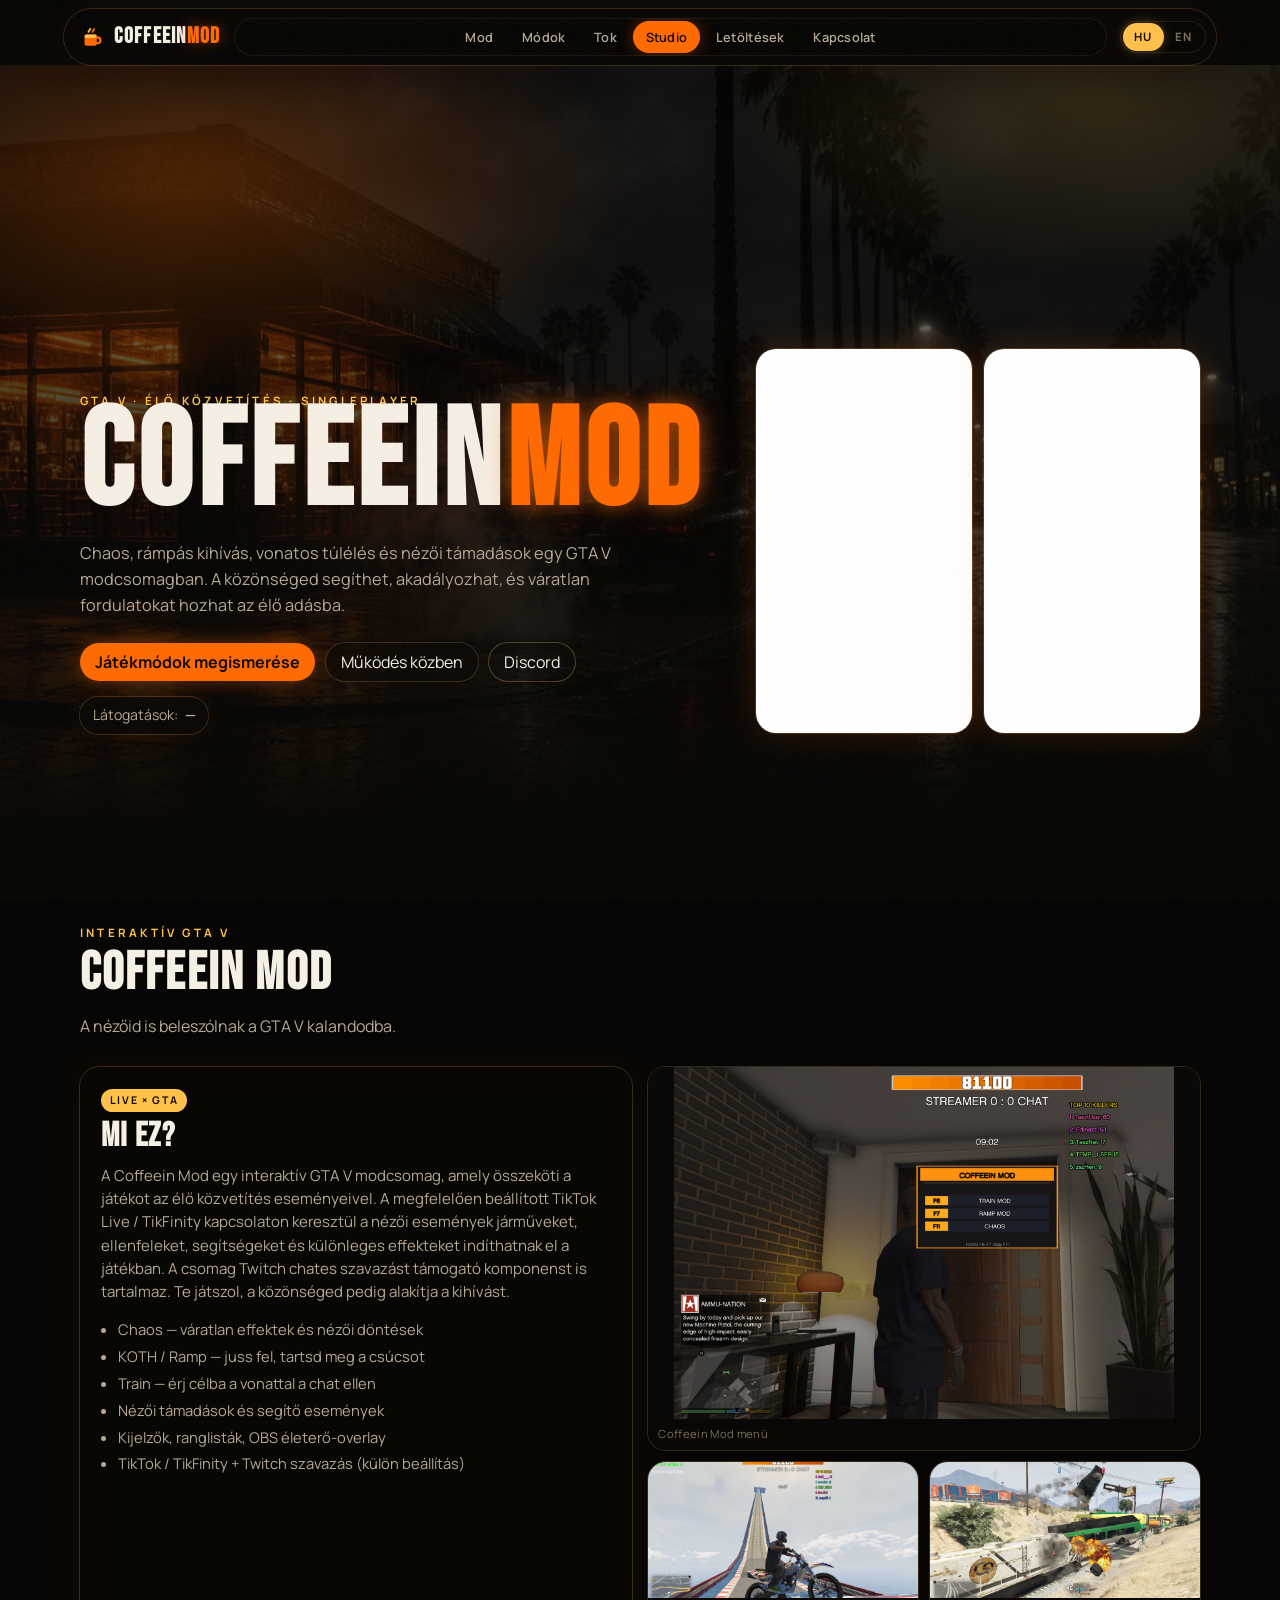
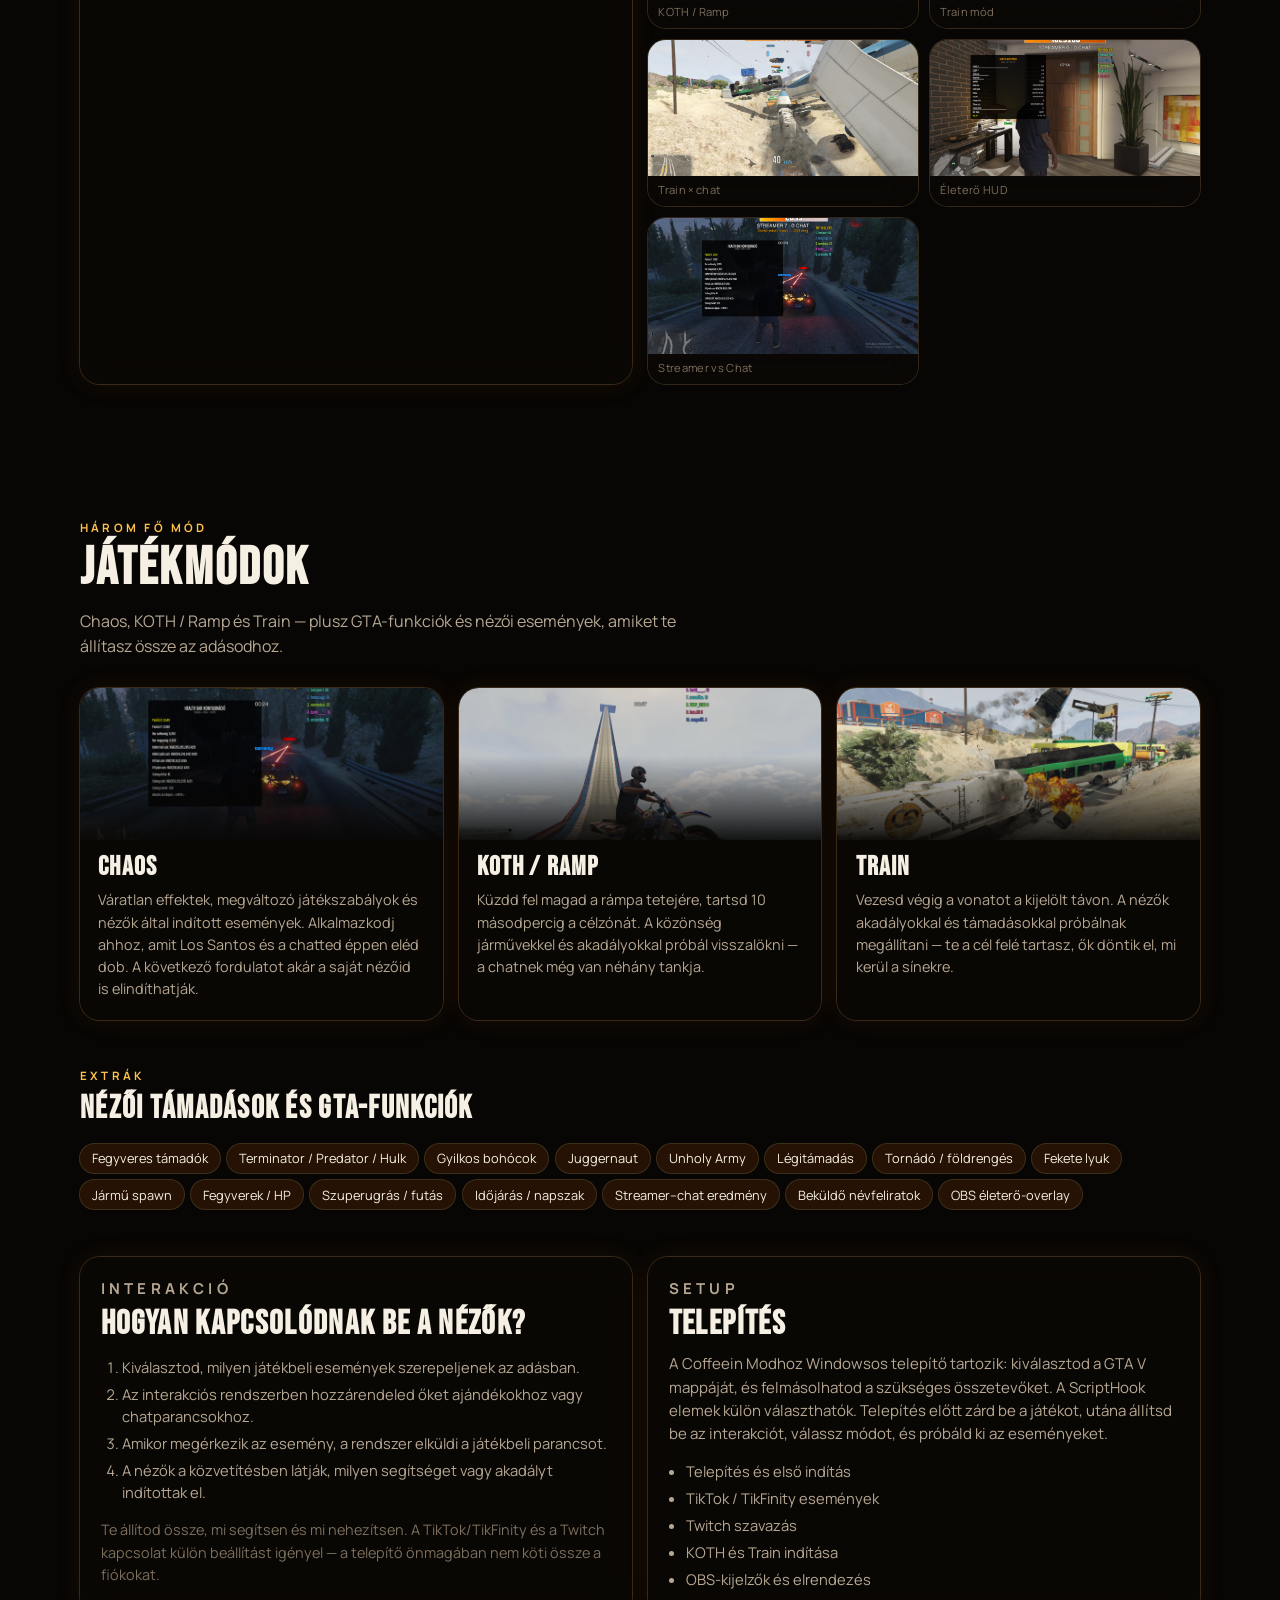
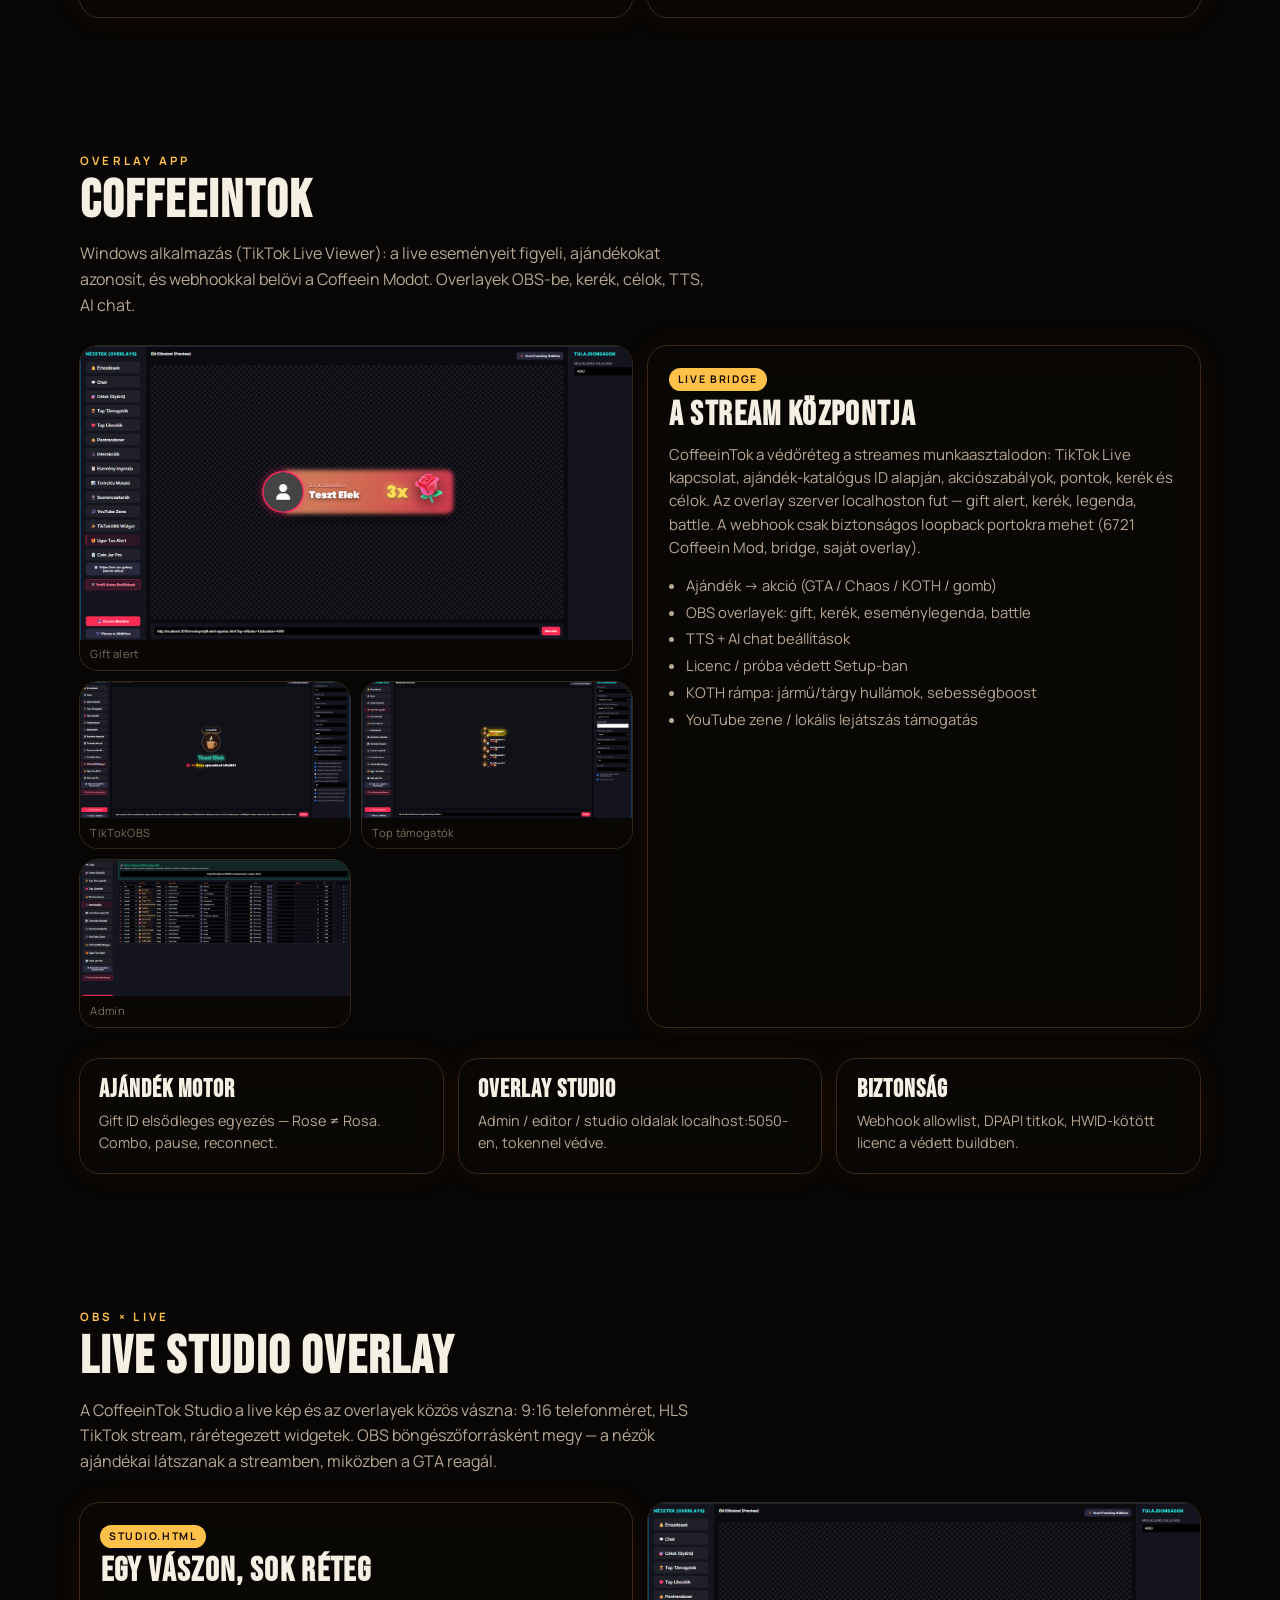
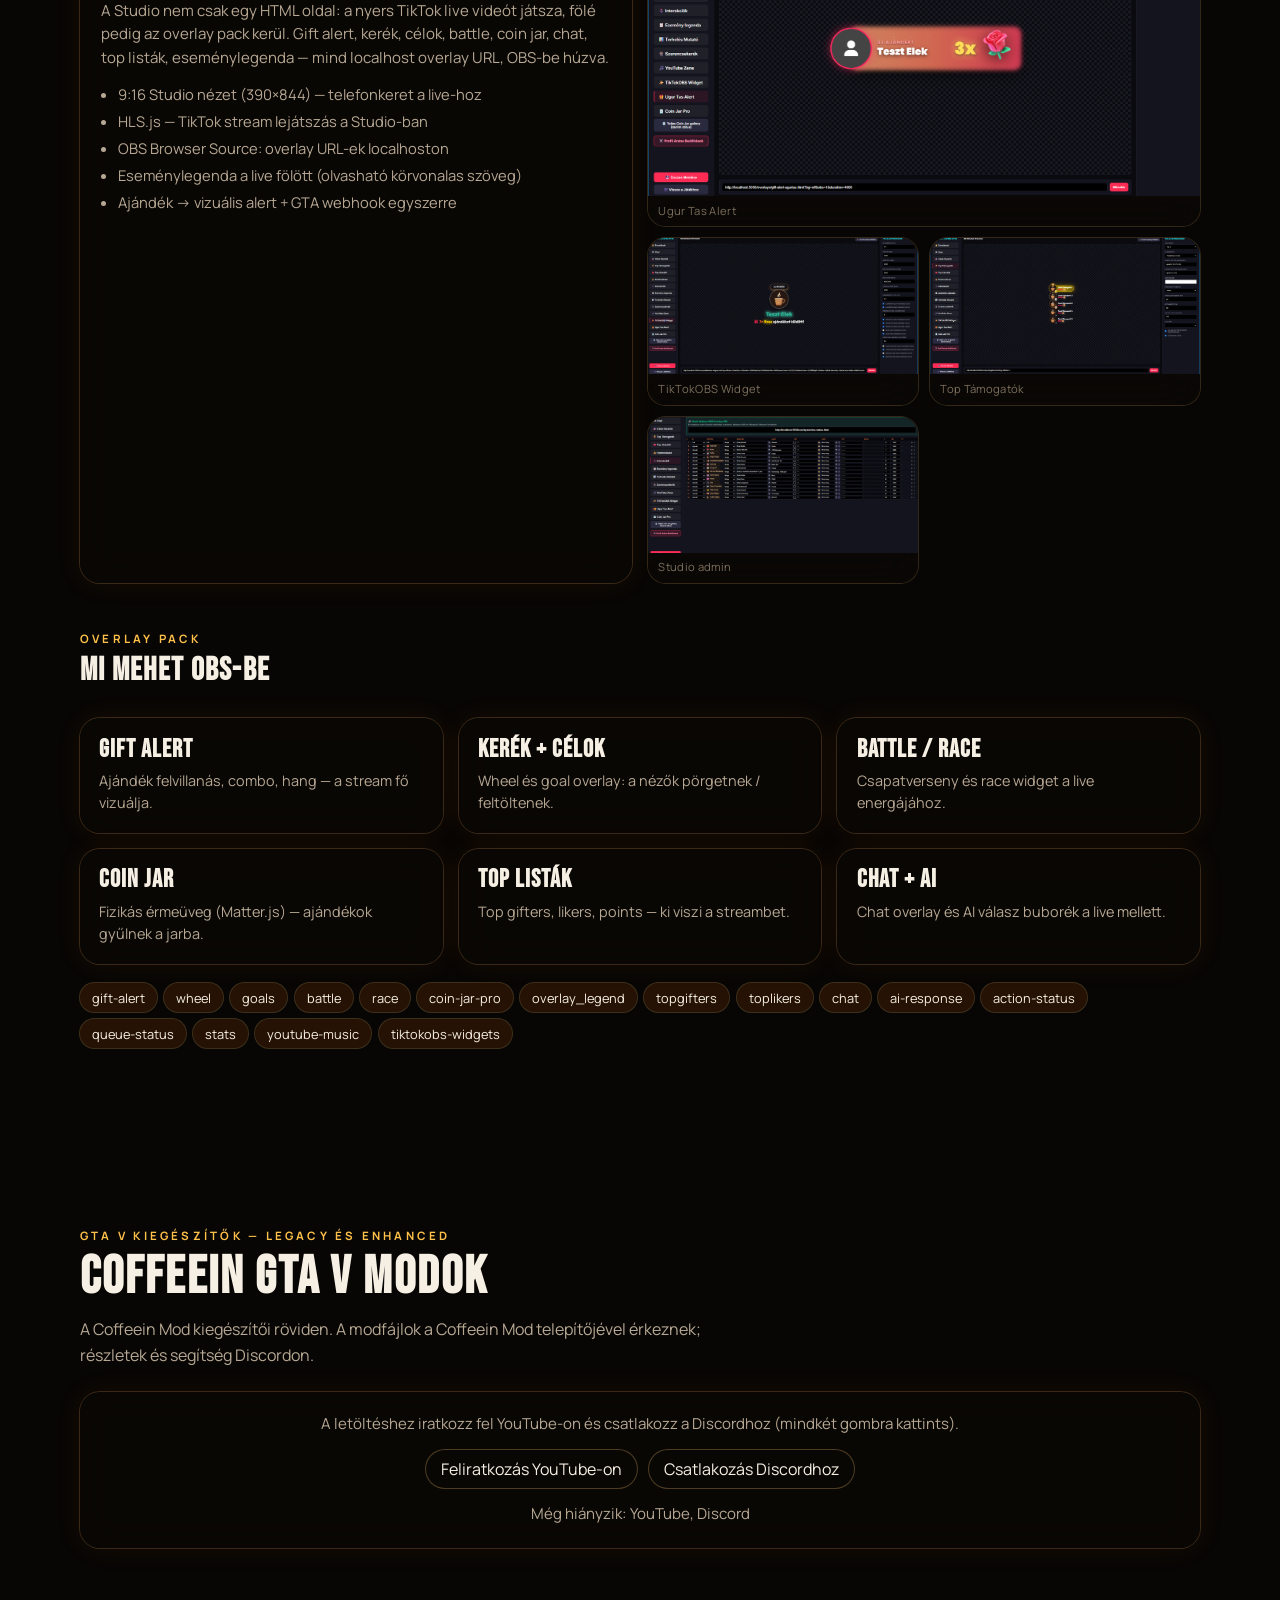
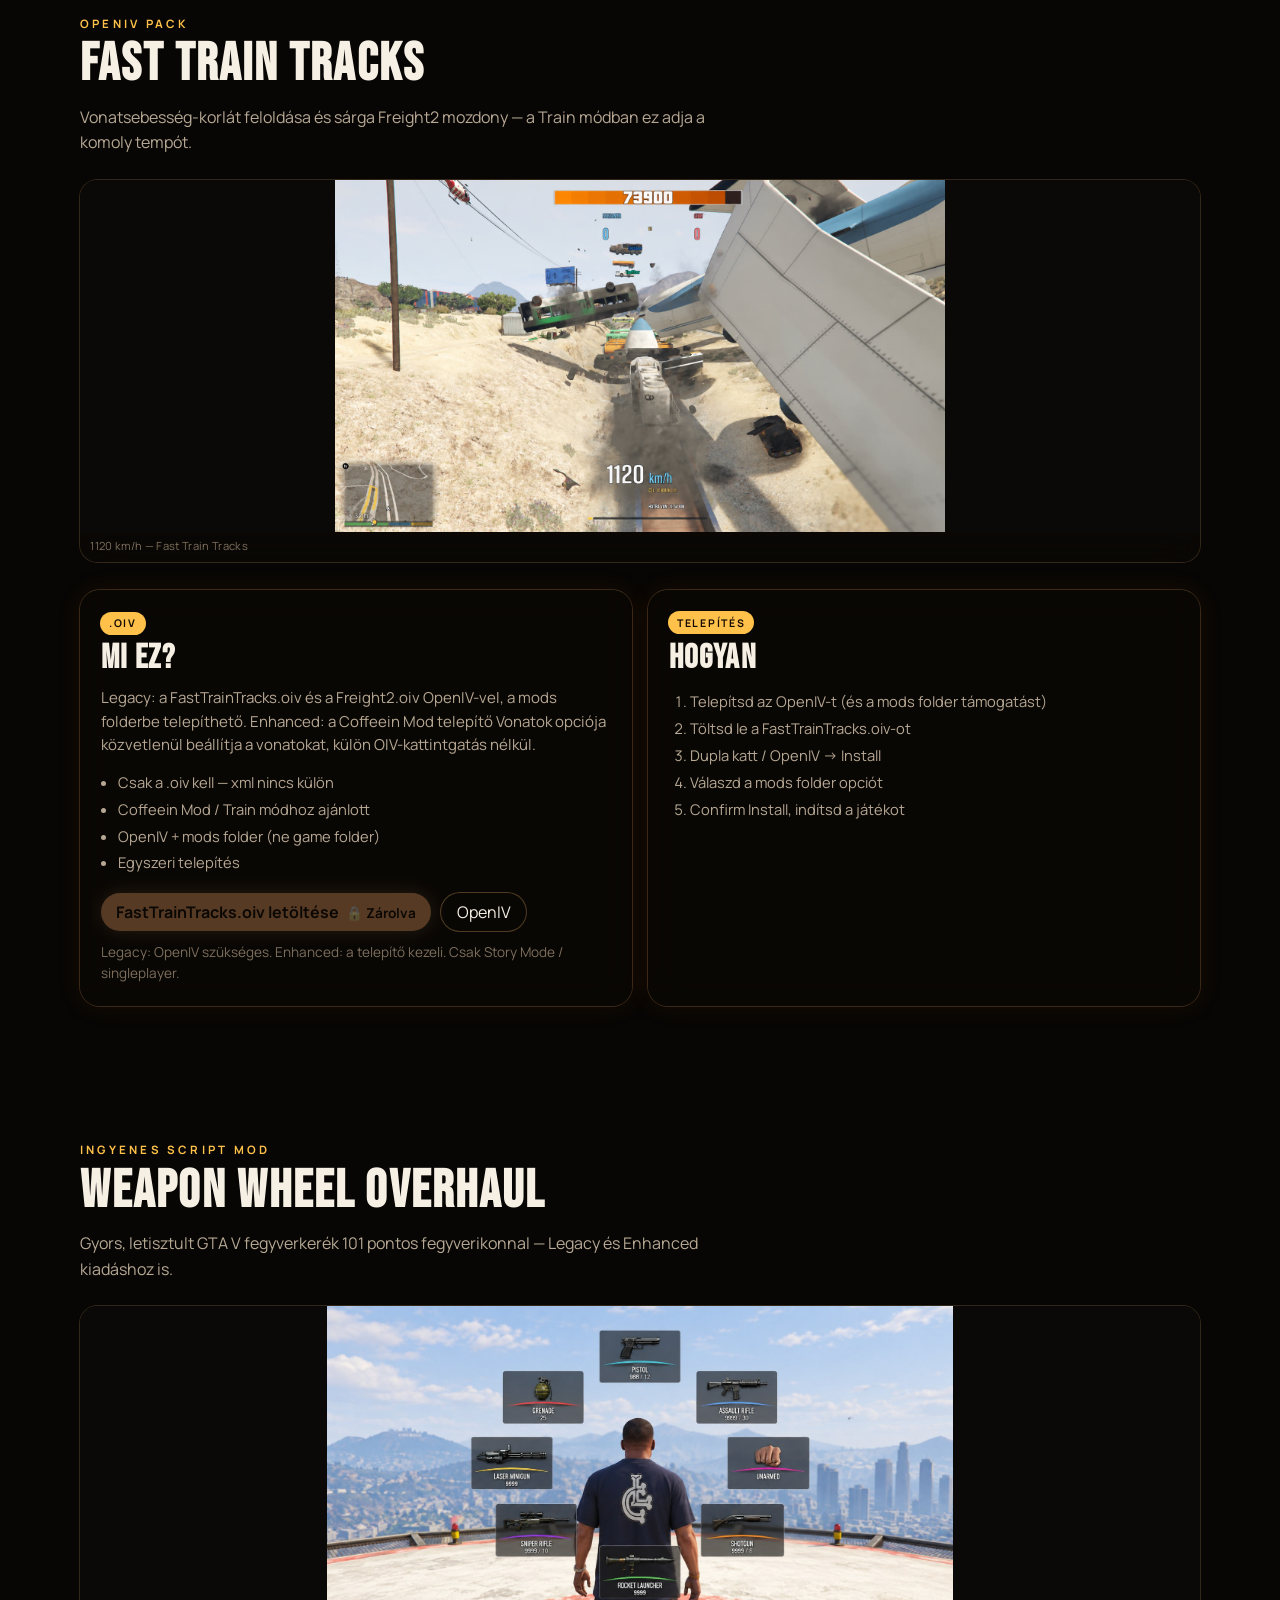
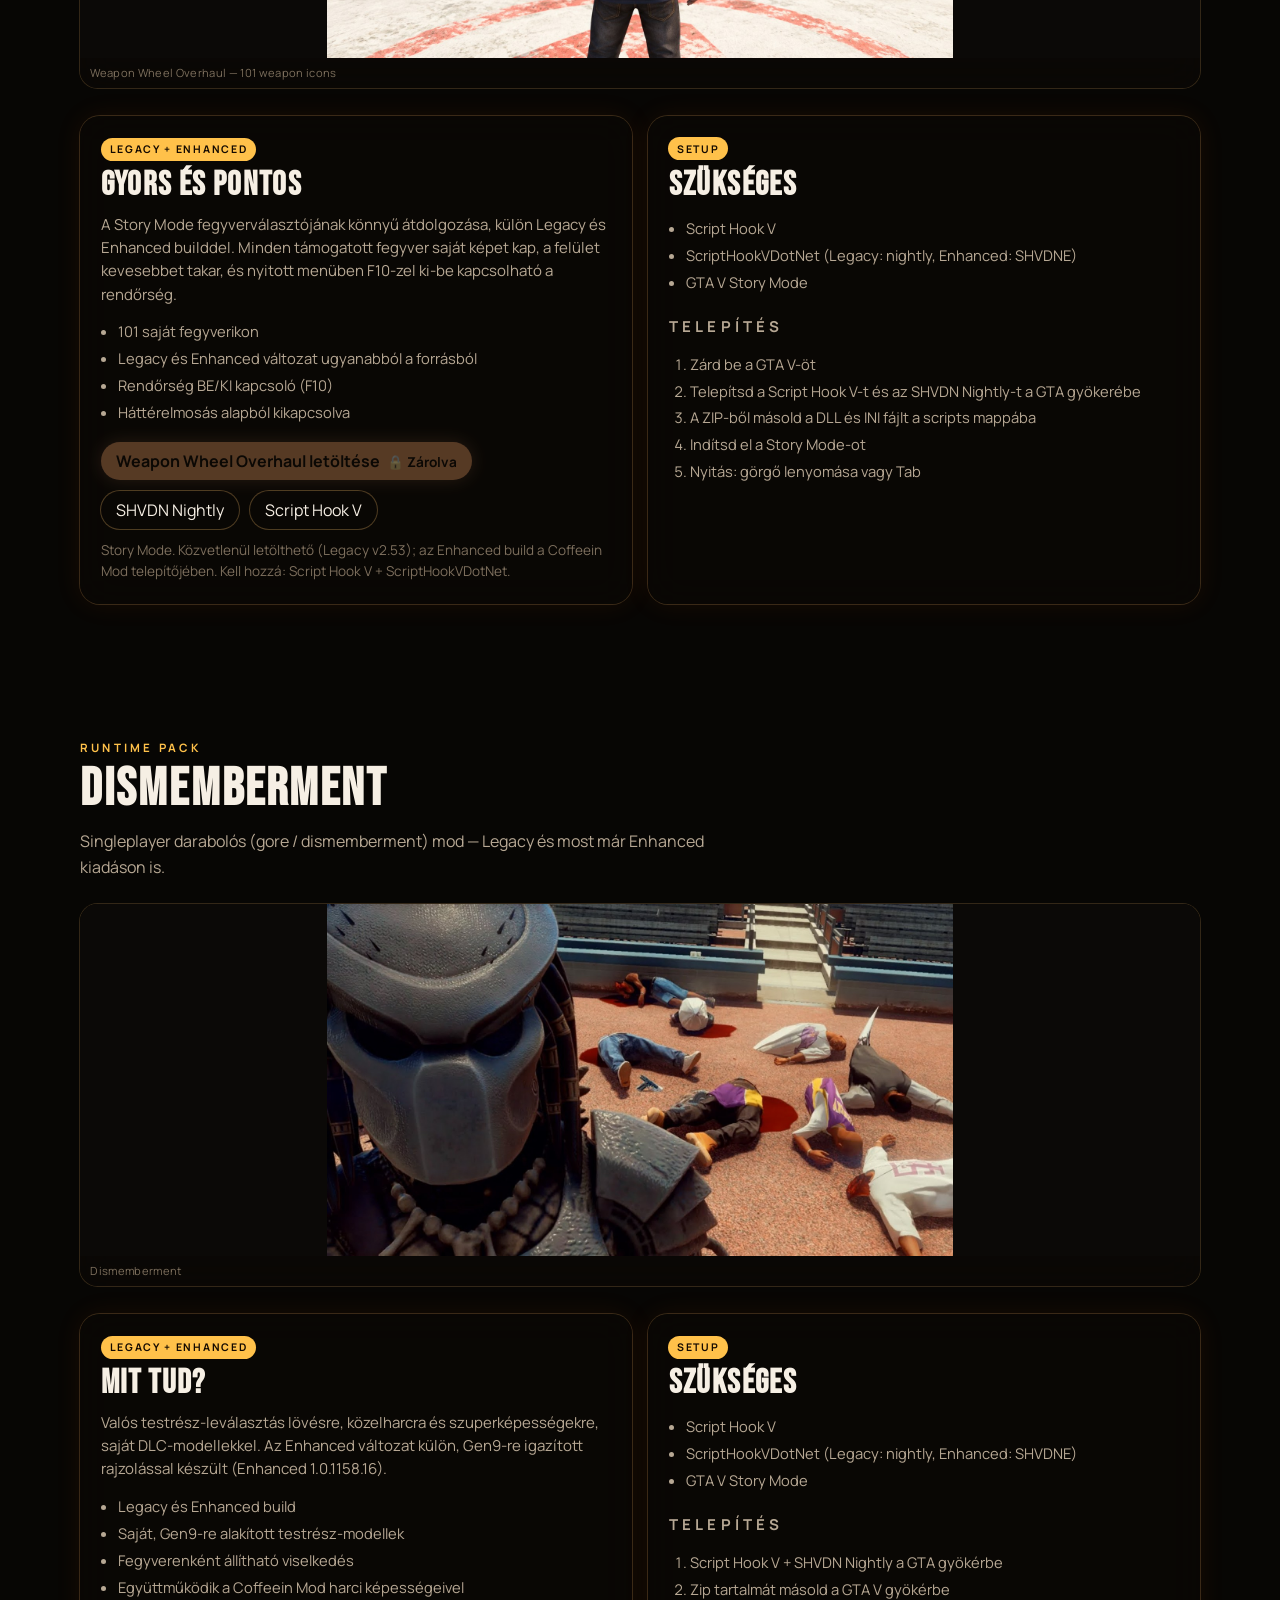
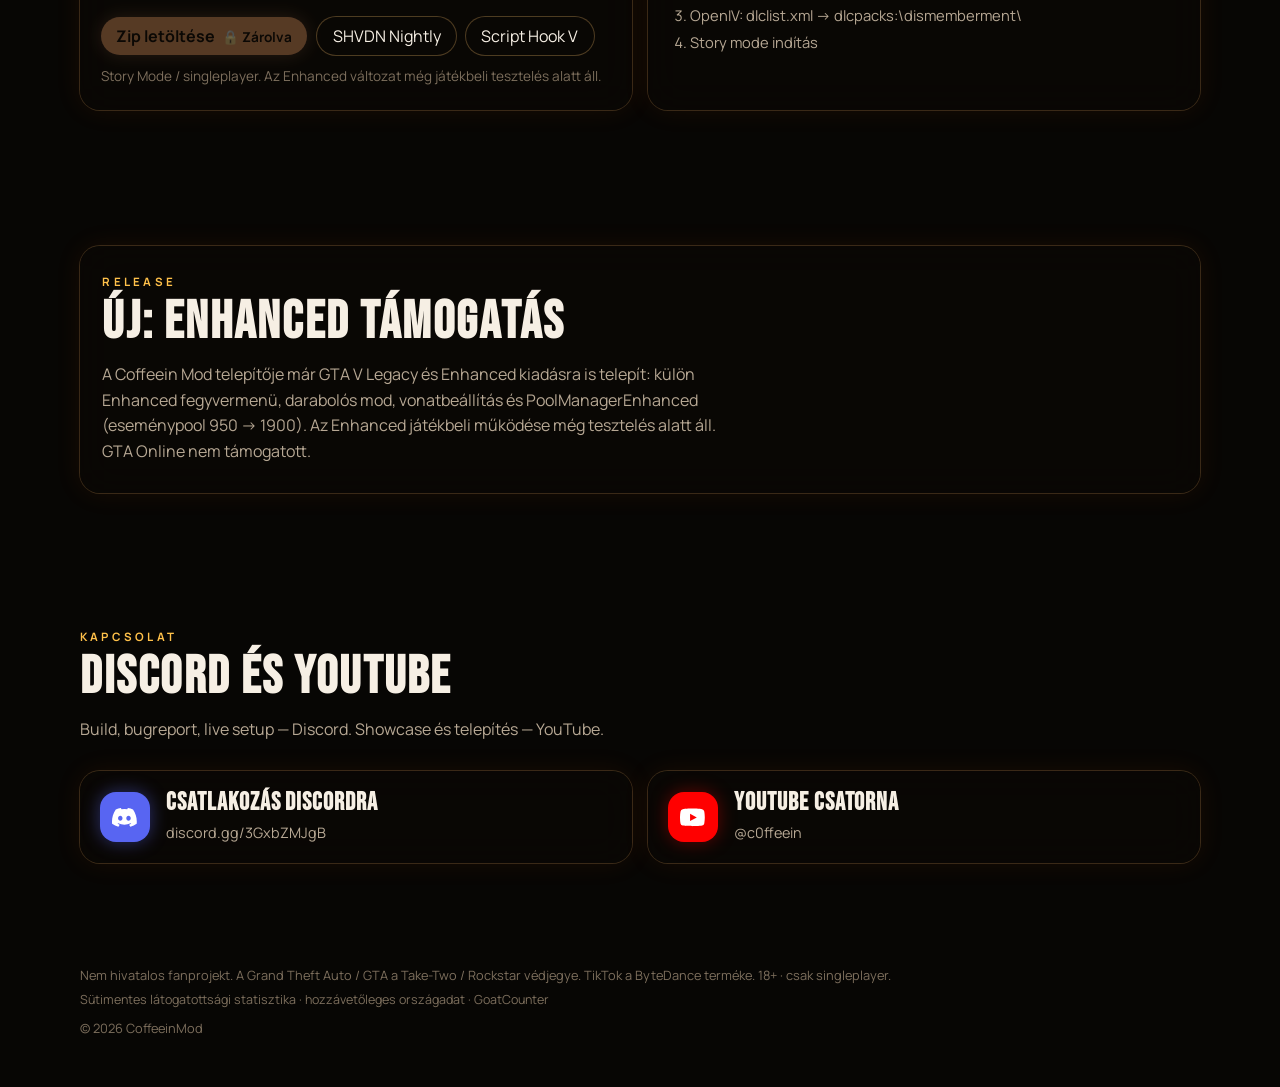
==== index.html @ 82257a55 "Update Discord invite to discord.gg/3GxbZMJgB" ====
<!DOCTYPE html>
<html lang="hu">
<head>
  <meta charset="utf-8" />
  <meta name="viewport" content="width=device-width, initial-scale=1" />
  <title>Coffeein Mod — Chaos, KOTH, Train · GTA V</title>
  <meta name="description" content="Coffeein Mod GTA V-hez: Chaos, KOTH és Train mód, nézői támadások, TikTok-interakciók és testreszabható események élő közvetítésekhez." />
  <meta name="theme-color" content="#070604" />
  <link rel="icon" href="favicon.svg" type="image/svg+xml" />
  <meta property="og:title" content="Coffeein Mod — Chaos, KOTH, Train" />
  <meta property="og:description" content="A nézőid is beleszólnak a GTA V kalandodba. Chaos, rámpás kihívás, vonatos túlélés." />
  <meta property="og:type" content="website" />
  <meta property="og:url" content="https://coffeeinmod.github.io/" />
  <meta property="og:image" content="https://coffeeinmod.github.io/images/og-cover.jpg" />
  <meta property="og:image:width" content="1200" />
  <meta property="og:image:height" content="630" />
  <meta property="og:locale" content="hu_HU" />
  <meta name="twitter:card" content="summary_large_image" />
  <meta name="twitter:title" content="Coffeein Mod — Chaos, KOTH, Train" />
  <meta name="twitter:description" content="A nézőid is beleszólnak a GTA V kalandodba." />
  <meta name="twitter:image" content="https://coffeeinmod.github.io/images/og-cover.jpg" />
  <link rel="preconnect" href="https://fonts.googleapis.com" />
  <link rel="preconnect" href="https://fonts.gstatic.com" crossorigin />
  <link href="https://fonts.googleapis.com/css2?family=Bebas+Neue&family=Manrope:wght@400;500;600;700&display=swap" rel="stylesheet" />
  <link rel="stylesheet" href="style.css?v=fix25" />
</head>
<body>
  <div class="grain"></div>
  <header class="nav glass">
    <a class="brand" href="#top">
      <svg viewBox="0 0 32 32" aria-hidden="true"><rect width="32" height="32" rx="7" fill="#070604"/><path d="M12 10.2c0-1.8 2-1.8 2-3.6" fill="none" stroke="#FFC14A" stroke-width="2" stroke-linecap="round"/><path d="M16.4 10.2c0-1.8 2-1.8 2-3.6" fill="none" stroke="#FF6A00" stroke-width="2" stroke-linecap="round"/><rect x="7.5" y="13" width="14" height="13" rx="2.4" fill="#FF6A00"/><rect x="7.5" y="13" width="14" height="4.2" rx="2" fill="#FFC14A"/><path d="M21.5 16.4c2.7 0 4.2 1.3 4.2 3.4s-1.5 3.4-4.2 3.4" fill="none" stroke="#FF6A00" stroke-width="2.6" stroke-linecap="round"/></svg>
      <span class="brand-text">Coffeein<span class="brand-accent">Mod</span></span>
    </a>
    <nav class="links" aria-label="Oldal menü">
      <a href="#mod" data-i="nav.mod"></a>
      <a href="#effects" data-i="nav.modes"></a>
      <a href="#tok" data-i="nav.tok"></a>
      <a href="#studio" data-i="nav.studio"></a>
      <a href="#downloads" data-i="nav.downloads"></a>
      <a href="#community" data-i="nav.community"></a>
    </nav>
    <div class="lang" role="group" aria-label="Language">
      <button type="button" id="hu" class="on">HU</button>
      <button type="button" id="en">EN</button>
    </div>
  </header>
  <div class="mob-nav wrap" aria-label="Menü">
    <a href="#mod" data-i="nav.mod"></a>
    <a href="#effects" data-i="nav.modes"></a>
    <a href="#tok" data-i="nav.tok"></a>
    <a href="#studio" data-i="nav.studio"></a>
    <a href="#downloads" data-i="nav.downloads"></a>
    <a href="#community" data-i="nav.community"></a>
  </div>


  <main id="top">
    <section class="hero">
      <div class="hero-bg" id="hero-bg" style="background-image:linear-gradient(180deg,rgb(7 6 4/.45),#070604 92%),url('images/hero.jpg');"></div>
      <div class="hero-glow" aria-hidden="true"></div>
      <div class="wrap hero-grid">
        <div class="hero-copy">
          <p class="kicker" data-i="hero.kicker"></p>
          <h1 class="display">COFFEEIN<span class="neon">MOD</span></h1>
          <p class="lead" data-i="hero.lead"></p>
          <div class="row">
            <a class="btn btn-primary" href="#mod" data-i="hero.cta"></a>
            <a class="btn btn-glass" href="https://www.youtube.com/shorts/r468g9Y6TCg" target="_blank" rel="noreferrer" data-i="hero.watch"></a>
            <a class="btn btn-outline" href="https://discord.gg/3GxbZMJgB" target="_blank" rel="noreferrer" data-i="hero.discord"></a>
          </div>
          <p class="visitor-stat glass">
            <span data-i="footer.visitors"></span>
            <strong id="visitor-count" aria-live="polite">—</strong>
          </p>
        </div>
        <div class="hero-videos">
          <div class="hero-video glass">
            <iframe
              src="https://www.youtube.com/embed/r468g9Y6TCg"
              title="Coffeein Mod Shorts 1"
              allow="accelerometer; autoplay; clipboard-write; encrypted-media; gyroscope; picture-in-picture; web-share"
              allowfullscreen
              loading="lazy"
              referrerpolicy="strict-origin-when-cross-origin"></iframe>
          </div>
          <div class="hero-video glass">
            <iframe
              src="https://www.youtube.com/embed/VuGLKpTZHJ0"
              title="Coffeein Mod Shorts 2"
              allow="accelerometer; autoplay; clipboard-write; encrypted-media; gyroscope; picture-in-picture; web-share"
              allowfullscreen
              loading="lazy"
              referrerpolicy="strict-origin-when-cross-origin"></iframe>
          </div>
        </div>
      </div>
    </section>

    <section id="mod">
      <div class="wrap">
        <p class="kicker" data-i="mod.kicker"></p>
        <h2 class="display" data-i="mod.title"></h2>
        <p class="muted" data-i="mod.lead"></p>
        <div class="grid-2 feature-split">
          <article class="glass pad">
            <span class="tag" data-i="mod.tag"></span>
            <h3 class="display" data-i="mod.name"></h3>
            <p data-i="mod.body"></p>
            <ul class="bullets" id="mod-bullets"></ul>
          </article>
          <div class="gallery" id="mod-gallery"></div>
        </div>
      </div>
    </section>

    <section id="effects">
      <div class="wrap">
        <p class="kicker" data-i="effects.kicker"></p>
        <h2 class="display" data-i="effects.title"></h2>
        <p class="muted" data-i="effects.lead"></p>
        <div class="grid-3" id="effect-cats"></div>
        <p class="kicker" style="margin-top:3rem" data-i="effects.examples.kicker"></p>
        <h3 class="display section-sub" data-i="effects.examples.title"></h3>
        <div class="chips" id="effect-chips"></div>
        <div class="grid-2" style="margin-top:3rem">
          <article class="glass pad">
            <p class="kicker" data-i="how.kicker"></p>
            <h3 class="display" data-i="how.title"></h3>
            <ol class="bullets" id="how-steps" style="list-style:decimal;padding-left:1.3rem"></ol>
            <p class="hint" style="margin-top:1rem;color:var(--subtle);font-size:0.9rem" data-i="how.note"></p>
          </article>
          <article class="glass pad">
            <p class="kicker" data-i="install.kicker"></p>
            <h3 class="display" data-i="install.title"></h3>
            <p data-i="install.body"></p>
            <ul class="bullets" id="install-guides"></ul>
          </article>
        </div>
      </div>
    </section>

    <section id="tok">
      <div class="wrap">
        <p class="kicker" data-i="tok.kicker"></p>
        <h2 class="display" data-i="tok.title"></h2>
        <p class="muted" data-i="tok.lead"></p>
        <div class="grid-2 feature-split">
          <div class="gallery" id="tok-gallery"></div>
          <article class="glass pad">
            <span class="tag" data-i="tok.tag"></span>
            <h3 class="display" data-i="tok.name"></h3>
            <p data-i="tok.body"></p>
            <ul class="bullets" id="tok-bullets"></ul>
          </article>
        </div>
        <div class="grid-3" id="tok-features" style="margin-top:2rem"></div>
      </div>
    </section>

    
    <section id="studio">
      <div class="wrap">
        <p class="kicker" data-i="studio.kicker"></p>
        <h2 class="display" data-i="studio.title"></h2>
        <p class="muted" data-i="studio.lead"></p>
        <div class="grid-2 feature-split">
          <article class="glass pad">
            <span class="tag" data-i="studio.tag"></span>
            <h3 class="display" data-i="studio.name"></h3>
            <p data-i="studio.body"></p>
            <ul class="bullets" id="studio-bullets"></ul>
          </article>
          <div class="gallery" id="studio-gallery"></div>
        </div>
        <p class="kicker" style="margin-top:3rem" data-i="studio.overlays.kicker"></p>
        <h3 class="display section-sub" data-i="studio.overlays.title"></h3>
        <div class="grid-3" id="studio-overlays"></div>
        <div class="chips" id="studio-chips" style="margin-top:1.2rem"></div>
      </div>
    </section>

    

    <div id="downloads" class="wrap" style="padding-top:7rem">
      <p class="kicker" data-i="downloads.kicker"></p>
      <h2 class="display" data-i="downloads.title"></h2>
      <p class="muted" data-i="downloads.lead"></p>
    </div>

    <div id="dl-gate" class="wrap"><div class="glass pad dl-gate">
      <p class="dl-gate-text" data-gate="text"></p>
      <div class="row">
        <a class="btn btn-outline" id="gate-yt" href="https://www.youtube.com/@c0ffeein?sub_confirmation=1" target="_blank" rel="noreferrer"><span data-gate="yt"></span></a>
        <a class="btn btn-outline" id="gate-dc" href="https://discord.gg/3GxbZMJgB" target="_blank" rel="noreferrer"><span data-gate="dc"></span></a>
      </div>
      <p class="dl-gate-status" data-gate="status"></p>
    </div></div>

    <section id="traintracks">
      <div class="wrap">
        <p class="kicker" data-i="train.kicker"></p>
        <h2 class="display" data-i="train.title"></h2>
        <p class="muted" data-i="train.lead"></p>
        <div class="gallery" id="train-gallery" style="margin:1.5rem 0 1.75rem"></div>
        <div class="grid-2 feature-split">
          <article class="glass pad">
            <span class="tag" data-i="train.tag"></span>
            <h3 class="display" data-i="train.name"></h3>
            <p data-i="train.body"></p>
            <ul class="bullets" id="train-bullets"></ul>
            <div class="row" style="margin-top:1.2rem">
              <a class="btn btn-primary gated-dl" href="downloads/FastTrainTracks.oiv" download data-i="train.download"></a>
              <a class="btn btn-outline" href="https://openiv.com/" target="_blank" rel="noreferrer">OpenIV</a>
            </div>
            <p class="hint" style="margin-top:0.7rem;color:var(--subtle);font-size:0.85rem" data-i="train.hint"></p>
          </article>
          <article class="glass pad">
            <span class="tag" data-i="train.steps.tag"></span>
            <h3 class="display" data-i="train.steps.title"></h3>
            <ol class="bullets" id="train-steps" style="list-style:decimal;padding-left:1.3rem"></ol>
          </article>
        </div>
      </div>
    </section>

    <section id="weaponwheel">
      <div class="wrap">
        <p class="kicker" data-i="wheelmod.kicker"></p>
        <h2 class="display" data-i="wheelmod.title"></h2>
        <p class="muted" data-i="wheelmod.lead"></p>
        <div class="gallery" id="wheelmod-gallery" style="margin:1.5rem 0 1.75rem"></div>
        <div class="grid-2 feature-split">
          <article class="glass pad">
            <span class="tag" data-i="wheelmod.tag"></span>
            <h3 class="display" data-i="wheelmod.name"></h3>
            <p data-i="wheelmod.body"></p>
            <ul class="bullets" id="wheelmod-bullets"></ul>
            <div class="row" style="margin-top:1.2rem">
              <a class="btn btn-primary gated-dl" href="downloads/WeaponWheelOverhaul-v2.53.zip" download data-i="wheelmod.download"></a>
              <a class="btn btn-outline" href="https://github.com/scripthookvdotnet/scripthookvdotnet-nightly/releases" target="_blank" rel="noreferrer">SHVDN Nightly</a>
              <a class="btn btn-outline" href="https://www.dev-c.com/gtav/scripthookv/" target="_blank" rel="noreferrer">Script Hook V</a>
            </div>
            <p class="hint" style="margin-top:0.7rem;color:var(--subtle);font-size:0.85rem" data-i="wheelmod.hint"></p>
          </article>
          <article class="glass pad">
            <span class="tag" data-i="wheelmod.req.tag"></span>
            <h3 class="display" data-i="wheelmod.req.title"></h3>
            <ul class="bullets" id="wheelmod-reqs"></ul>
            <p class="kicker" style="margin-top:1.4rem" data-i="wheelmod.steps.kicker"></p>
            <ol class="bullets" id="wheelmod-steps" style="list-style:decimal;padding-left:1.3rem"></ol>
          </article>
        </div>
      </div>
    </section>

    <section id="dismember">
      <div class="wrap">
        <p class="kicker" data-i="dis.kicker"></p>
        <h2 class="display" data-i="dis.title"></h2>
        <p class="muted" data-i="dis.lead"></p>
        <div class="gallery" id="dis-gallery" style="margin:1.5rem 0 1.75rem"></div>
        <div class="grid-2 feature-split">
          <article class="glass pad">
            <span class="tag" data-i="dis.tag"></span>
            <h3 class="display" data-i="dis.name"></h3>
            <p data-i="dis.body"></p>
            <ul class="bullets" id="dis-bullets"></ul>
            <div class="row" style="margin-top:1.2rem">
              <a class="btn btn-primary gated-dl" id="dis-dl" href="downloads/CoffeeinMod-Dismemberment.zip" download data-i="dis.download"></a>
              <a class="btn btn-outline" href="https://github.com/scripthookvdotnet/scripthookvdotnet-nightly/releases" target="_blank" rel="noreferrer">SHVDN Nightly</a>
              <a class="btn btn-outline" href="http://www.dev-c.com/gtav/scripthookv/" target="_blank" rel="noreferrer">Script Hook V</a>
            </div>
            <p class="hint" style="margin-top:0.7rem;color:var(--subtle);font-size:0.85rem" data-i="dis.hint"></p>
          </article>
          <article class="glass pad">
            <span class="tag" data-i="dis.req.tag"></span>
            <h3 class="display" data-i="dis.req.title"></h3>
            <ul class="bullets" id="dis-reqs"></ul>
            <p class="kicker" style="margin-top:1.4rem" data-i="dis.steps.kicker"></p>
            <ol class="bullets" id="dis-steps" style="list-style:decimal;padding-left:1.3rem"></ol>
          </article>
        </div>
      </div>
    </section>

    <section id="soon">
      <div class="wrap">
        <div class="glass cta-block">
          <p class="kicker" data-i="soon.kicker"></p>
          <h2 class="display" data-i="soon.title"></h2>
          <p class="muted" data-i="soon.body"></p>
        </div>
      </div>
    </section>

    <section id="community">
      <div class="wrap">
        <p class="kicker" data-i="community.kicker"></p>
        <h2 class="display" data-i="community.title"></h2>
        <p class="muted" data-i="community.body"></p>
        <div class="grid-2 community-links">
          <a class="glass feat community-card" href="https://discord.gg/3GxbZMJgB" target="_blank" rel="noreferrer">
            <span class="community-icon discord" aria-hidden="true">
              <svg viewBox="0 0 24 24" role="img"><path fill="currentColor" d="M20.317 4.37a19.8 19.8 0 0 0-4.885-1.515.07.07 0 0 0-.079.037c-.21.375-.444.864-.608 1.25a18.3 18.3 0 0 0-5.487 0 12.6 12.6 0 0 0-.617-1.25.08.08 0 0 0-.079-.037A19.7 19.7 0 0 0 3.677 4.37a.09.09 0 0 0-.032.027C.533 9.046-.32 13.58.099 18.057a.08.08 0 0 0 .031.057 19.9 19.9 0 0 0 5.993 3.03.08.08 0 0 0 .084-.028 14 14 0 0 0 1.226-1.994.08.08 0 0 0-.041-.106 13.1 13.1 0 0 1-1.872-.892.08.08 0 0 1-.008-.128c.126-.094.252-.192.373-.291a.08.08 0 0 1 .078-.01c3.928 1.793 8.18 1.793 12.062 0a.08.08 0 0 1 .079.01c.12.099.247.198.373.292a.08.08 0 0 1-.006.127 12.3 12.3 0 0 1-1.873.891.08.08 0 0 0-.041.107c.36.698.772 1.363 1.225 1.993a.08.08 0 0 0 .084.028 19.8 19.8 0 0 0 6.002-3.03.08.08 0 0 0 .032-.054c.5-5.177-.838-9.674-3.549-13.66a.06.06 0 0 0-.031-.028M8.02 15.331c-1.183 0-2.157-1.085-2.157-2.419 0-1.333.956-2.419 2.157-2.419 1.21 0 2.176 1.096 2.157 2.42 0 1.333-.956 2.418-2.157 2.418m7.975 0c-1.183 0-2.157-1.085-2.157-2.419 0-1.333.955-2.419 2.157-2.419 1.21 0 2.176 1.096 2.157 2.42 0 1.333-.946 2.418-2.157 2.418"/></svg>
            </span>
            <div class="community-copy">
              <h3 class="display" data-i="community.discord"></h3>
              <p>discord.gg/3GxbZMJgB</p>
            </div>
          </a>
          <a class="glass feat community-card" href="https://www.youtube.com/@c0ffeein" target="_blank" rel="noreferrer">
            <span class="community-icon youtube" aria-hidden="true">
              <svg viewBox="0 0 24 24" role="img"><path fill="currentColor" d="M23.5 6.2a3.02 3.02 0 0 0-2.12-2.14C19.5 3.5 12 3.5 12 3.5s-7.5 0-9.38.56A3.02 3.02 0 0 0 .5 6.2 31.6 31.6 0 0 0 0 12a31.6 31.6 0 0 0 .5 5.8 3.02 3.02 0 0 0 2.12 2.14C4.5 20.5 12 20.5 12 20.5s7.5 0 9.38-.56a3.02 3.02 0 0 0 2.12-2.14A31.6 31.6 0 0 0 24 12a31.6 31.6 0 0 0-.5-5.8M9.75 15.5v-7l6.5 3.5z"/></svg>
            </span>
            <div class="community-copy">
              <h3 class="display" data-i="community.youtube"></h3>
              <p>@c0ffeein</p>
            </div>
          </a>
        </div>
      </div>
    </section>
  </main>

  <footer>
    <div class="wrap">
      <p data-i="footer.unofficial"></p>
      <p class="analytics-note" data-i="footer.analytics"></p>
      <p style="margin-top:0.6rem">© <span id="y"></span> CoffeeinMod</p>
    </div>
  </footer>

  <script>
    window.goatcounter = {
      path: function () { return window.location.pathname; }
    };
  </script>
  <script data-goatcounter="https://coffeein.goatcounter.com/count"
          async src="https://gc.zgo.at/count.js"></script>
  <script src="app.js?v=enh2"></script>
  <script src="gate.js?v=1"></script>
</body>
</html>
---- style.css ----
:root {
  --bg: #070604;
  --fg: #f6efe4;
  --muted: #b7a894;
  --subtle: #7d6f5d;
  --primary: #ff6a00;
  --accent: #ffc14a;
  --glass: rgb(12 9 6 / 0.62);
  --line: rgb(255 196 110 / 0.18);
  --ease: cubic-bezier(0.22, 1, 0.36, 1);
}
*, *::before, *::after { box-sizing: border-box; margin: 0; }
html { color-scheme: dark; scroll-behavior: smooth; }
body {
  font-family: Manrope, ui-sans-serif, system-ui, sans-serif;
  background: var(--bg);
  color: var(--fg);
  min-height: 100dvh;
  -webkit-font-smoothing: antialiased;
  overflow-x: hidden;
}
img { display: block; max-width: 100%; }
.display { font-family: "Bebas Neue", Impact, sans-serif; letter-spacing: 0.04em; }
.kicker {
  font-size: 0.72rem; font-weight: 700; letter-spacing: 0.28em;
  text-transform: uppercase; color: var(--accent);
}
.glass {
  background: var(--glass);
  backdrop-filter: blur(18px);
  -webkit-backdrop-filter: blur(18px);
  box-shadow: 0 0 0 1px var(--line), 0 0 28px rgb(255 106 0 / 0.08);
  border-radius: 1.25rem;
}
.neon {
  color: var(--primary);
  text-shadow: 0 0 18px rgb(255 106 0 / 0.55), 0 0 42px rgb(255 106 0 / 0.22);
}
a { color: inherit; text-decoration: none; }
.wrap { width: min(70rem, calc(100% - 2rem)); margin-inline: auto; }

header.nav {
  position: sticky; top: 0.55rem; z-index: 40;
  display: grid;
  grid-template-columns: auto 1fr auto;
  align-items: center;
  gap: 0.85rem;
  padding: 0.55rem 0.65rem 0.55rem 0.85rem;
  width: min(72rem, calc(100% - 1.1rem));
  margin: 0.55rem auto 0;
  border-radius: 999px;
  background: rgb(10 8 6 / 0.72);
  box-shadow:
    0 0 0 1px rgb(255 196 110 / 0.16),
    0 10px 40px rgb(0 0 0 / 0.35),
    0 0 28px rgb(255 106 0 / 0.08);
}
.brand {
  display: flex; align-items: center; gap: 0.55rem;
  font-weight: 700; flex-shrink: 0; min-width: 0;
}
.brand svg { width: 28px; height: 28px; flex-shrink: 0; }
.brand-text {
  font-family: "Bebas Neue", Impact, sans-serif;
  font-size: 1.35rem; letter-spacing: 0.06em; line-height: 1;
  white-space: nowrap;
}
.brand-accent {
  color: var(--primary);
  text-shadow: 0 0 14px rgb(255 106 0 / 0.45);
}
nav.links {
  display: flex;
  flex-wrap: nowrap;
  justify-content: center;
  gap: 0.2rem;
  padding: 0.2rem;
  border-radius: 999px;
  background: rgb(0 0 0 / 0.28);
  box-shadow: inset 0 0 0 1px rgb(255 196 110 / 0.08);
  overflow-x: auto;
  scrollbar-width: none;
}
nav.links::-webkit-scrollbar { display: none; }
nav.links a {
  flex: 0 0 auto;
  font-size: 0.8rem;
  font-weight: 600;
  letter-spacing: 0.02em;
  color: var(--muted);
  padding: 0.45rem 0.8rem;
  border-radius: 999px;
  transition: color 0.2s var(--ease), background 0.2s var(--ease), box-shadow 0.2s var(--ease);
  white-space: nowrap;
}
nav.links a:hover {
  color: var(--fg);
  background: rgb(255 106 0 / 0.1);
}
nav.links a.is-active {
  color: #140a00;
  background: var(--primary);
  box-shadow: 0 0 16px rgb(255 106 0 / 0.35);
}
.lang {
  display: inline-flex;
  flex-shrink: 0;
  gap: 0;
  padding: 0.18rem;
  border-radius: 999px;
  background: rgb(0 0 0 / 0.28);
  box-shadow: inset 0 0 0 1px rgb(255 196 110 / 0.1);
}
.lang button, .btn {
  font: inherit; cursor: pointer; border: 0; color: var(--fg);
  border-radius: 999px; padding: 0.5rem 0.95rem;
}
.lang button {
  background: transparent;
  color: var(--subtle);
  padding: 0.38rem 0.7rem;
  font-size: 0.72rem;
  font-weight: 700;
  letter-spacing: 0.08em;
}
.lang button.on {
  color: #140a00;
  background: var(--accent);
  box-shadow: 0 0 12px rgb(255 193 74 / 0.28);
}
.btn-primary { background: var(--primary); color: #140a00; font-weight: 700; box-shadow: 0 0 18px rgb(255 106 0 / 0.4); }
.btn-glass { background: var(--glass); box-shadow: 0 0 0 1px var(--line); }
.btn-outline { background: transparent; box-shadow: 0 0 0 1px rgb(255 196 110 / 0.28); }
.mob-nav { display: none; }

.hero {
  position: relative; min-height: min(88dvh, 52rem);
  display: flex; align-items: flex-end; overflow: hidden;
}
.hero-bg {
  position: absolute; inset: 0;
  background:
    linear-gradient(180deg, rgb(7 6 4 / 0.25), var(--bg) 90%),
    radial-gradient(70% 55% at 75% 20%, rgb(255 106 0 / 0.28), transparent 55%),
    #0c0906;
  background-size: cover;
  background-position: center;
}
.hero .wrap { position: relative; z-index: 1; padding: 6rem 0 3.5rem; }
h1 { font-size: clamp(3.6rem, 14vw, 8.5rem); line-height: 0.84; }
.lead { max-width: 34rem; margin-top: 1.1rem; color: var(--muted); font-size: 1.02rem; line-height: 1.6; }
.row { display: flex; flex-wrap: wrap; gap: 0.65rem; margin-top: 1.5rem; }

section { padding: 4.25rem 0; }
h2 { font-size: clamp(2.2rem, 5.5vw, 3.3rem); margin-top: 0.45rem; line-height: 1; }
.muted { color: var(--muted); margin-top: 0.85rem; max-width: 40rem; line-height: 1.6; }
.section-sub { font-size: clamp(1.5rem, 3.5vw, 2rem); margin-top: 0.35rem; }

.grid-2, .grid-3 { display: grid; gap: 1rem; margin-top: 1.75rem; }
@media (min-width: 860px) {
  .grid-2 { grid-template-columns: 1fr 1fr; }
  .grid-3 { grid-template-columns: 1fr 1fr 1fr; }
}

.feature-split { align-items: stretch; }
.feature-split > * { min-width: 0; }

.pad { padding: 1.25rem 1.3rem 1.4rem; }
.pad h3 { margin: 0.5rem 0 0.65rem; font-size: clamp(1.7rem, 3vw, 2.1rem); line-height: 1; }
.pad > p { color: var(--muted); line-height: 1.55; font-size: 0.94rem; }
.tag {
  display: inline-block; font-size: 0.66rem; font-weight: 700;
  letter-spacing: 0.16em; text-transform: uppercase;
  color: #140a00; background: var(--accent);
  padding: 0.28rem 0.55rem; border-radius: 999px;
}
.bullets { margin: 0.9rem 0 0; padding-left: 1.05rem; color: var(--muted); line-height: 1.5; font-size: 0.92rem; }
.bullets li { margin: 0.3rem 0; }

.gallery {
  display: grid;
  grid-template-columns: 1fr 1fr;
  gap: 0.75rem;
  align-content: start;
}
.shot {
  margin: 0; overflow: hidden; border-radius: 1.1rem;
  box-shadow: 0 0 0 1px var(--line);
  background: rgb(12 9 6 / 0.7);
}
.shot img {
  width: 100%;
  height: 8.5rem;
  object-fit: cover;
}
.shot figcaption {
  font-size: 0.7rem; color: var(--subtle);
  padding: 0.4rem 0.65rem 0.55rem; letter-spacing: 0.03em;
}

.feat { padding: 1.15rem 1.2rem; }
.feat h3 { font-size: 1.55rem; line-height: 1.05; }
.feat p { color: var(--muted); font-size: 0.9rem; line-height: 1.55; margin-top: 0.45rem; }

.chips { display: flex; flex-wrap: wrap; gap: 0.45rem; margin-top: 1rem; }
.chip {
  font-size: 0.8rem; color: var(--fg);
  background: rgb(255 106 0 / 0.12);
  box-shadow: 0 0 0 1px rgb(255 196 110 / 0.22);
  border-radius: 999px; padding: 0.35rem 0.75rem;
}

.cta-block { padding: 1.75rem 1.4rem; }
footer { padding: 2.2rem 0 3rem; color: var(--subtle); font-size: 0.8rem; line-height: 1.5; }

.grain {
  pointer-events: none; position: fixed; inset: 0; z-index: 50; opacity: 0.06;
  background-image: url("data:image/svg+xml,%3Csvg xmlns='http://www.w3.org/2000/svg' width='140' height='140'%3E%3Cfilter id='n'%3E%3CfeTurbulence type='fractalNoise' baseFrequency='.85' numOctaves='2' stitchTiles='stitch'/%3E%3C/filter%3E%3Crect width='100%25' height='100%25' filter='url(%23n)' opacity='.55'/%3E%3C/svg%3E");
}

@media (max-width: 859px) {
  header.nav {
    grid-template-columns: 1fr auto;
    border-radius: 1.15rem;
    padding: 0.65rem 0.75rem;
  }
  nav.links { display: none; }
  .mob-nav {
    display: flex;
    flex-wrap: nowrap;
    gap: 0.35rem;
    width: min(72rem, calc(100% - 1.1rem));
    margin: 0.55rem auto 0;
    padding: 0.35rem;
    overflow-x: auto;
    scrollbar-width: none;
    border-radius: 999px;
    background: rgb(10 8 6 / 0.65);
    box-shadow: 0 0 0 1px rgb(255 196 110 / 0.14);
  }
  .mob-nav::-webkit-scrollbar { display: none; }
  .mob-nav a {
    flex: 0 0 auto;
    font-size: 0.74rem;
    font-weight: 600;
    color: var(--muted);
    padding: 0.42rem 0.75rem;
    border-radius: 999px;
    transition: color 0.2s var(--ease), background 0.2s var(--ease);
    white-space: nowrap;
  }
  .mob-nav a:hover { color: var(--fg); background: rgb(255 106 0 / 0.1); }
  .mob-nav a.is-active {
    color: #140a00;
    background: var(--primary);
    box-shadow: 0 0 14px rgb(255 106 0 / 0.3);
  }
  .gallery { grid-template-columns: 1fr 1fr; }
  .shot img { height: 7.5rem; }
}
@media (max-width: 520px) {
  .gallery { grid-template-columns: 1fr; }
  .shot img { height: 11rem; }
  h1 { font-size: clamp(3.2rem, 18vw, 4.8rem); }
}

.gallery .shot.shot-hero { grid-column: 1 / -1; }
.gallery .shot.shot-hero img {
  height: auto;
  max-height: 22rem;
  width: 100%;
  object-fit: contain;
  object-position: top center;
  background: #0b0907;
}
@media (max-width: 520px) {
  .gallery .shot.shot-hero img { max-height: 16rem; }
}


.hero-grid {
  display: grid;
  grid-template-columns: 1.1fr auto;
  gap: 1.75rem 1.5rem;
  align-items: end;
}
.hero-videos {
  display: flex;
  gap: 0.75rem;
  justify-self: end;
  align-items: end;
}
.hero-video {
  overflow: hidden;
  border-radius: 1.25rem;
  aspect-ratio: 9 / 16;
  width: min(13.5rem, 42vw);
  max-height: min(26rem, 68dvh);
  flex: 0 0 auto;
}
.hero-video iframe {
  width: 100%;
  height: 100%;
  border: 0;
  display: block;
}
@media (max-width: 860px) {
  .hero-grid {
    grid-template-columns: 1fr;
    justify-items: center;
  }
  .hero-copy { width: 100%; }
  .hero-videos {
    justify-self: center;
    width: 100%;
    justify-content: center;
    flex-wrap: wrap;
  }
  .hero-video {
    width: min(11.5rem, 44vw);
    max-height: 22rem;
  }
}


.hero-glow {
  pointer-events: none;
  position: absolute;
  inset: -10% -5% auto;
  height: 70%;
  z-index: 0;
  background:
    radial-gradient(45% 55% at 18% 35%, rgb(255 106 0 / 0.28), transparent 70%),
    radial-gradient(40% 50% at 82% 20%, rgb(255 193 74 / 0.16), transparent 65%);
  filter: blur(8px);
  animation: glowPulse 7s var(--ease) infinite alternate;
}
@keyframes glowPulse {
  from { opacity: 0.7; transform: scale(1); }
  to { opacity: 1; transform: scale(1.06); }
}
.hero-bg {
  transform: translate3d(0,0,0) scale(1.08);
  will-change: transform;
  transition: transform 0.15s linear;
}
.hero h1 .neon {
  animation: neonFlicker 4.5s ease-in-out infinite;
}
@keyframes neonFlicker {
  0%, 100% { text-shadow: 0 0 18px rgb(255 106 0 / 0.55), 0 0 42px rgb(255 106 0 / 0.22); }
  48% { text-shadow: 0 0 22px rgb(255 106 0 / 0.7), 0 0 58px rgb(255 106 0 / 0.35); }
  52% { text-shadow: 0 0 10px rgb(255 106 0 / 0.35), 0 0 24px rgb(255 106 0 / 0.12); }
}
.btn-primary:hover {
  box-shadow: 0 0 28px rgb(255 106 0 / 0.65);
  filter: brightness(1.06);
}
.hero-video {
  box-shadow: 0 0 0 1px var(--line), 0 0 32px rgb(255 106 0 / 0.18);
  transition: transform 0.35s var(--ease), box-shadow 0.35s var(--ease);
}
.hero-video:hover {
  transform: translateY(-4px);
  box-shadow: 0 0 0 1px rgb(255 196 110 / 0.35), 0 0 40px rgb(255 106 0 / 0.32);
}

.mode-card {
  position: relative;
  overflow: hidden;
  padding: 0;
  transition: transform 0.35s var(--ease), box-shadow 0.35s var(--ease);
}
.mode-card:hover {
  transform: translateY(-5px);
  box-shadow: 0 0 0 1px rgb(255 196 110 / 0.35), 0 0 36px rgb(255 106 0 / 0.22);
}
.mode-preview {
  position: relative;
  height: 9.5rem;
  overflow: hidden;
  background: #0b0907;
}
.mode-preview img {
  width: 100%;
  height: 100%;
  object-fit: cover;
  transform: scale(1.04);
  transition: transform 0.55s var(--ease), filter 0.55s var(--ease);
  filter: saturate(1.05) brightness(0.92);
}
.mode-card:hover .mode-preview img {
  transform: scale(1.12);
  filter: saturate(1.2) brightness(1.02);
}
.mode-preview::after {
  content: "";
  position: absolute;
  inset: auto 0 0;
  height: 55%;
  background: linear-gradient(180deg, transparent, rgb(7 6 4 / 0.92));
  pointer-events: none;
}
.mode-body { padding: 0.85rem 1.15rem 1.2rem; }
.mode-body h3 { font-size: 1.7rem; line-height: 1.05; }
.mode-body p { color: var(--muted); font-size: 0.9rem; line-height: 1.55; margin-top: 0.45rem; }

.feat, .pad, .shot {
  transition: box-shadow 0.3s var(--ease), transform 0.3s var(--ease);
}
.feat:hover, .pad:hover {
  box-shadow: 0 0 0 1px rgb(255 196 110 / 0.28), 0 0 28px rgb(255 106 0 / 0.12);
}
@media (prefers-reduced-motion: reduce) {
  .hero-glow, .hero h1 .neon, .mode-preview img, .mode-card, .hero-bg, .hero-video { animation: none !important; transition: none !important; }
}


.community-card {
  display: flex;
  align-items: center;
  gap: 1rem;
  padding: 1.2rem 1.25rem;
  transition: transform 0.3s var(--ease), box-shadow 0.3s var(--ease);
}
.community-card:hover {
  transform: translateY(-4px);
  box-shadow: 0 0 0 1px rgb(255 196 110 / 0.3), 0 0 32px rgb(255 106 0 / 0.16);
}
.community-icon {
  flex: 0 0 auto;
  width: 3.1rem;
  height: 3.1rem;
  border-radius: 1rem;
  display: grid;
  place-items: center;
}
.community-icon svg { width: 1.55rem; height: 1.55rem; display: block; }
.community-icon.discord {
  color: #fff;
  background: #5865F2;
  box-shadow: 0 0 18px rgb(88 101 242 / 0.45);
}
.community-icon.youtube {
  color: #fff;
  background: #FF0000;
  box-shadow: 0 0 18px rgb(255 0 0 / 0.35);
}
.community-copy { min-width: 0; }
.community-copy h3 { margin: 0; font-size: 1.55rem; line-height: 1.05; }
.community-copy p {
  margin-top: 0.35rem;
  color: var(--muted);
  font-size: 0.9rem;
  overflow: hidden;
  text-overflow: ellipsis;
}

.visitor-stat {
  display: inline-flex;
  align-items: center;
  gap: 0.45rem;
  margin-top: 1rem;
  padding: 0.55rem 0.8rem;
  color: var(--muted);
  font-size: 0.88rem;
}
.visitor-stat strong {
  color: var(--accent-2);
  font-family: "Manrope", sans-serif;
  font-variant-numeric: tabular-nums;
}
.analytics-note {
  margin-top: 0.35rem;
  color: var(--subtle);
  font-size: 0.78rem;
}

/* Download gate (honor-based) */
.dl-gate { margin-top: 1.5rem; text-align: center; }
.dl-gate .row { justify-content: center; gap: .7rem; flex-wrap: wrap; margin: .9rem 0; }
.dl-gate-status { color: var(--subtle); font-size: .9rem; }
#dl-gate .btn.done { border-color: #3ddc84; color: #3ddc84; }
#dl-gate .btn.done::before { content: "✓ "; }
.gated-dl.locked { opacity: .45; cursor: not-allowed; filter: grayscale(.6); position: relative; }
.gated-dl.locked::after { content: attr(data-lock); margin-left: .5em; font-size: .85em; }
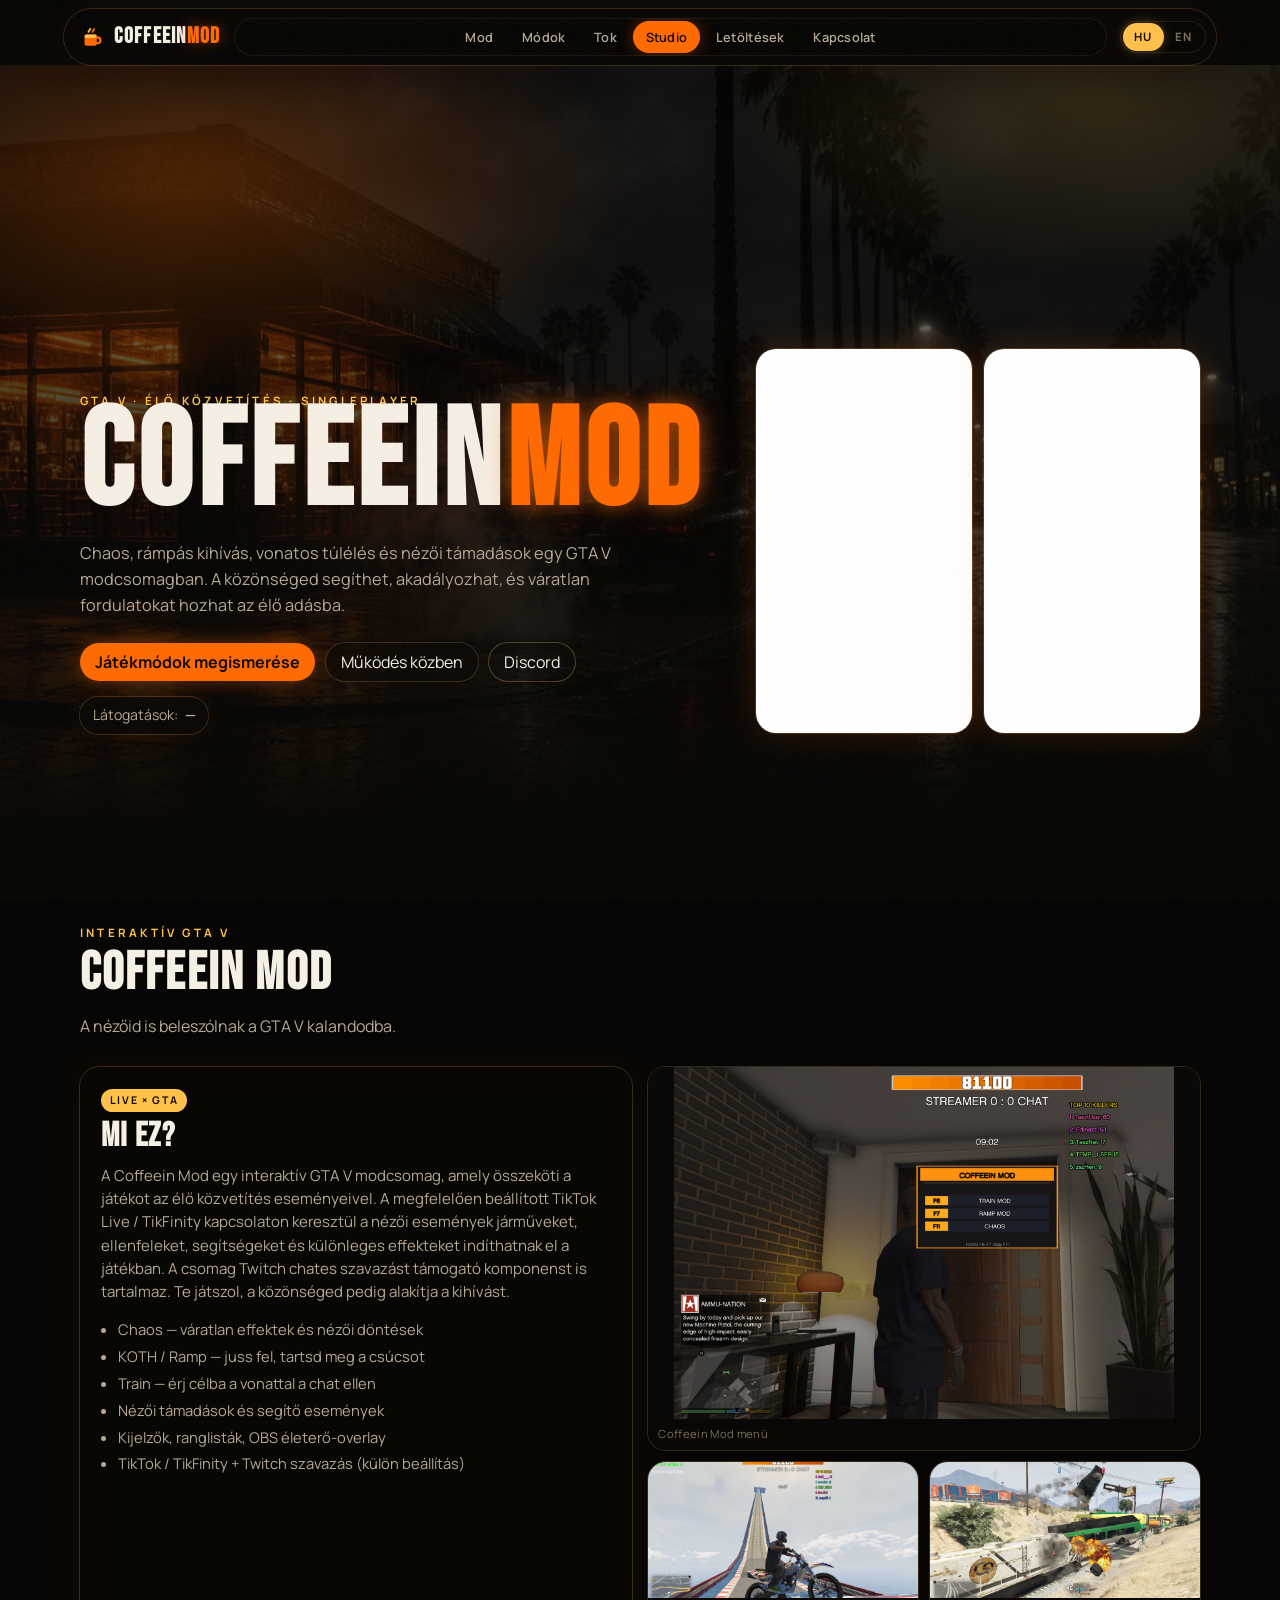
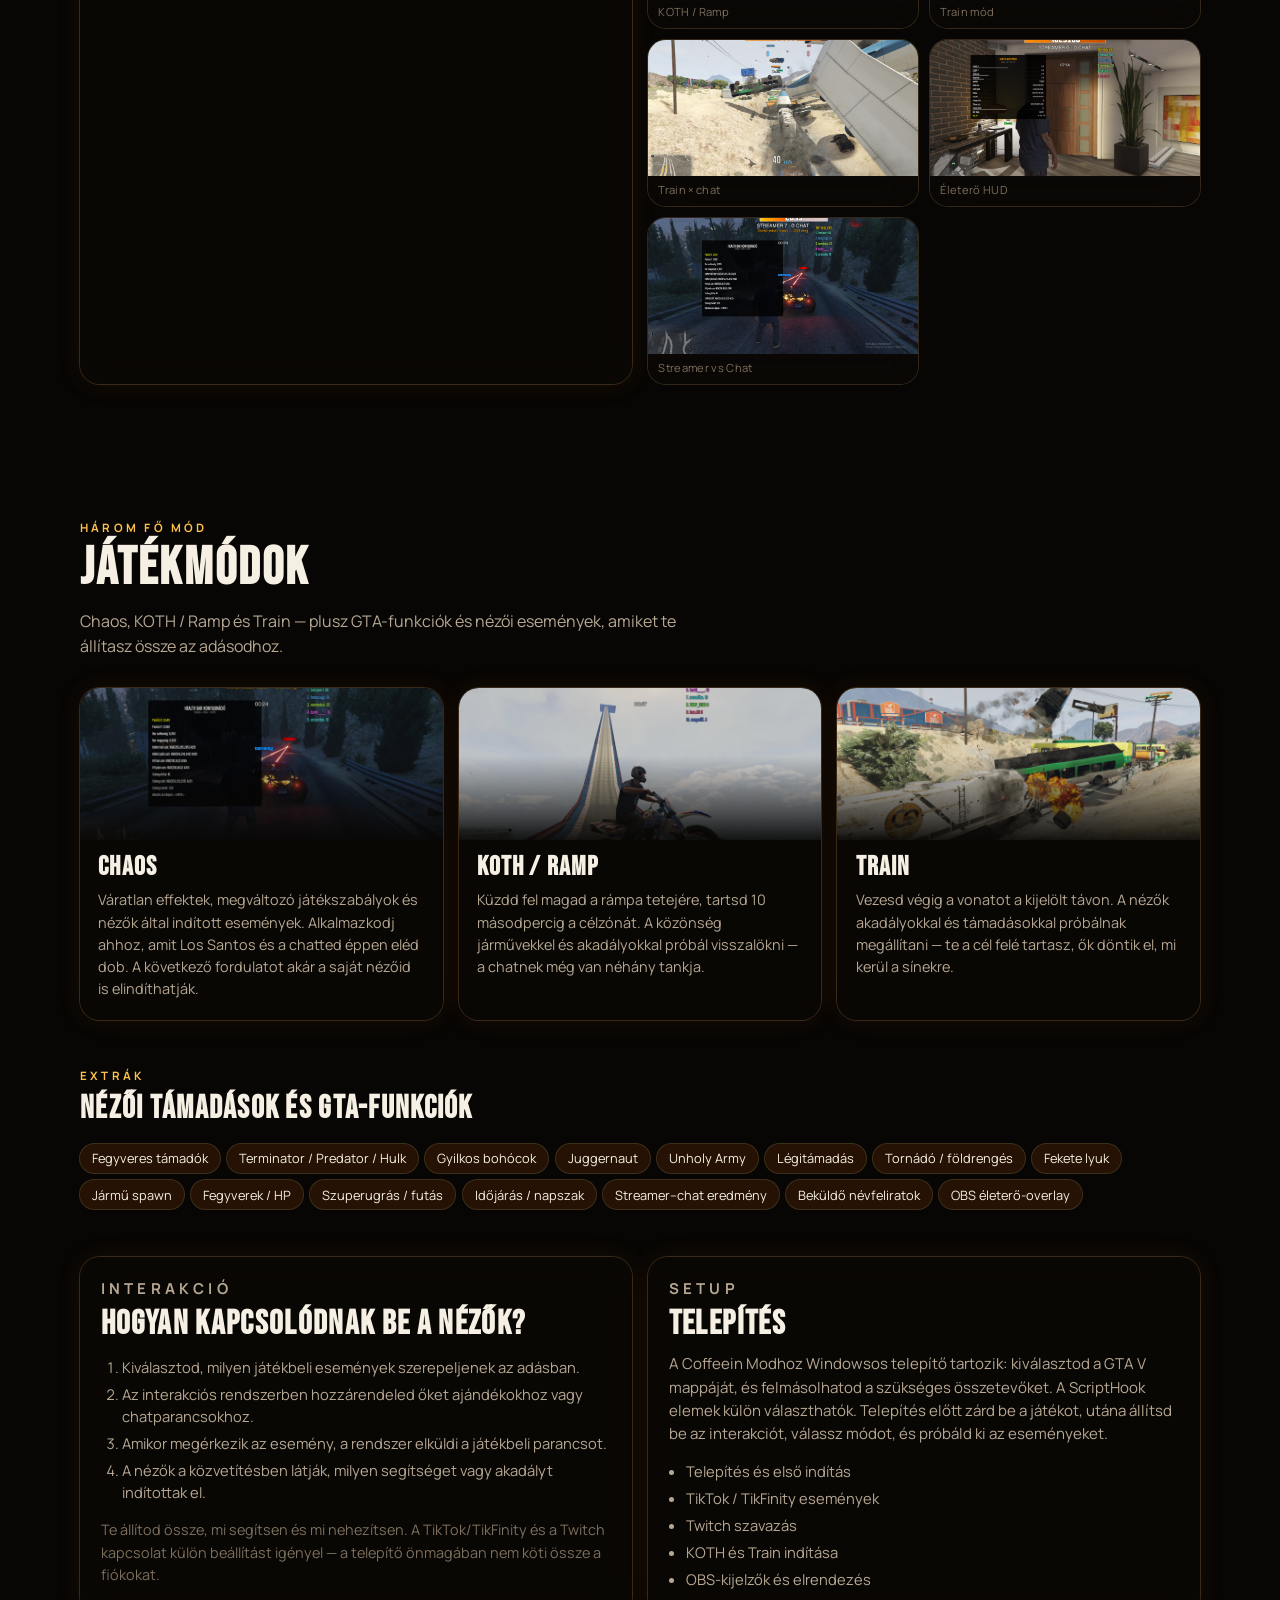
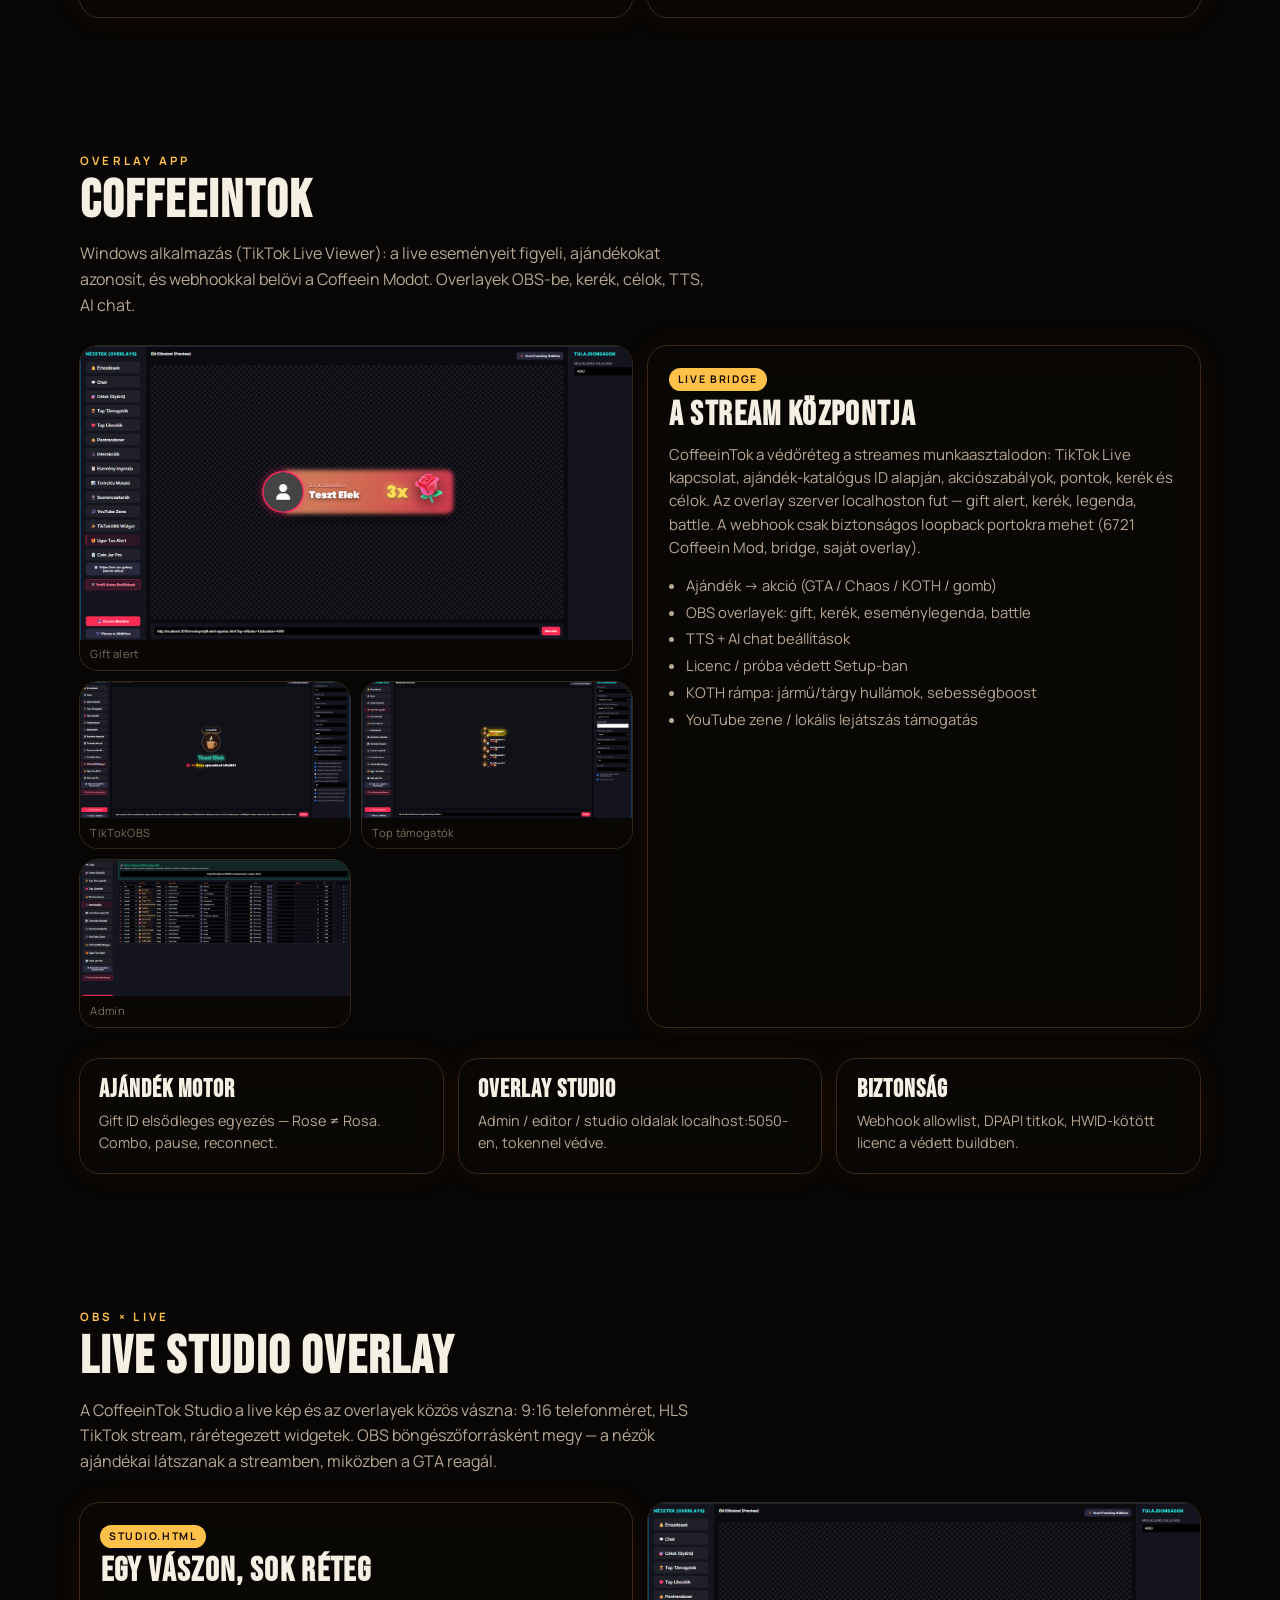
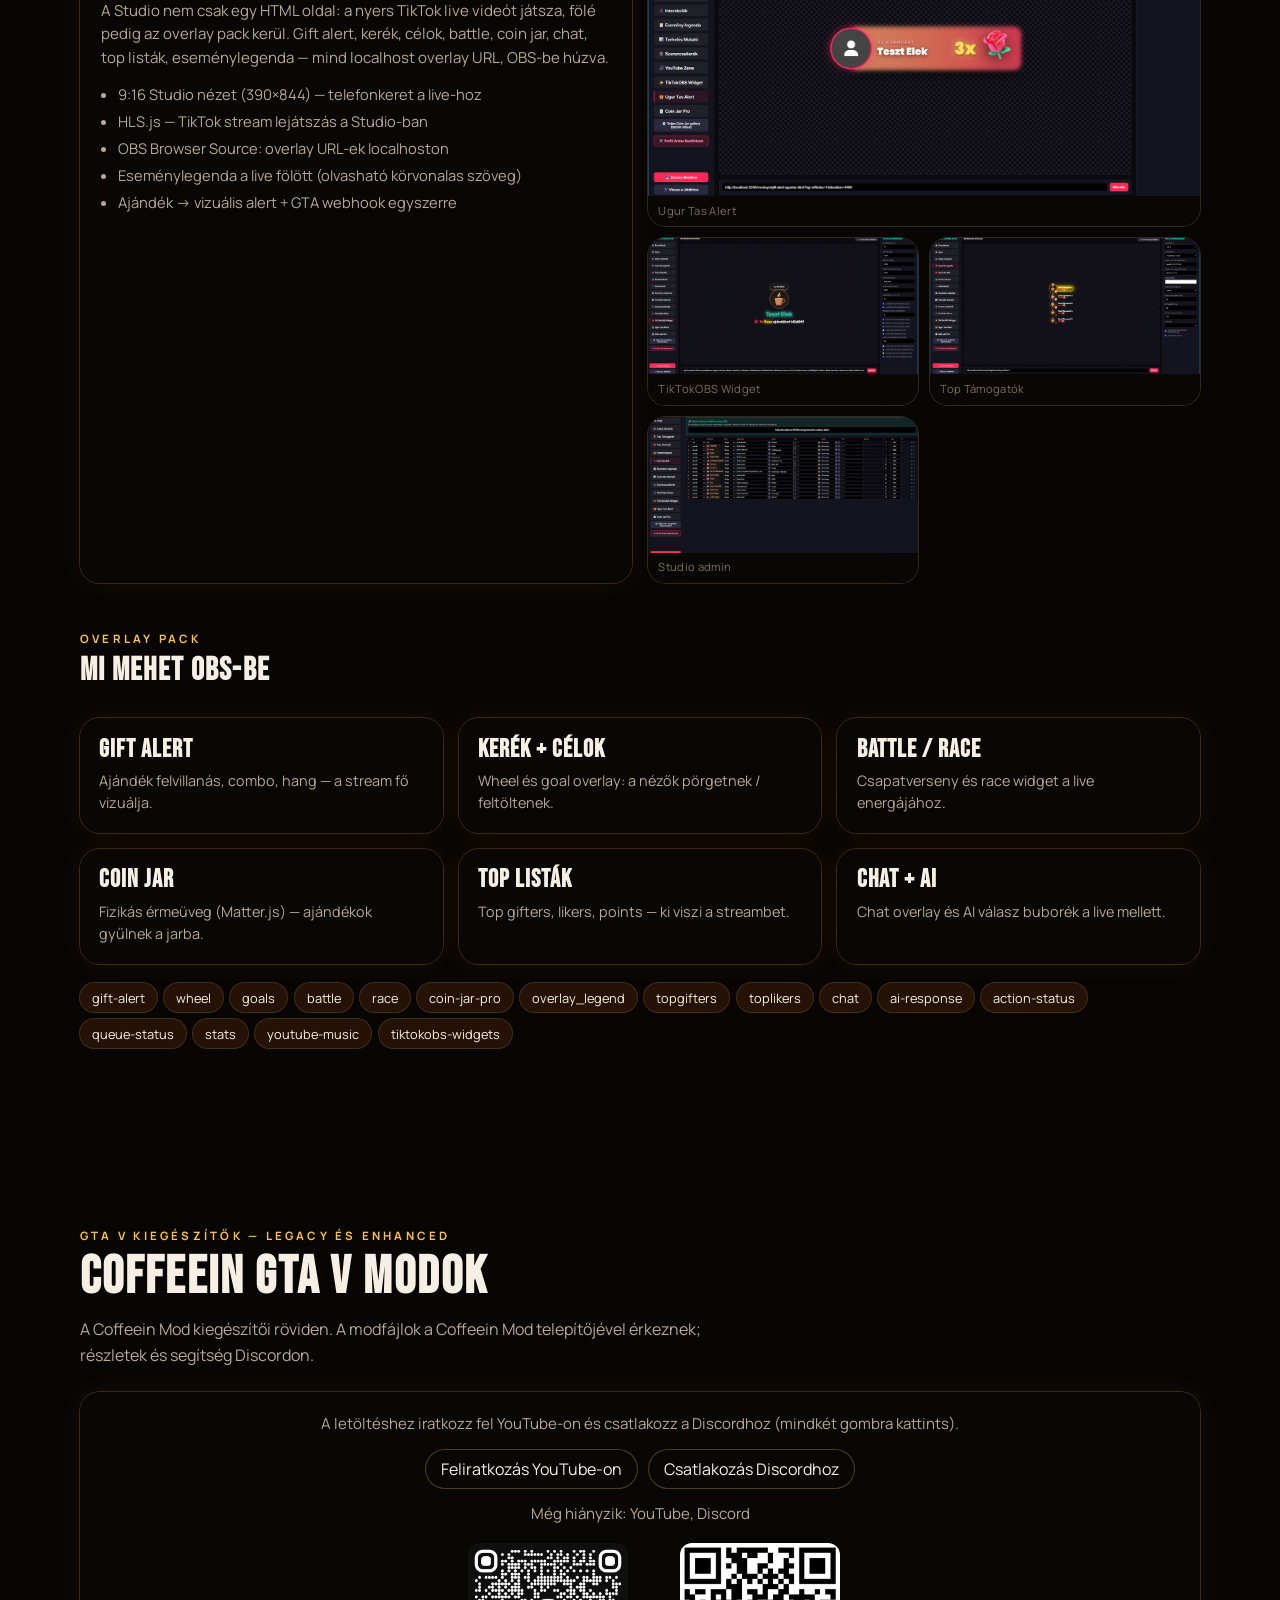
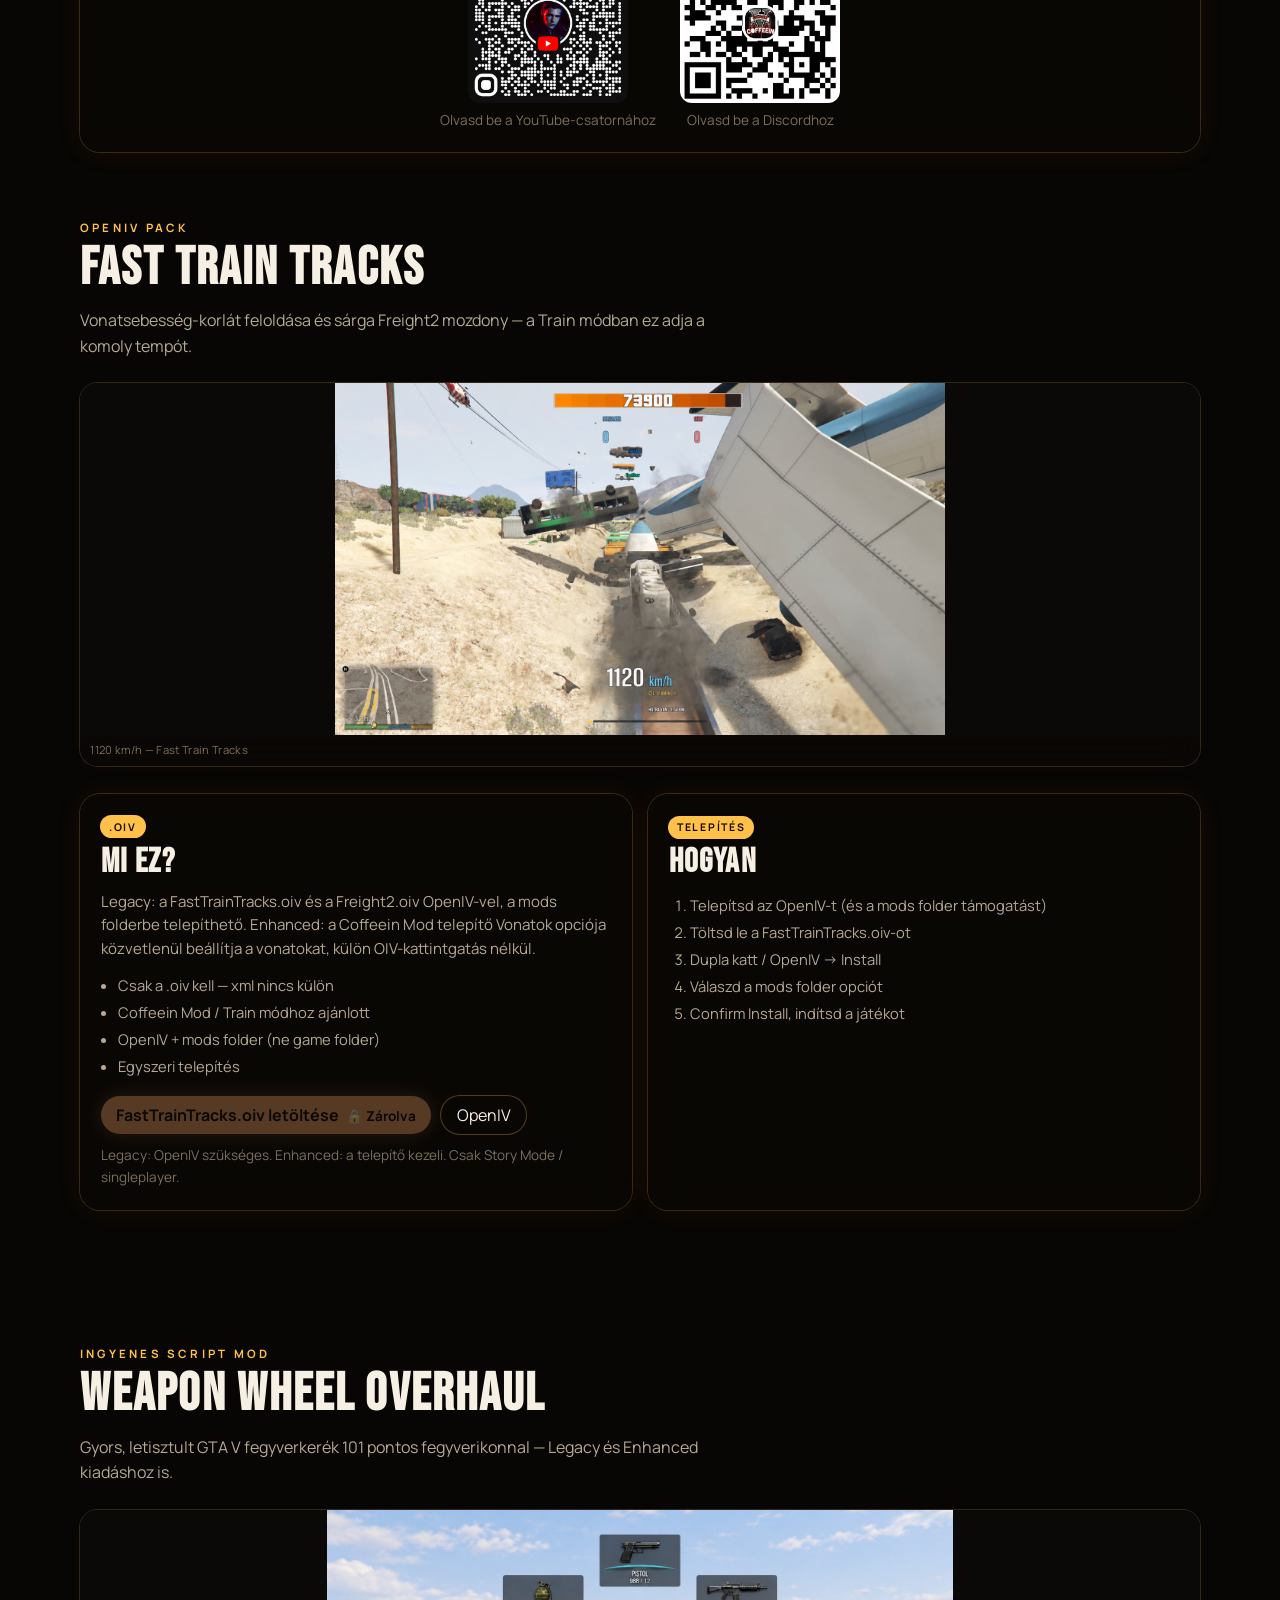
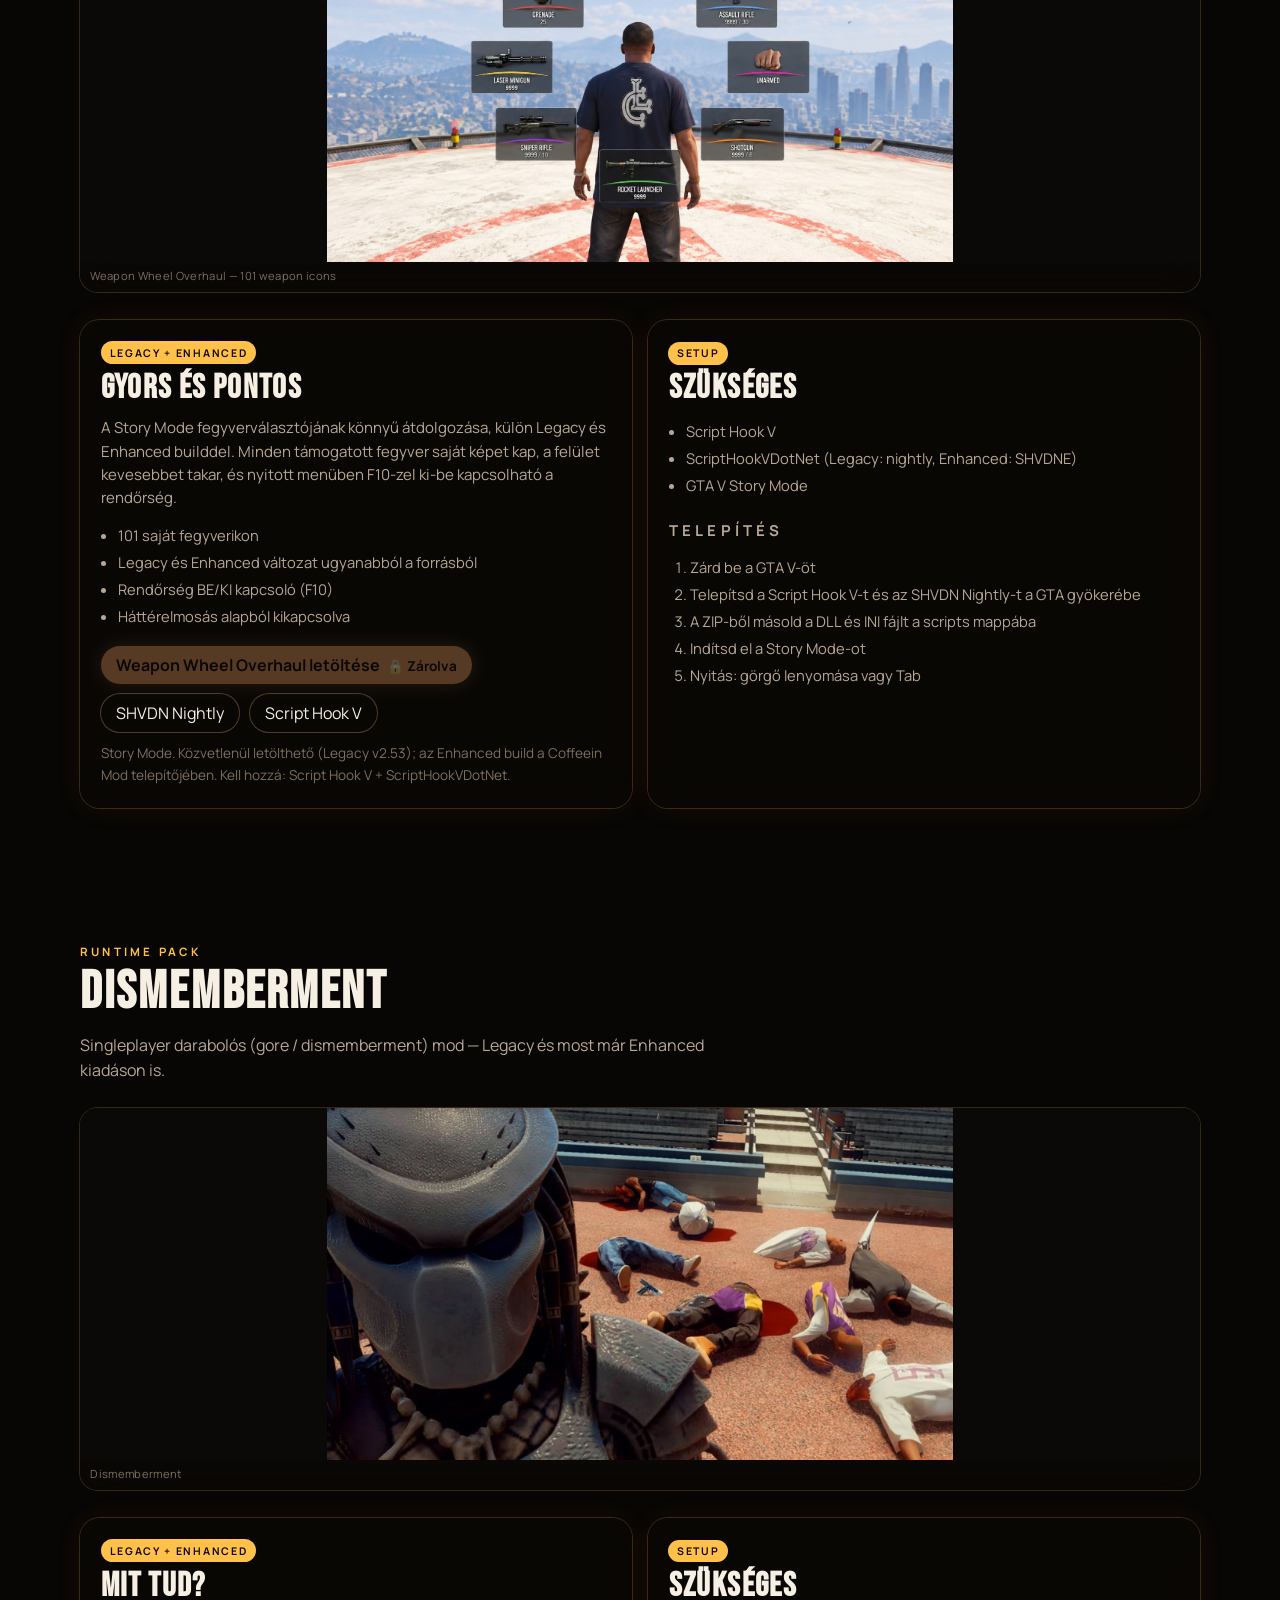
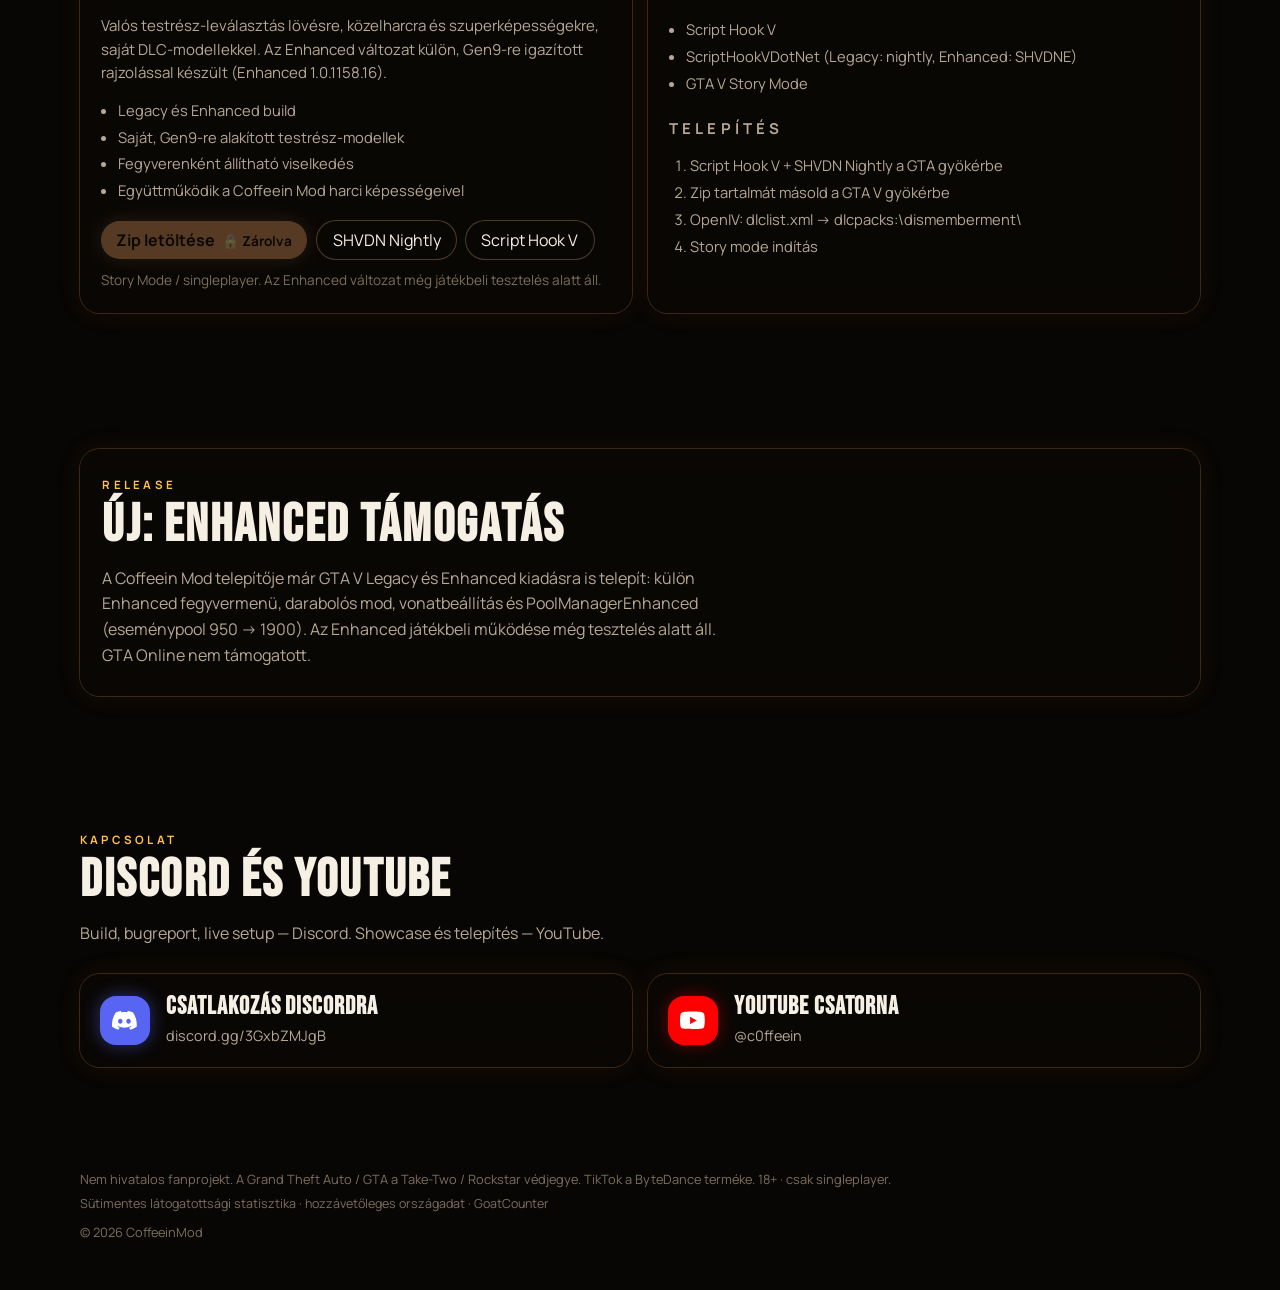
==== commit c3c57a3b: "Add YouTube and Discord QR codes to download gate" ====
--- a/index.html
+++ b/index.html
@@ -22,7 +22,7 @@
   <link rel="preconnect" href="https://fonts.googleapis.com" />
   <link rel="preconnect" href="https://fonts.gstatic.com" crossorigin />
   <link href="https://fonts.googleapis.com/css2?family=Bebas+Neue&family=Manrope:wght@400;500;600;700&display=swap" rel="stylesheet" />
-  <link rel="stylesheet" href="style.css?v=fix25" />
+  <link rel="stylesheet" href="style.css?v=fix26" />
 </head>
 <body>
   <div class="grain"></div>
@@ -194,6 +194,10 @@
         <a class="btn btn-outline" id="gate-dc" href="https://discord.gg/3GxbZMJgB" target="_blank" rel="noreferrer"><span data-gate="dc"></span></a>
       </div>
       <p class="dl-gate-status" data-gate="status"></p>
+      <div class="qr-row">
+        <a class="qr-card" href="https://www.youtube.com/@c0ffeein" target="_blank" rel="noreferrer"><img src="images/youtube-qr.png" width="160" height="160" alt="YouTube QR" loading="lazy" /><span data-gate="qryt"></span></a>
+        <a class="qr-card" href="https://discord.gg/3GxbZMJgB" target="_blank" rel="noreferrer"><img src="images/discord-qr.png" width="160" height="160" alt="Discord QR" loading="lazy" /><span data-gate="qrdc"></span></a>
+      </div>
     </div></div>
 
     <section id="traintracks">
@@ -338,6 +342,6 @@
   <script data-goatcounter="https://coffeein.goatcounter.com/count"
           async src="https://gc.zgo.at/count.js"></script>
   <script src="app.js?v=enh2"></script>
-  <script src="gate.js?v=1"></script>
+  <script src="gate.js?v=2"></script>
 </body>
 </html>
--- a/style.css
+++ b/style.css
@@ -484,3 +484,6 @@
 #dl-gate .btn.done::before { content: "✓ "; }
 .gated-dl.locked { opacity: .45; cursor: not-allowed; filter: grayscale(.6); position: relative; }
 .gated-dl.locked::after { content: attr(data-lock); margin-left: .5em; font-size: .85em; }
+.qr-row { display: flex; justify-content: center; gap: 1.5rem; flex-wrap: wrap; margin-top: 1.1rem; }
+.qr-card { display: flex; flex-direction: column; align-items: center; gap: .5rem; color: var(--subtle); font-size: .85rem; text-decoration: none; }
+.qr-card img { width: 160px; height: 160px; border-radius: 12px; background: #fff; }
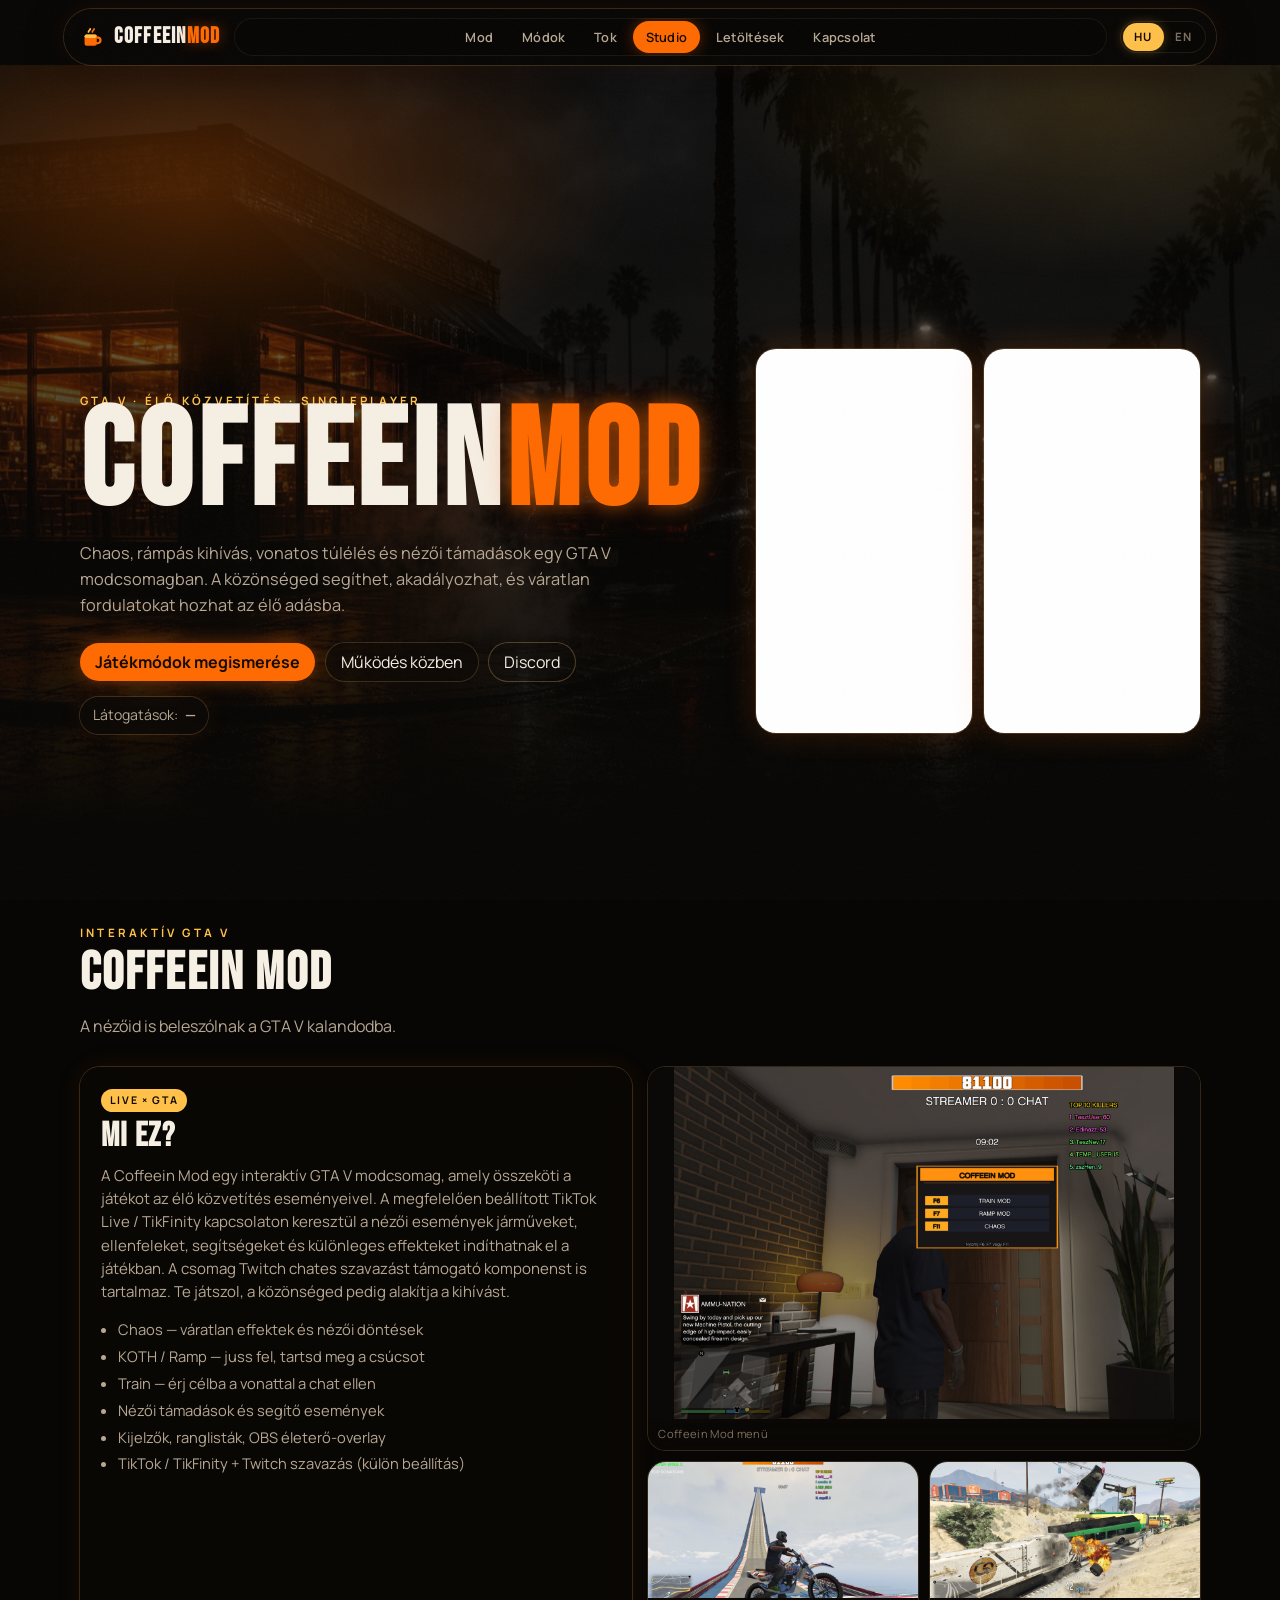
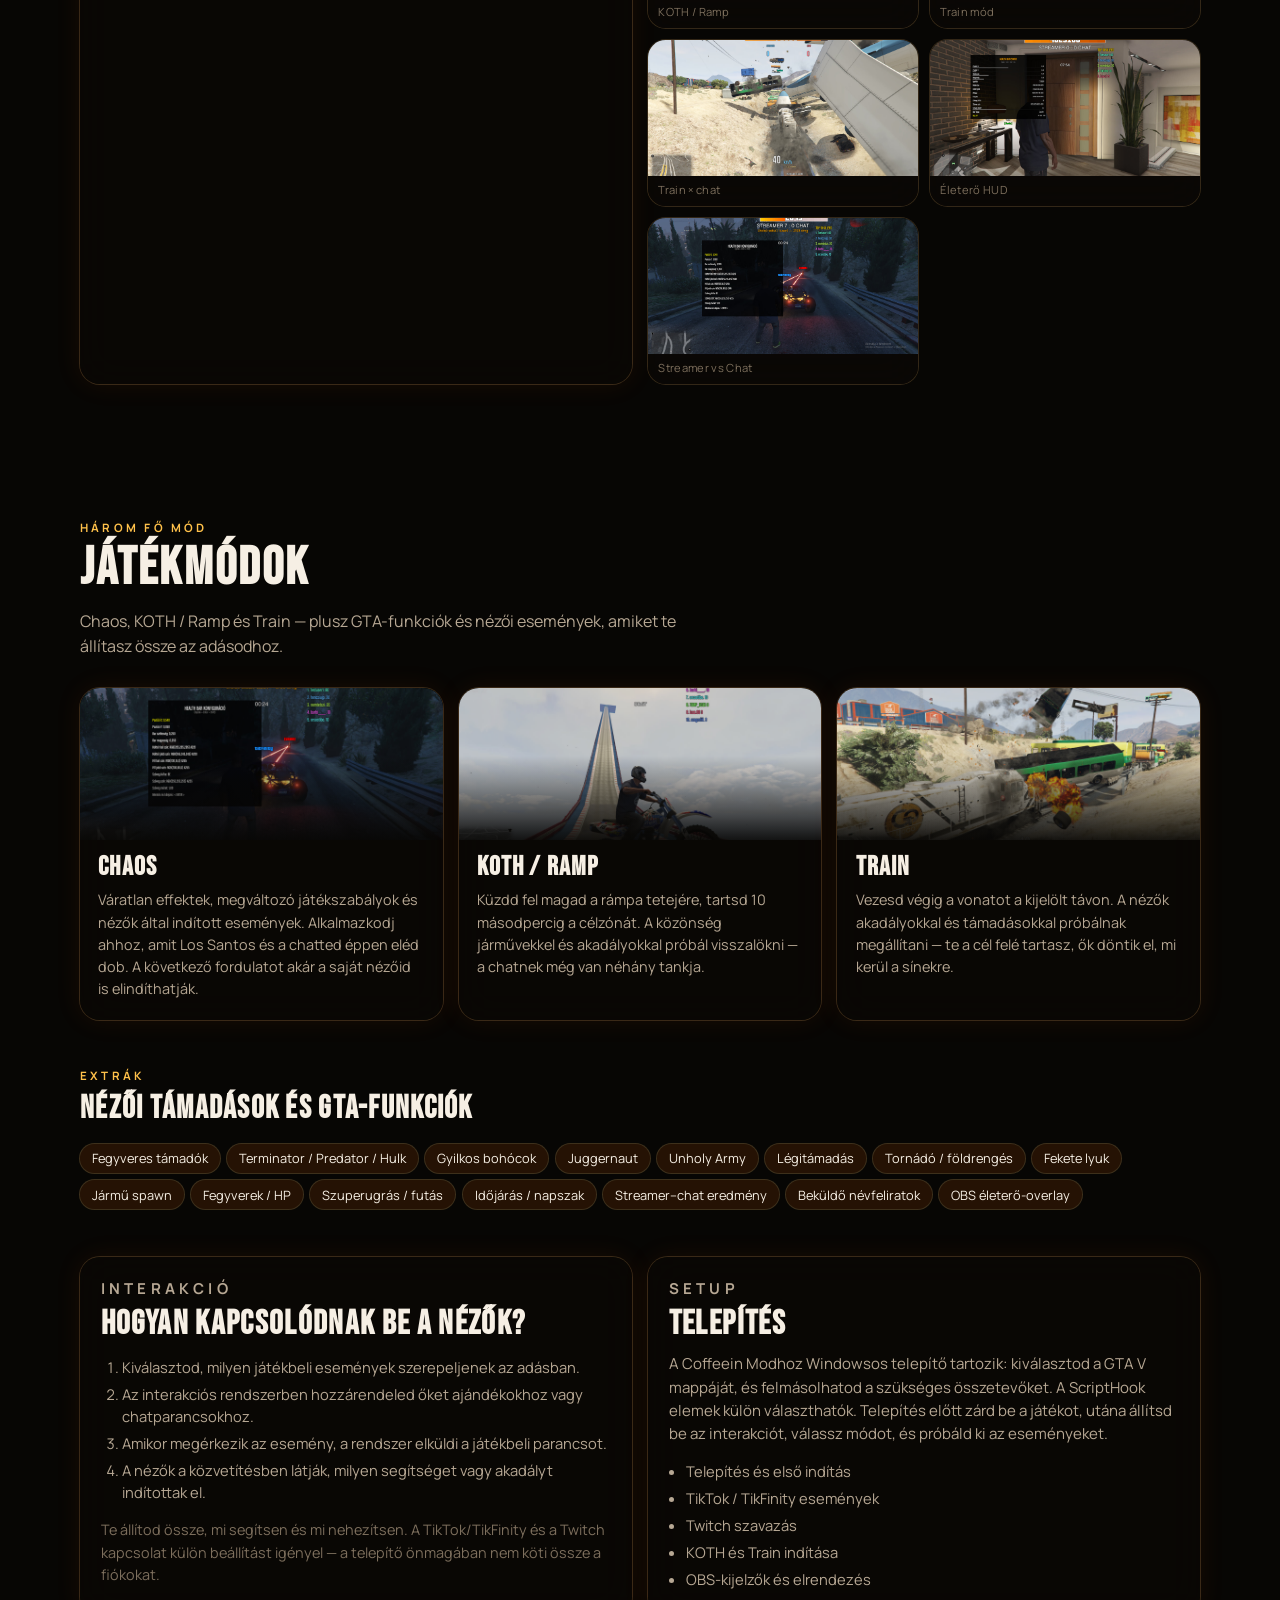
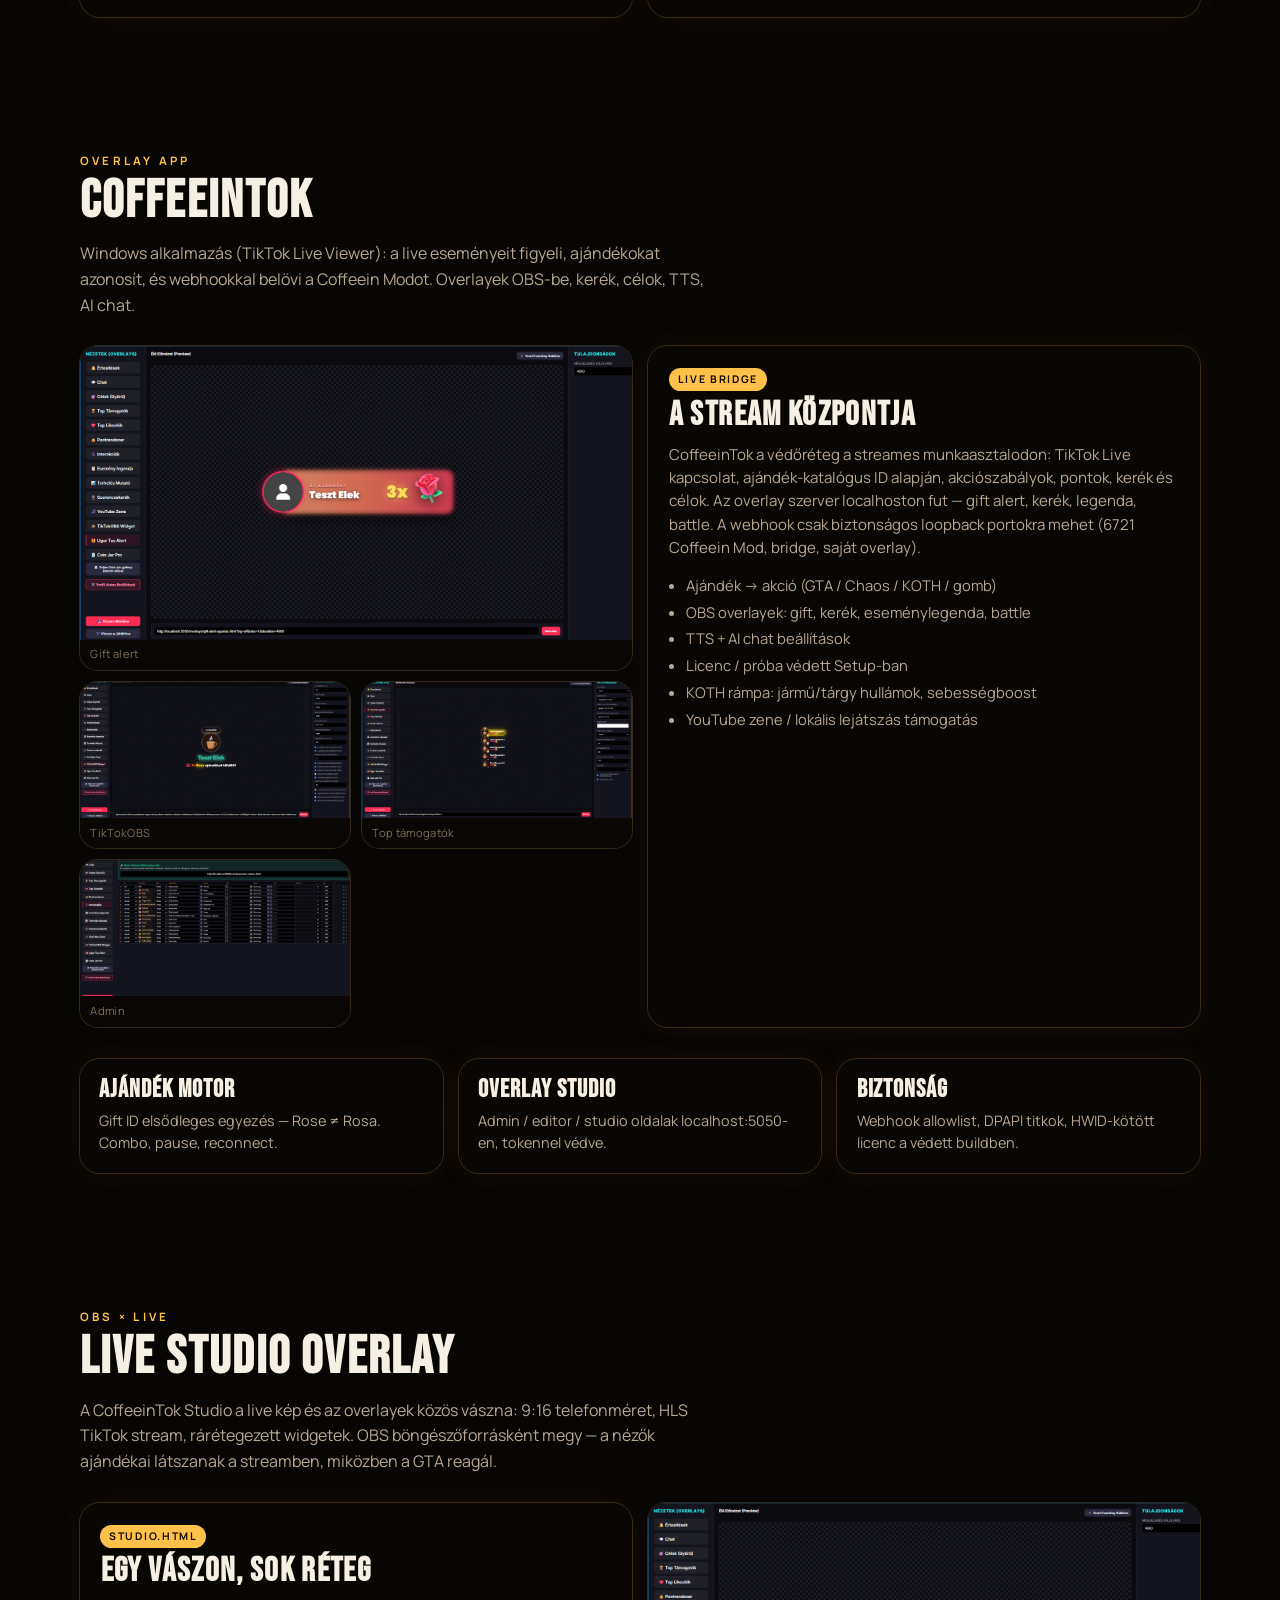
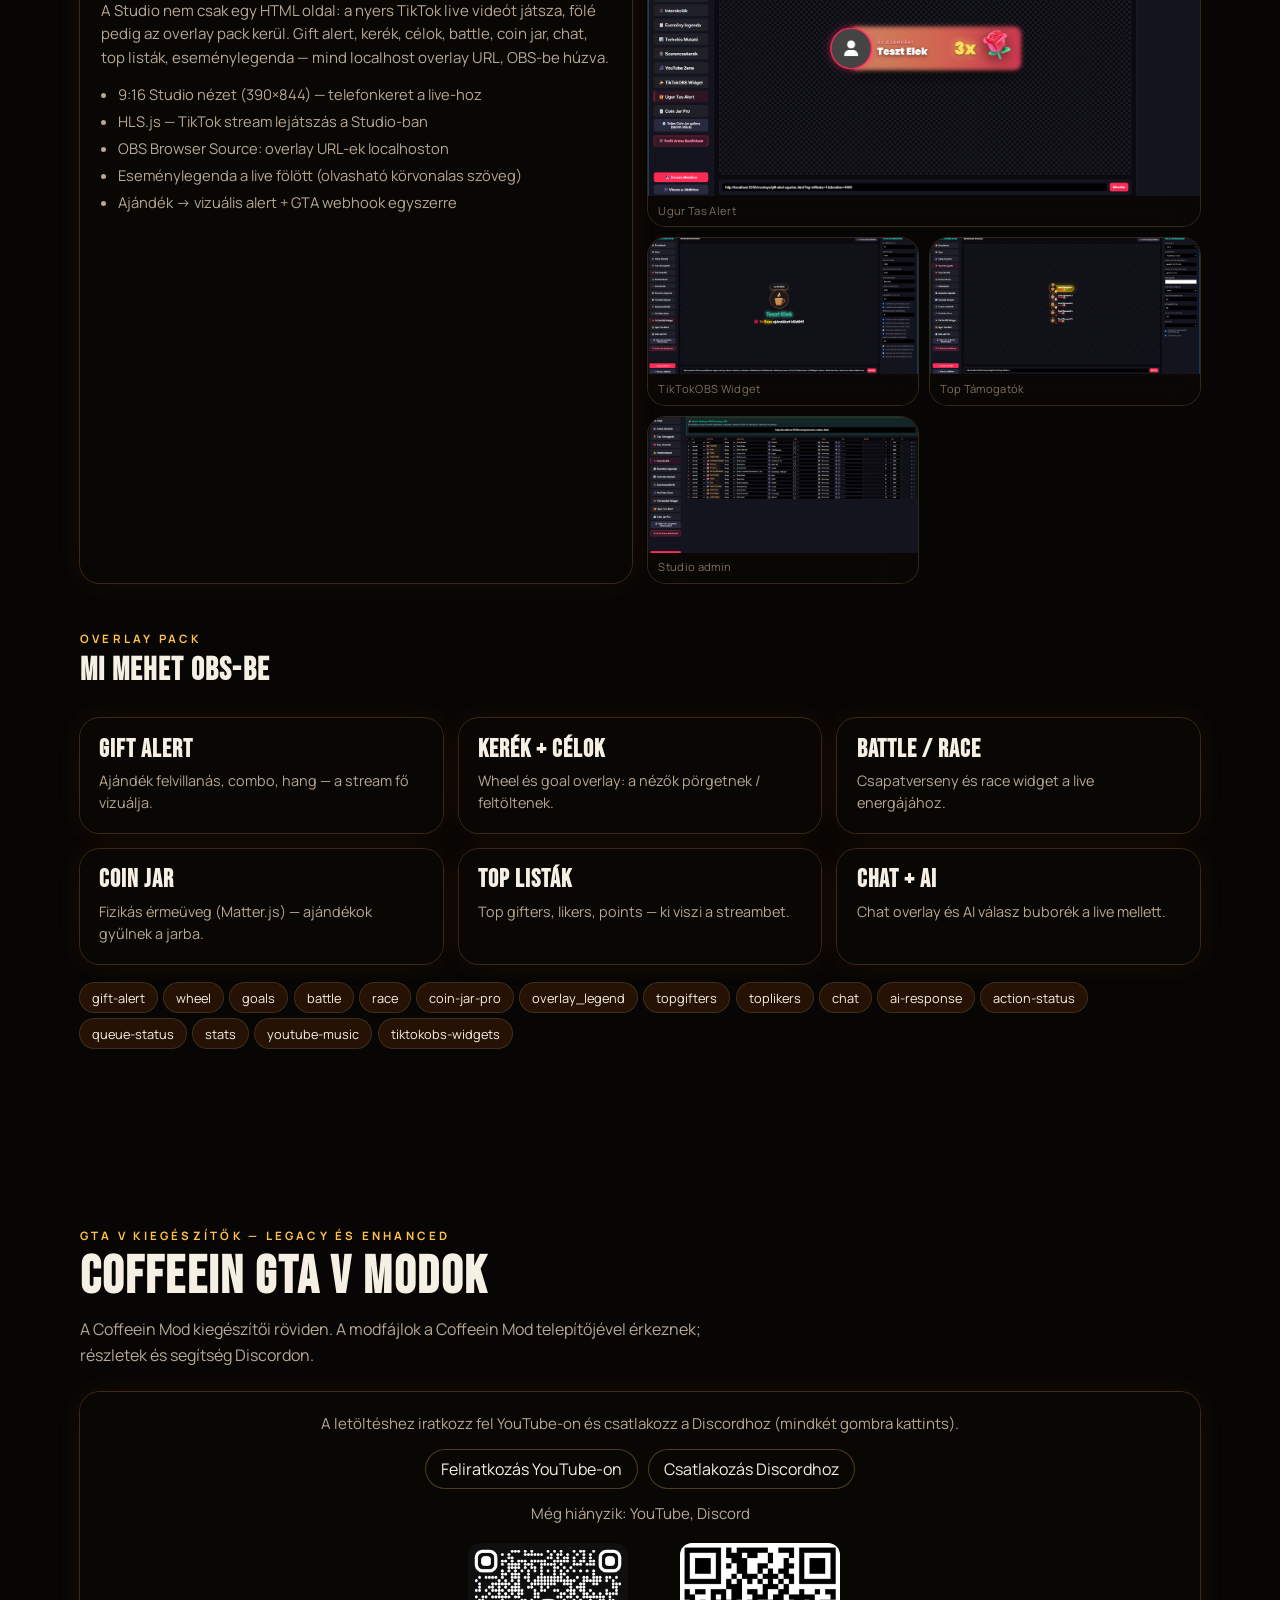
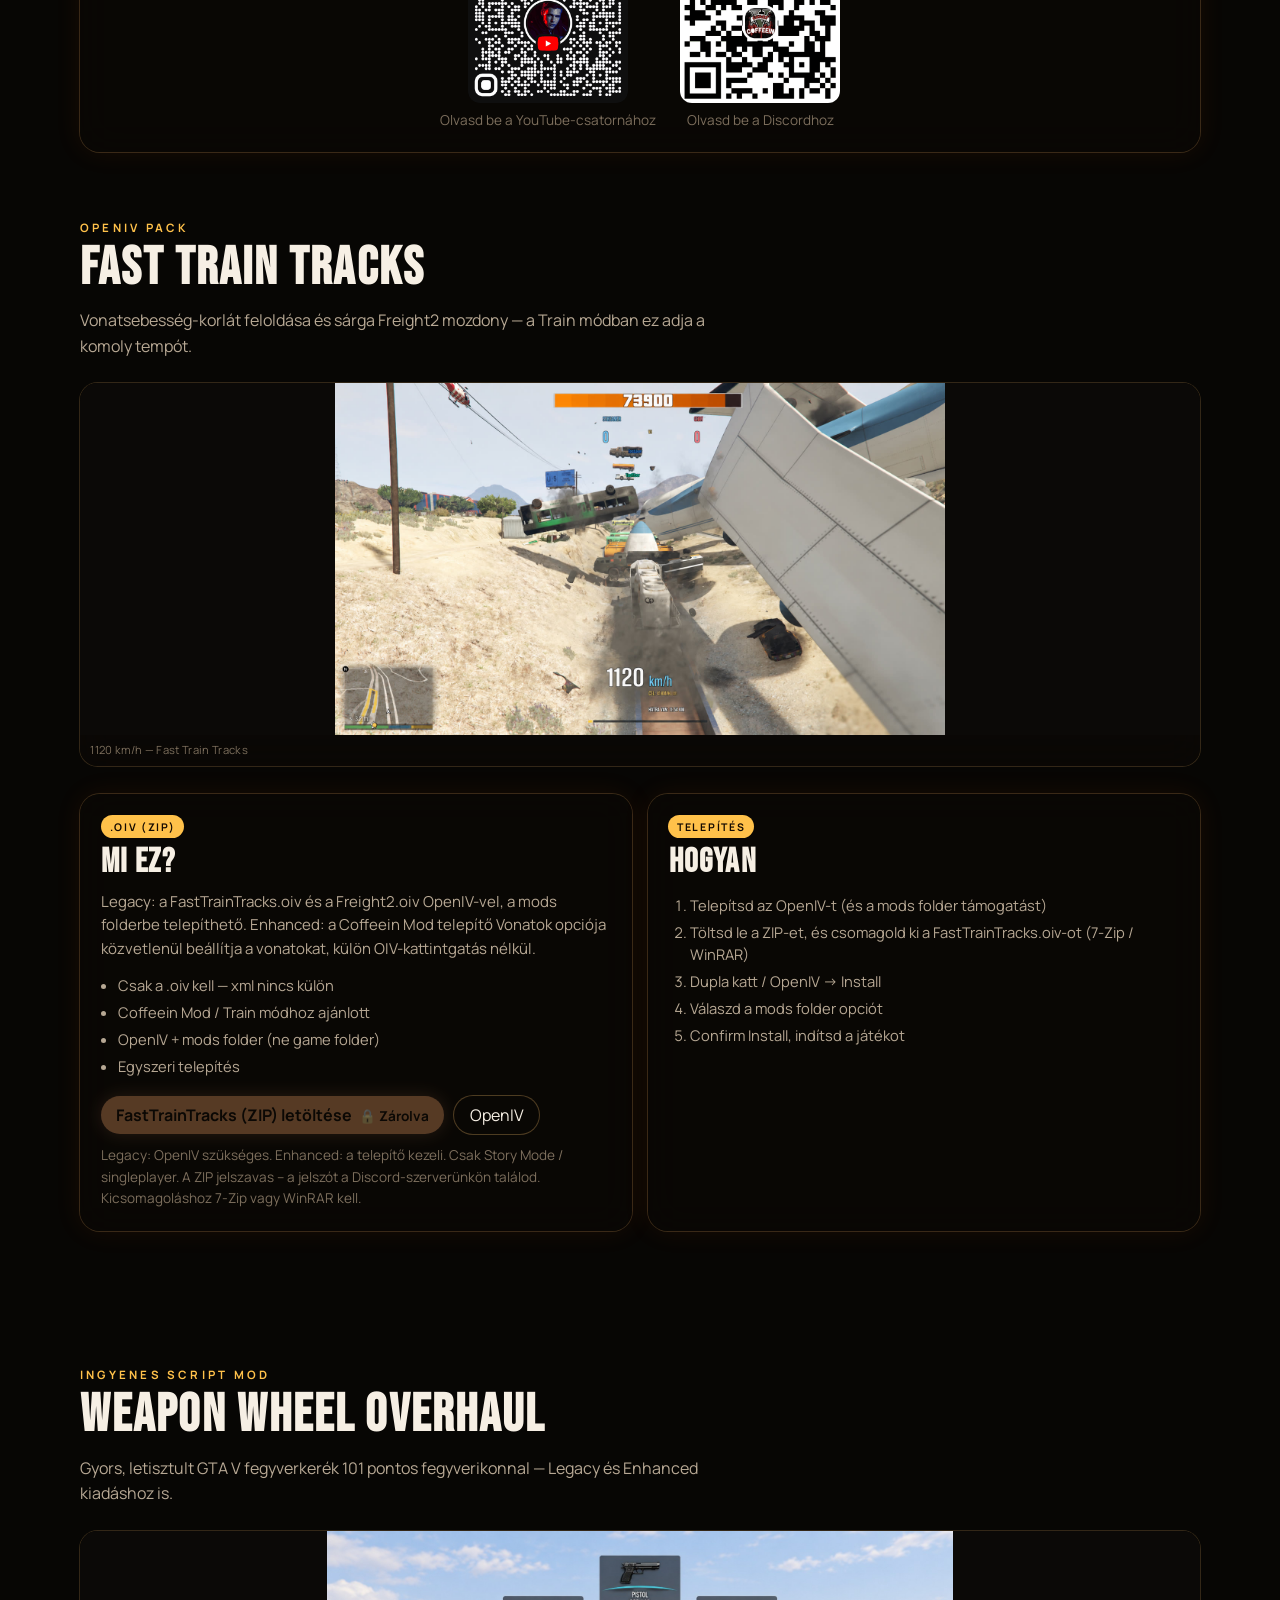
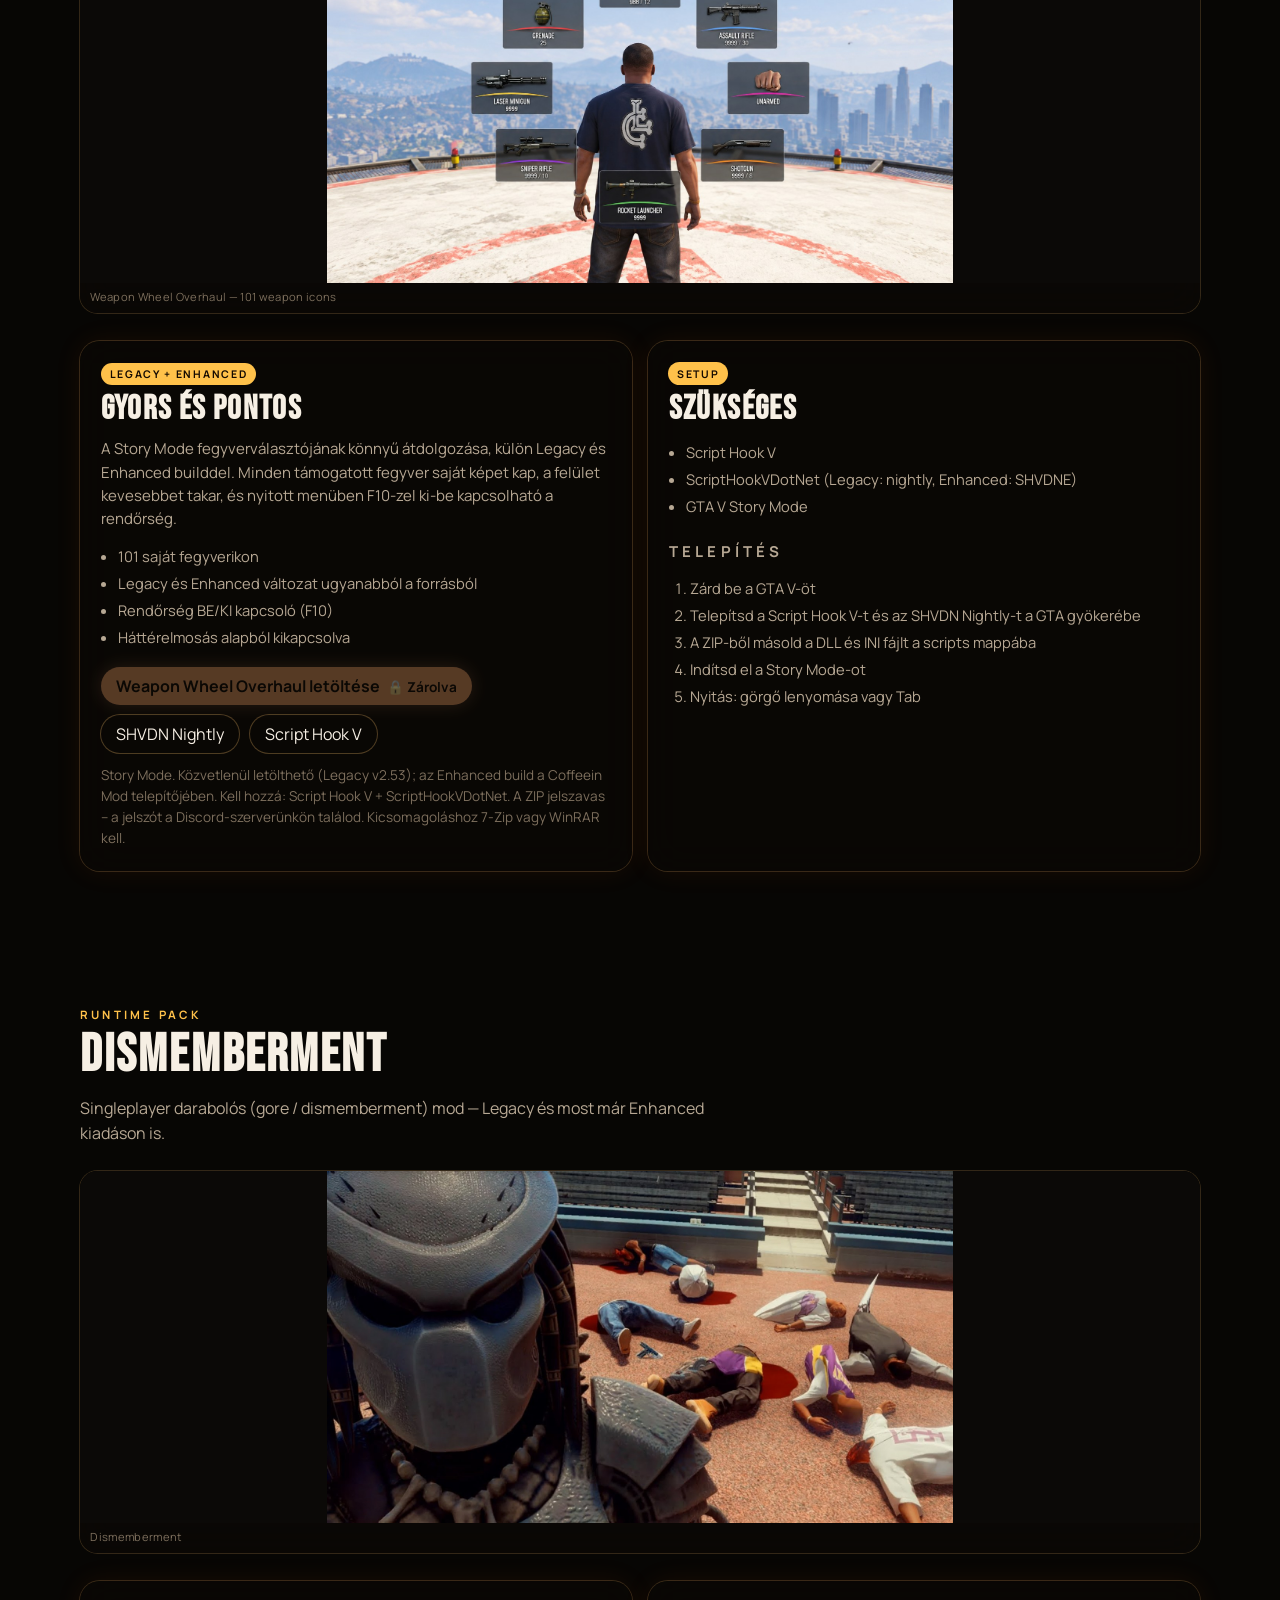
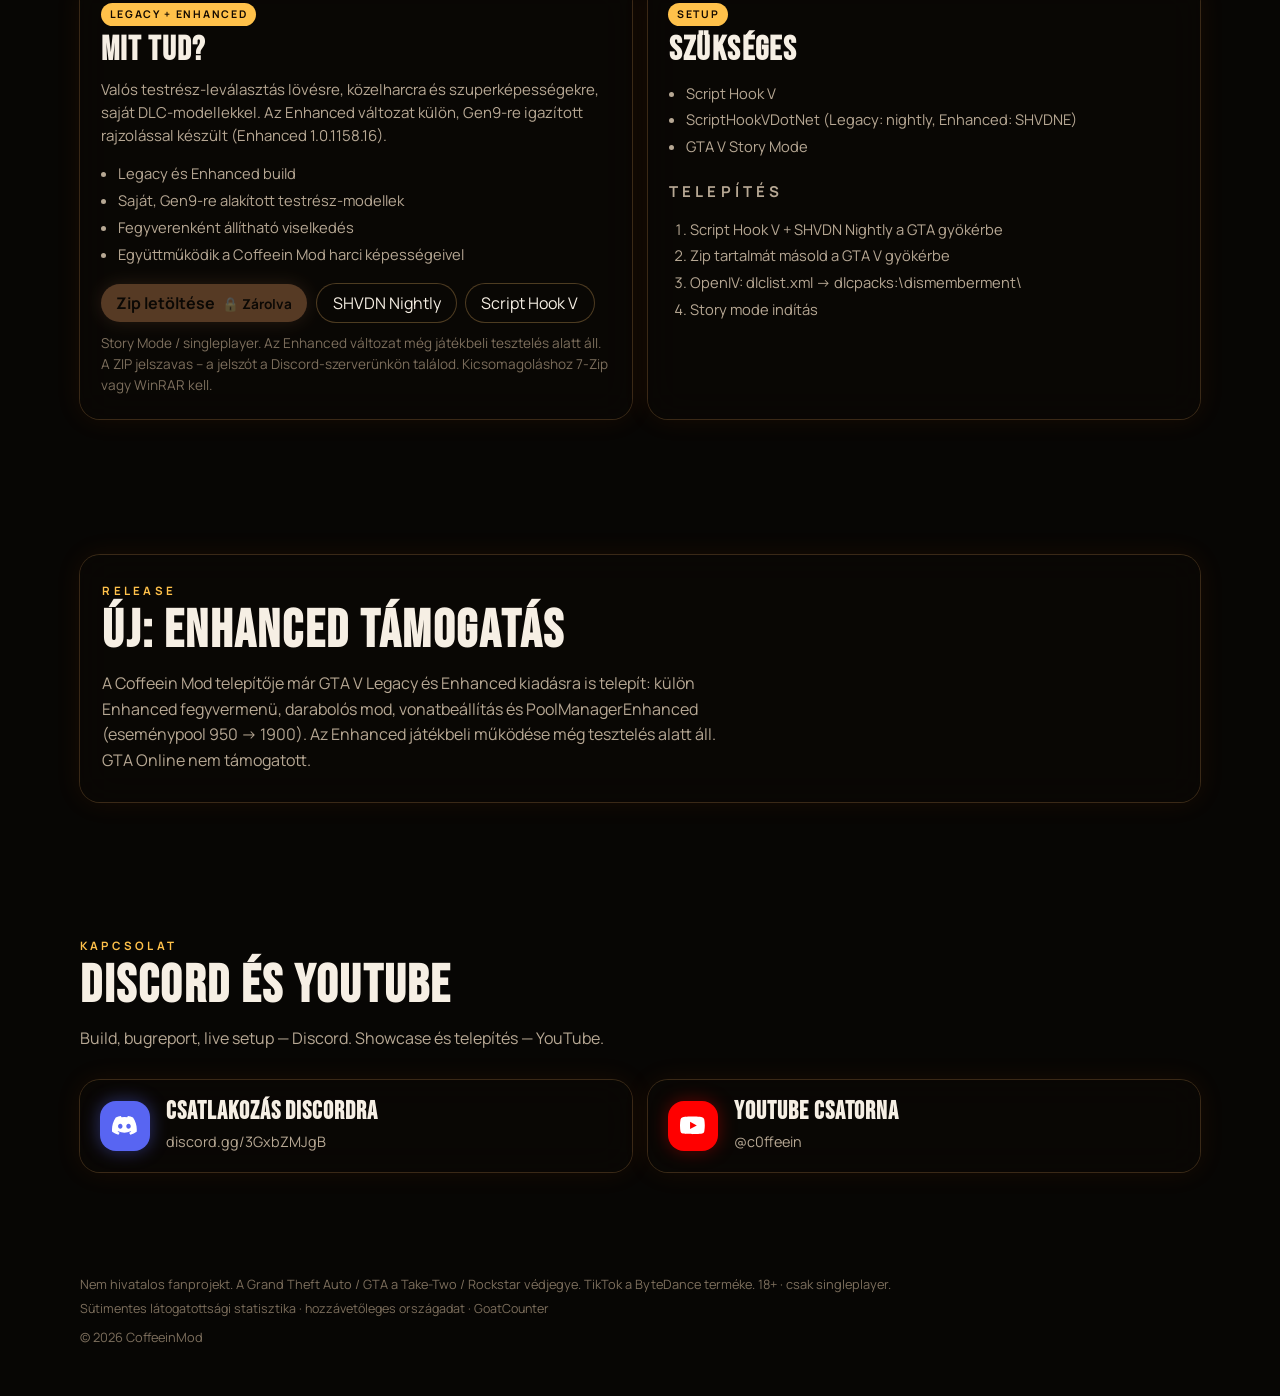
==== commit 9c3fa2c5: "Password-protect downloadable archives; wrap FastTrainTracks in ZIP" ====
--- a/index.html
+++ b/index.html
@@ -213,7 +213,7 @@
             <p data-i="train.body"></p>
             <ul class="bullets" id="train-bullets"></ul>
             <div class="row" style="margin-top:1.2rem">
-              <a class="btn btn-primary gated-dl" href="downloads/FastTrainTracks.oiv" download data-i="train.download"></a>
+              <a class="btn btn-primary gated-dl" href="downloads/FastTrainTracks.zip" download data-i="train.download"></a>
               <a class="btn btn-outline" href="https://openiv.com/" target="_blank" rel="noreferrer">OpenIV</a>
             </div>
             <p class="hint" style="margin-top:0.7rem;color:var(--subtle);font-size:0.85rem" data-i="train.hint"></p>
@@ -341,7 +341,7 @@
   </script>
   <script data-goatcounter="https://coffeein.goatcounter.com/count"
           async src="https://gc.zgo.at/count.js"></script>
-  <script src="app.js?v=enh2"></script>
+  <script src="app.js?v=enh3"></script>
   <script src="gate.js?v=2"></script>
 </body>
 </html>
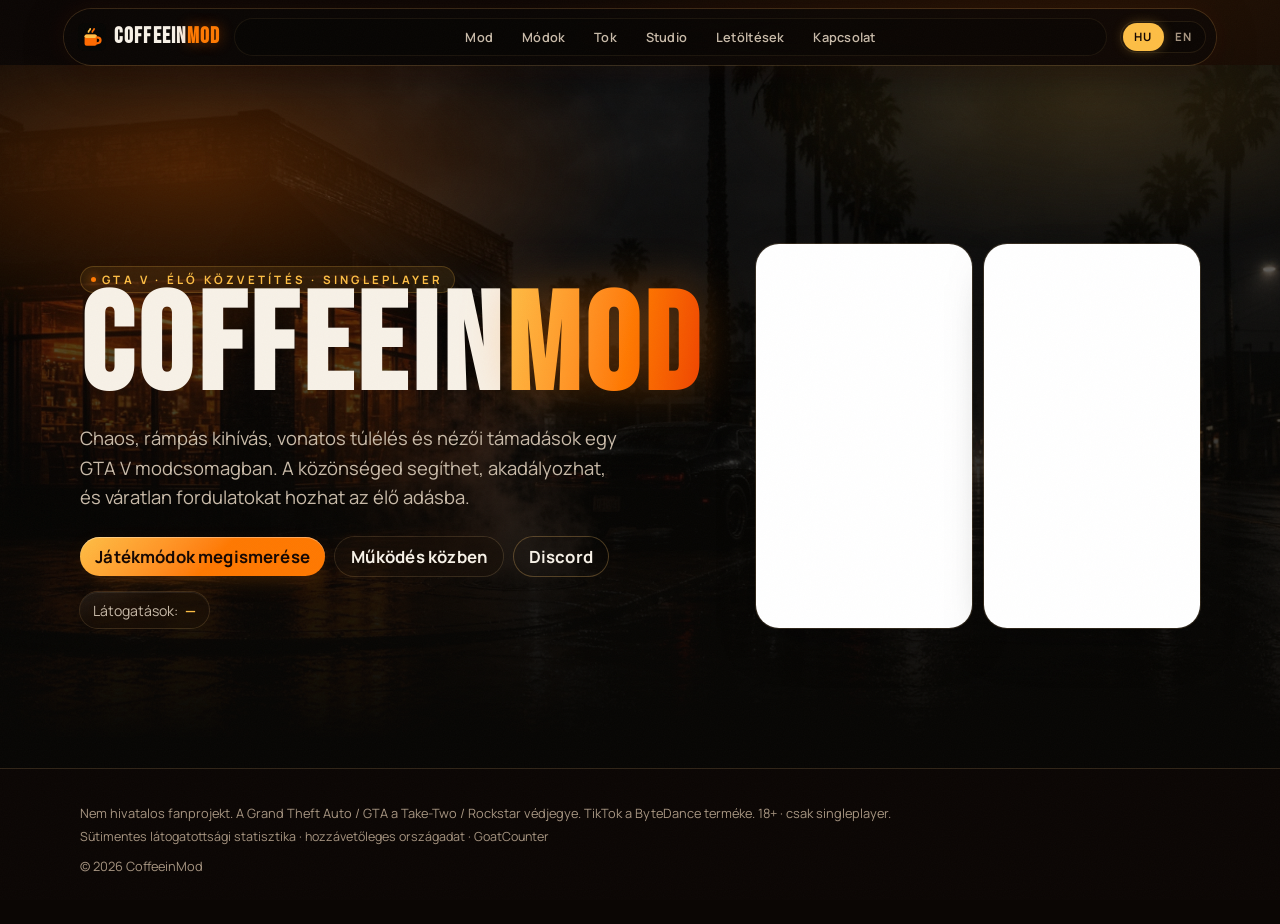
==== commit 7538fac3: "2026 redesign: oklch tokens, glass/bento cards, container queries, :has(), view transitions, scroll-" ====
--- a/index.html
+++ b/index.html
@@ -6,6 +6,7 @@
   <title>Coffeein Mod — Chaos, KOTH, Train · GTA V</title>
   <meta name="description" content="Coffeein Mod GTA V-hez: Chaos, KOTH és Train mód, nézői támadások, TikTok-interakciók és testreszabható események élő közvetítésekhez." />
   <meta name="theme-color" content="#070604" />
+  <meta name="color-scheme" content="dark" />
   <link rel="icon" href="favicon.svg" type="image/svg+xml" />
   <meta property="og:title" content="Coffeein Mod — Chaos, KOTH, Train" />
   <meta property="og:description" content="A nézőid is beleszólnak a GTA V kalandodba. Chaos, rámpás kihívás, vonatos túlélés." />
@@ -21,8 +22,8 @@
   <meta name="twitter:image" content="https://coffeeinmod.github.io/images/og-cover.jpg" />
   <link rel="preconnect" href="https://fonts.googleapis.com" />
   <link rel="preconnect" href="https://fonts.gstatic.com" crossorigin />
-  <link href="https://fonts.googleapis.com/css2?family=Bebas+Neue&family=Manrope:wght@400;500;600;700&display=swap" rel="stylesheet" />
-  <link rel="stylesheet" href="style.css?v=fix26" />
+  <link href="https://fonts.googleapis.com/css2?family=Bebas+Neue&family=Manrope:wght@400..800&display=swap" rel="stylesheet" />
+  <link rel="stylesheet" href="style.css?v=redesign2026" />
 </head>
 <body>
   <div class="grain"></div>
--- a/style.css
+++ b/style.css
@@ -487,3 +487,217 @@
 .qr-row { display: flex; justify-content: center; gap: 1.5rem; flex-wrap: wrap; margin-top: 1.1rem; }
 .qr-card { display: flex; flex-direction: column; align-items: center; gap: .5rem; color: var(--subtle); font-size: .85rem; text-decoration: none; }
 .qr-card img { width: 160px; height: 160px; border-radius: 12px; background: #fff; }
+
+/* Tab-style pages: only the selected block of <main> is visible */
+main > [hidden] { display: none !important; }
+main > [data-tab]:not(.hero):first-child, main > section[data-tab]:not([hidden]) { min-height: 60vh; }
+main > .sub-hidden { display: none !important; }
+.subtabs { display: flex; gap: .5rem; flex-wrap: nowrap; overflow-x: auto; padding-top: 2rem; padding-bottom: .5rem; scroll-margin-top: 6rem; scrollbar-width: none; }
+.subtabs::-webkit-scrollbar { display: none; }
+.subtabs a { flex: 0 0 auto; padding: .55rem 1rem; border-radius: 999px; border: 1px solid rgb(255 106 0 / .35); color: var(--fg); text-decoration: none; font-weight: 600; white-space: nowrap; }
+.subtabs a:hover { background: rgb(255 106 0 / .1); }
+.subtabs a.is-active { background: rgb(255 106 0); color: #070604; border-color: transparent; }
+@media (max-width: 640px) { .subtabs a { padding: .5rem .8rem; font-size: .9rem; } }
+
+/* =====================================================================
+   2026 redesign layer — modern CSS, no build step.
+   oklch tokens · fluid clamp() type · glass + bento cards · :has()
+   container queries · view transitions · scroll-driven reveals
+   ===================================================================== */
+
+:root {
+  --bg: oklch(0.13 0.012 60);
+  --bg-2: oklch(0.17 0.018 55);
+  --fg: oklch(0.96 0.015 80);
+  --muted: oklch(0.80 0.03 75);      /* ≥ 7:1 on bg */
+  --subtle: oklch(0.68 0.035 70);    /* ≥ 4.5:1 on bg */
+  --primary: oklch(0.72 0.19 50);
+  --accent: oklch(0.84 0.15 80);
+  --accent-2: var(--accent);
+  --glass: oklch(0.18 0.02 60 / 0.55);
+  --line: oklch(0.85 0.1 75 / 0.16);
+  --line-strong: oklch(0.85 0.12 70 / 0.38);
+  --glow: oklch(0.72 0.19 50 / 0.28);
+  --radius: clamp(1rem, 0.8rem + 0.8vw, 1.5rem);
+  --step-0: clamp(0.95rem, 0.9rem + 0.2vw, 1.05rem);
+  --space: clamp(3rem, 2rem + 4vw, 6rem);
+  --ease: cubic-bezier(0.22, 1, 0.36, 1);
+}
+body {
+  font-size: var(--step-0);
+  background:
+    radial-gradient(60rem 40rem at 85% -10%, oklch(0.72 0.19 50 / 0.12), transparent 60%),
+    radial-gradient(50rem 35rem at -10% 40%, oklch(0.84 0.15 80 / 0.06), transparent 60%),
+    var(--bg);
+  background-attachment: fixed;
+  text-rendering: optimizeLegibility;
+}
+::selection { background: var(--primary); color: oklch(0.15 0.03 50); }
+h1, h2, h3 { text-wrap: balance; }
+p, li { text-wrap: pretty; }
+section { padding-block: var(--space); }
+
+/* Accessible focus rings everywhere */
+:where(a, button, [role="tab"], iframe):focus-visible {
+  outline: 2px solid var(--accent);
+  outline-offset: 3px;
+  border-radius: 999px;
+}
+.skip { position: absolute; left: -999px; }
+
+/* Glass surfaces with a gradient hairline border */
+.glass {
+  position: relative;
+  background:
+    linear-gradient(160deg, oklch(1 0 0 / 0.06), transparent 40%),
+    var(--glass);
+  backdrop-filter: blur(20px) saturate(140%);
+  -webkit-backdrop-filter: blur(20px) saturate(140%);
+  border-radius: var(--radius);
+  box-shadow:
+    inset 0 1px 0 oklch(1 0 0 / 0.07),
+    0 0 0 1px var(--line),
+    0 20px 50px -20px oklch(0 0 0 / 0.6);
+}
+header.nav.glass { border-radius: 999px; }
+@media (max-width: 859px) { header.nav.glass { border-radius: 1.15rem; } }
+
+/* Header gets denser once page scrolls (scroll-driven, no JS) */
+@supports (animation-timeline: scroll()) {
+  @media (prefers-reduced-motion: no-preference) {
+    header.nav {
+      animation: navShrink linear both;
+      animation-timeline: scroll(root);
+      animation-range: 0 160px;
+    }
+    @keyframes navShrink {
+      to { background: oklch(0.14 0.015 60 / 0.9); box-shadow: 0 0 0 1px var(--line-strong), 0 12px 40px oklch(0 0 0 / 0.5); }
+    }
+  }
+}
+
+/* Buttons: tactile, gradient, consistent */
+.btn { font-weight: 700; letter-spacing: 0.01em; transition: transform .2s var(--ease), box-shadow .2s var(--ease), background .2s var(--ease); }
+.btn:active { transform: translateY(1px) scale(0.98); }
+.btn-primary {
+  background: linear-gradient(135deg, var(--accent), var(--primary) 55%);
+  color: oklch(0.15 0.03 50);
+  box-shadow: 0 8px 24px -8px var(--glow), inset 0 1px 0 oklch(1 0 0 / 0.35);
+}
+.btn-primary:hover { box-shadow: 0 12px 32px -8px oklch(0.72 0.19 50 / 0.6), inset 0 1px 0 oklch(1 0 0 / 0.35); transform: translateY(-2px); }
+.btn-outline:hover, .btn-glass:hover { box-shadow: 0 0 0 1px var(--line-strong); background: oklch(0.72 0.19 50 / 0.1); }
+
+/* Kicker as a pill label */
+.kicker {
+  display: inline-flex; align-items: center; gap: .5em;
+  padding: .35rem .7rem; border-radius: 999px;
+  background: oklch(0.84 0.15 80 / 0.08);
+  box-shadow: inset 0 0 0 1px oklch(0.84 0.15 80 / 0.2);
+}
+.kicker::before { content: ""; width: .45em; height: .45em; border-radius: 50%; background: var(--primary); box-shadow: 0 0 8px var(--primary); }
+
+/* Hero: gradient-clipped headline */
+h1 { font-size: clamp(3.4rem, 1.5rem + 9vw, 8.5rem); }
+h2 { font-size: clamp(2.2rem, 1.4rem + 3.5vw, 3.6rem); }
+.hero h1 .neon {
+  background: linear-gradient(100deg, var(--accent), var(--primary) 60%, oklch(0.62 0.22 35));
+  -webkit-background-clip: text; background-clip: text; color: transparent;
+  text-shadow: none; animation: none;
+  filter: drop-shadow(0 0 24px oklch(0.72 0.19 50 / 0.35));
+}
+.lead { font-size: clamp(1rem, 0.95rem + 0.3vw, 1.15rem); }
+
+/* Bento grids: varied tile sizes on wide screens */
+.grid-2, .grid-3 { gap: clamp(.75rem, .5rem + 1vw, 1.25rem); }
+@media (min-width: 860px) {
+  .grid-3 { grid-template-columns: repeat(6, 1fr); grid-auto-flow: dense; }
+  .grid-3 > * { grid-column: span 2; }
+  .grid-3 > :first-child:nth-last-child(n + 4) { grid-column: span 4; }
+  .grid-3:has(> :nth-child(4)) > :nth-child(4) { grid-column: span 2; }
+}
+
+/* Cards: container queries so each card adapts to its own width */
+.pad, .feat, .mode-card, .community-card { container-type: inline-size; }
+.pad, .feat, .mode-card, .community-card, .shot {
+  transition: transform .35s var(--ease), box-shadow .35s var(--ease);
+}
+.pad:hover, .feat:hover, .mode-card:hover, .community-card:hover {
+  transform: translateY(-4px);
+  box-shadow: inset 0 1px 0 oklch(1 0 0 / 0.08), 0 0 0 1px var(--line-strong), 0 24px 60px -24px var(--glow);
+}
+@container (min-width: 32rem) {
+  .pad h3 { font-size: 2.4rem; }
+  .mode-preview { height: 12rem; }
+}
+.mode-preview { height: 10.5rem; }
+.tag { background: linear-gradient(135deg, var(--accent), var(--primary)); color: oklch(0.15 0.03 50); }
+.chip { background: oklch(0.72 0.19 50 / 0.1); box-shadow: inset 0 0 0 1px var(--line); }
+
+/* Gallery shots */
+.shot { border-radius: calc(var(--radius) - .2rem); box-shadow: 0 0 0 1px var(--line); }
+.shot img { transition: transform .6s var(--ease); }
+.shot:hover img { transform: scale(1.05); }
+.gallery .shot.shot-hero:hover img { transform: none; }
+
+/* Tab nav: active pill with glow */
+nav.links a.is-active, .mob-nav a.is-active, .subtabs a.is-active {
+  background: linear-gradient(135deg, var(--accent), var(--primary));
+  color: oklch(0.15 0.03 50);
+  box-shadow: 0 6px 18px -6px var(--glow);
+}
+.lang button.on { background: var(--accent); color: oklch(0.15 0.03 50); }
+
+/* Sub-tabs as a segmented glass control */
+.subtabs {
+  width: fit-content; max-width: calc(100% - 2rem);
+  margin-inline: auto; margin-top: 2rem;
+  padding: .35rem; gap: .3rem;
+  border-radius: 999px;
+  background: var(--glass);
+  backdrop-filter: blur(16px); -webkit-backdrop-filter: blur(16px);
+  box-shadow: 0 0 0 1px var(--line);
+}
+.subtabs a { border: 0; color: var(--muted); padding: .55rem 1.05rem; transition: color .2s, background .2s; }
+.subtabs a:hover { color: var(--fg); background: oklch(0.72 0.19 50 / 0.12); }
+
+/* Download gate: highlighted card; :has() reacts to unlocked state */
+.dl-gate {
+  max-width: 52rem; margin-inline: auto;
+  background:
+    radial-gradient(30rem 12rem at 50% 0%, oklch(0.72 0.19 50 / 0.16), transparent 70%),
+    var(--glass);
+  box-shadow: 0 0 0 1px var(--line-strong), 0 30px 80px -30px var(--glow);
+}
+.dl-gate:has(#gate-yt.done):has(#gate-dc.done) { box-shadow: 0 0 0 1px oklch(0.78 0.17 150 / 0.5), 0 30px 80px -30px oklch(0.78 0.17 150 / 0.35); }
+#dl-gate .btn.done { color: oklch(0.82 0.17 150); box-shadow: 0 0 0 1px oklch(0.82 0.17 150 / 0.6); }
+.qr-card img { width: clamp(130px, 30vw, 170px); height: auto; aspect-ratio: 1; padding: 6px; border-radius: 14px; box-shadow: 0 10px 30px -10px oklch(0 0 0 / 0.7); }
+.gated-dl.locked { opacity: .55; }
+
+/* Community icons keep brand colors */
+.community-icon { border-radius: 1rem; }
+
+/* View transitions: tab switches cross-fade + slide */
+::view-transition-old(root) { animation: vtOut .18s var(--ease) both; }
+::view-transition-new(root) { animation: vtIn .32s var(--ease) both; }
+@keyframes vtOut { to { opacity: 0; transform: translateY(-6px); } }
+@keyframes vtIn { from { opacity: 0; transform: translateY(10px); } }
+header.nav { view-transition-name: site-nav; }
+.mob-nav { view-transition-name: mob-nav; }
+
+/* Scroll-driven reveals — only when supported and motion is OK */
+@supports (animation-timeline: view()) {
+  @media (prefers-reduced-motion: no-preference) {
+    .pad, .feat, .mode-card, .shot, .community-card {
+      animation: reveal linear both;
+      animation-timeline: view();
+      animation-range: entry 0% entry 35%;
+    }
+    @keyframes reveal { from { opacity: 0; transform: translateY(24px) scale(.98); } }
+  }
+}
+@media (prefers-reduced-motion: reduce) {
+  *, ::view-transition-group(*), ::view-transition-old(*), ::view-transition-new(*) { animation: none !important; transition: none !important; }
+  html { scroll-behavior: auto; }
+}
+.grain { opacity: .045; }
+footer { border-top: 1px solid var(--line); }
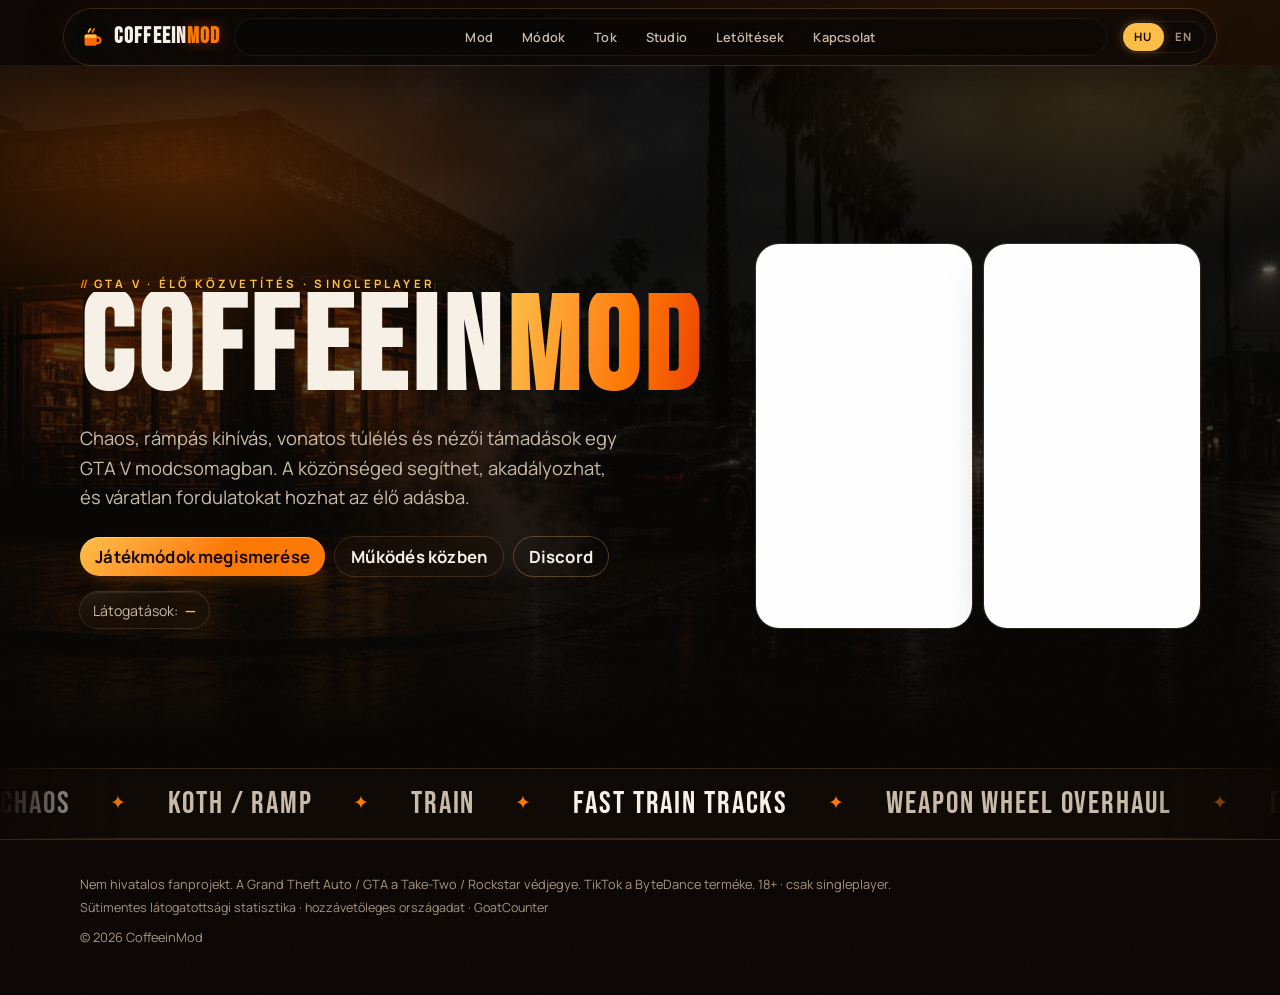
==== commit 7b252649: "v2 design: cursor spotlight cards, beam border on download gate, hero text reveal, mod-tag marquee, " ====
--- a/index.html
+++ b/index.html
@@ -23,7 +23,7 @@
   <link rel="preconnect" href="https://fonts.googleapis.com" />
   <link rel="preconnect" href="https://fonts.gstatic.com" crossorigin />
   <link href="https://fonts.googleapis.com/css2?family=Bebas+Neue&family=Manrope:wght@400..800&display=swap" rel="stylesheet" />
-  <link rel="stylesheet" href="style.css?v=redesign2026" />
+  <link rel="stylesheet" href="style.css?v=v2-2026" />
 </head>
 <body>
   <div class="grain"></div>
@@ -62,7 +62,7 @@
       <div class="wrap hero-grid">
         <div class="hero-copy">
           <p class="kicker" data-i="hero.kicker"></p>
-          <h1 class="display">COFFEEIN<span class="neon">MOD</span></h1>
+          <h1 class="display hero-title"><span class="reveal">COFFEEIN</span><span class="neon reveal">MOD</span></h1>
           <p class="lead" data-i="hero.lead"></p>
           <div class="row">
             <a class="btn btn-primary" href="#mod" data-i="hero.cta"></a>
@@ -97,6 +97,8 @@
       </div>
     </section>
 
+    <div class="marquee" aria-hidden="true"><ul class="marquee-track"><li>Chaos</li><li>KOTH / Ramp</li><li>Train</li><li>Fast Train Tracks</li><li>Weapon Wheel Overhaul</li><li>Dismemberment</li><li>GTA V Legacy</li><li>GTA V Enhanced</li><li>TikTok Live</li><li>Coffeein Studio</li><li>Chaos</li><li>KOTH / Ramp</li><li>Train</li><li>Fast Train Tracks</li><li>Weapon Wheel Overhaul</li><li>Dismemberment</li><li>GTA V Legacy</li><li>GTA V Enhanced</li><li>TikTok Live</li><li>Coffeein Studio</li></ul></div>
+
     <section id="mod">
       <div class="wrap">
         <p class="kicker" data-i="mod.kicker"></p>
--- a/style.css
+++ b/style.css
@@ -701,3 +701,95 @@
 }
 .grain { opacity: .045; }
 footer { border-top: 1px solid var(--line); }
+
+/* =====================================================================
+   v2 — standout ideas (see commit message for sources)
+   ===================================================================== */
+@property --angle { syntax: "<angle>"; inherits: false; initial-value: 0deg; }
+
+/* 1) Spotlight cards: radial glow + lit border that follow the cursor */
+.glass:not(.nav), .shot { --mx: 50%; --my: -20%; }
+.glass:not(.nav)::after, .shot::after {
+  content: ""; position: absolute; inset: 0; border-radius: inherit; pointer-events: none;
+  opacity: 0; transition: opacity .3s var(--ease);
+  background: radial-gradient(22rem circle at var(--mx) var(--my), oklch(0.72 0.19 50 / 0.13), transparent 60%);
+  /* border ring lit only near the cursor */
+  box-shadow: none;
+}
+.glass:not(.nav)::before, .shot::before {
+  content: ""; position: absolute; inset: 0; border-radius: inherit; pointer-events: none; padding: 1px;
+  background: radial-gradient(14rem circle at var(--mx) var(--my), oklch(0.84 0.15 80 / 0.9), transparent 70%);
+  -webkit-mask: linear-gradient(#000 0 0) content-box, linear-gradient(#000 0 0);
+  -webkit-mask-composite: xor; mask-composite: exclude;
+  opacity: 0; transition: opacity .3s var(--ease); z-index: 2;
+}
+.shot { position: relative; }
+.glass:not(.nav):hover::after, .glass:not(.nav):hover::before, .shot:hover::before { opacity: 1; }
+
+/* 2) Rotating conic "beam" border on the download gate (only when still locked) */
+.dl-gate { isolation: isolate; }
+.dl-gate:not(:has(#gate-yt.done):has(#gate-dc.done))::before {
+  opacity: 1; padding: 1.5px;
+  background: conic-gradient(from var(--angle), transparent 0 70%, var(--accent) 80%, var(--primary) 88%, transparent 96%);
+  animation: beam 4s linear infinite;
+}
+@keyframes beam { to { --angle: 360deg; } }
+
+/* 3) Hero text reveal (mask wipe + blur-in) */
+.hero-title .reveal { display: inline-block; animation: wipe 1s var(--ease) both; }
+.hero-title .reveal + .reveal { animation-delay: .18s; }
+@keyframes wipe {
+  from { clip-path: inset(0 100% 0 0); filter: blur(8px); transform: translateY(.06em); }
+  to   { clip-path: inset(0 0 0 0); filter: blur(0); transform: none; }
+}
+.hero-title .neon.reveal { animation: wipe 1s var(--ease) .18s both; }
+
+/* 4) Infinite marquee of mod tags (CSS only, pauses on hover, edge-faded) */
+.marquee {
+  overflow: hidden; padding-block: 1rem;
+  border-block: 1px solid var(--line);
+  background: oklch(0.15 0.015 60 / .6);
+  -webkit-mask: linear-gradient(90deg, transparent, #000 10%, #000 90%, transparent);
+          mask: linear-gradient(90deg, transparent, #000 10%, #000 90%, transparent);
+}
+.marquee-track { display: flex; width: max-content; gap: 2.5rem; list-style: none; padding: 0; animation: marquee 38s linear infinite; }
+.marquee:hover .marquee-track { animation-play-state: paused; }
+.marquee li {
+  font-family: "Bebas Neue", Impact, sans-serif; font-size: clamp(1.3rem, 1rem + 1.2vw, 2rem);
+  letter-spacing: .06em; color: var(--muted); white-space: nowrap; display: flex; align-items: center; gap: 2.5rem;
+}
+.marquee li::after { content: "✦"; color: var(--primary); font-size: .6em; }
+.marquee li:nth-child(3n+1) { color: var(--fg); }
+@keyframes marquee { to { transform: translateX(-50%); } }
+
+/* 5) Animated film grain (stepped, cheap: transform only) */
+.grain { inset: -50%; opacity: .05; animation: grain 1s steps(6) infinite; }
+@keyframes grain {
+  0% { transform: translate(0,0); } 20% { transform: translate(-4%,3%); } 40% { transform: translate(3%,-5%); }
+  60% { transform: translate(-6%,-2%); } 80% { transform: translate(5%,4%); } 100% { transform: translate(0,0); }
+}
+
+/* Less "AI template": kicker becomes a GTA-style slash label instead of a capsule */
+.kicker { background: none; box-shadow: none; padding: 0; border-radius: 0; }
+.kicker::before { width: auto; height: auto; border-radius: 0; background: none; box-shadow: none; content: "//"; color: var(--primary); letter-spacing: 0; }
+
+/* 6) Mobile sub-tab bar: full-width, scroll-snap, edge fade + arrow hint */
+@media (max-width: 640px) {
+  .subtabs {
+    width: auto; max-width: none; margin-inline: 1rem; border-radius: 1rem;
+    scroll-snap-type: x mandatory; scroll-padding-inline: .35rem;
+    --fl: 0px; --fr: 0px;
+    -webkit-mask: linear-gradient(90deg, transparent, #000 var(--fl), #000 calc(100% - var(--fr)), transparent);
+            mask: linear-gradient(90deg, transparent, #000 var(--fl), #000 calc(100% - var(--fr)), transparent);
+  }
+  .subtabs.more-r { --fr: 2.5rem; }
+  .subtabs.more-l { --fl: 2.5rem; }
+  .subtabs a { scroll-snap-align: start; font-size: .85rem; padding: .55rem .85rem; }
+}
+
+@media (prefers-reduced-motion: reduce) {
+  .marquee-track { flex-wrap: wrap; width: auto; justify-content: center; row-gap: .5rem; }
+  .marquee-track li:nth-child(n+11) { display: none; }
+  .marquee { -webkit-mask: none; mask: none; }
+  .grain { inset: 0; }
+}
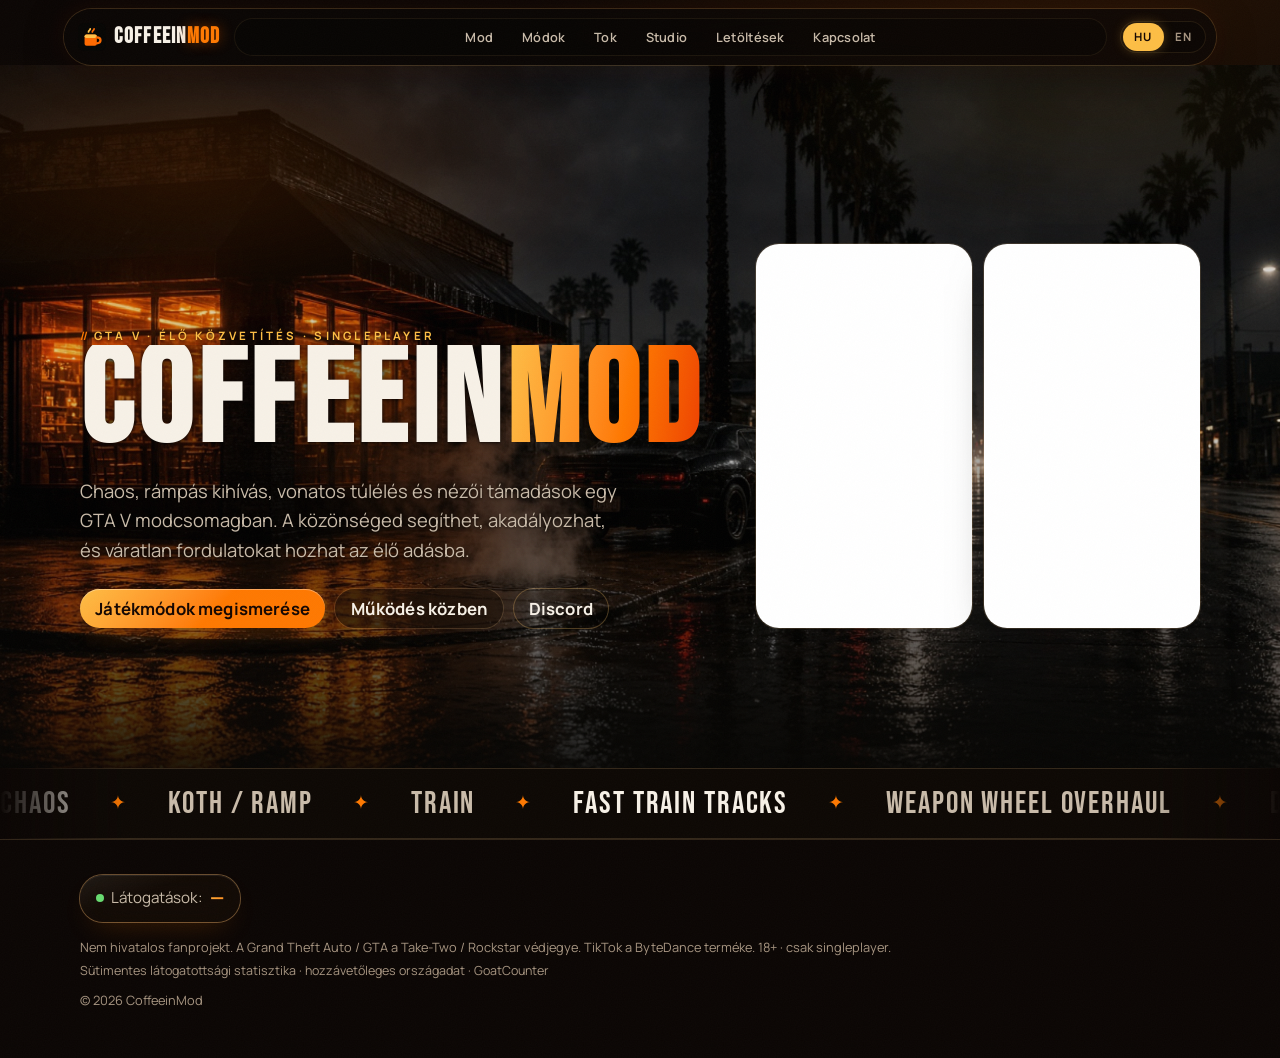
==== commit 917e28b9: "Visitor counter moved to footer (visible on every tab); hero photo overlay lightened, text scrim for" ====
--- a/index.html
+++ b/index.html
@@ -23,7 +23,7 @@
   <link rel="preconnect" href="https://fonts.googleapis.com" />
   <link rel="preconnect" href="https://fonts.gstatic.com" crossorigin />
   <link href="https://fonts.googleapis.com/css2?family=Bebas+Neue&family=Manrope:wght@400..800&display=swap" rel="stylesheet" />
-  <link rel="stylesheet" href="style.css?v=v2-2026" />
+  <link rel="stylesheet" href="style.css?v=v2-counter" />
 </head>
 <body>
   <div class="grain"></div>
@@ -57,7 +57,7 @@
 
   <main id="top">
     <section class="hero">
-      <div class="hero-bg" id="hero-bg" style="background-image:linear-gradient(180deg,rgb(7 6 4/.45),#070604 92%),url('images/hero.jpg');"></div>
+      <div class="hero-bg" id="hero-bg" style="background-image:linear-gradient(180deg,rgb(7 6 4/.18) 0%,rgb(7 6 4/.12) 45%,rgb(7 6 4/.35) 70%,#070604 100%),url('images/hero.jpg');"></div>
       <div class="hero-glow" aria-hidden="true"></div>
       <div class="wrap hero-grid">
         <div class="hero-copy">
@@ -69,10 +69,6 @@
             <a class="btn btn-glass" href="https://www.youtube.com/shorts/r468g9Y6TCg" target="_blank" rel="noreferrer" data-i="hero.watch"></a>
             <a class="btn btn-outline" href="https://discord.gg/3GxbZMJgB" target="_blank" rel="noreferrer" data-i="hero.discord"></a>
           </div>
-          <p class="visitor-stat glass">
-            <span data-i="footer.visitors"></span>
-            <strong id="visitor-count" aria-live="polite">—</strong>
-          </p>
         </div>
         <div class="hero-videos">
           <div class="hero-video glass">
@@ -331,6 +327,11 @@
 
   <footer>
     <div class="wrap">
+      <p class="visitor-stat glass">
+        <span class="visitor-dot" aria-hidden="true"></span>
+        <span data-i="footer.visitors"></span>
+        <strong id="visitor-count" aria-live="polite">—</strong>
+      </p>
       <p data-i="footer.unofficial"></p>
       <p class="analytics-note" data-i="footer.analytics"></p>
       <p style="margin-top:0.6rem">© <span id="y"></span> CoffeeinMod</p>
--- a/style.css
+++ b/style.css
@@ -793,3 +793,27 @@
   .marquee { -webkit-mask: none; mask: none; }
   .grain { inset: 0; }
 }
+
+/* Visitor counter lives in the footer (visible on every tab) */
+footer .visitor-stat {
+  display: inline-flex; margin: 0 0 1rem; padding: .6rem 1rem;
+  font-size: .95rem; color: var(--muted);
+  box-shadow: inset 0 1px 0 oklch(1 0 0 / .07), 0 0 0 1px var(--line-strong), 0 12px 30px -14px var(--glow);
+}
+footer .visitor-stat strong {
+  font-size: 1.15rem; font-weight: 800;
+  background: linear-gradient(135deg, var(--accent), var(--primary));
+  -webkit-background-clip: text; background-clip: text; color: transparent;
+}
+.visitor-dot { width: .5rem; height: .5rem; border-radius: 50%; background: oklch(0.8 0.18 145); box-shadow: 0 0 0 0 oklch(0.8 0.18 145 / .6); animation: livePulse 2s ease-out infinite; }
+@keyframes livePulse { to { box-shadow: 0 0 0 .5rem oklch(0.8 0.18 145 / 0); } }
+@media (prefers-reduced-motion: reduce) { .visitor-dot { animation: none; } }
+
+/* Hero picture visibility: lighter glow/grain over the photo, soft scrim behind copy */
+.hero-glow { opacity: .55; animation: none; }
+.hero h1, .hero .lead, .hero .kicker { text-shadow: 0 2px 18px rgb(0 0 0 / .65), 0 1px 3px rgb(0 0 0 / .6); }
+.hero-copy { position: relative; }
+.hero-copy::before {
+  content: ""; position: absolute; inset: -2rem -2.5rem; z-index: -1; pointer-events: none;
+  background: radial-gradient(closest-side, rgb(7 6 4 / .55), transparent);
+}
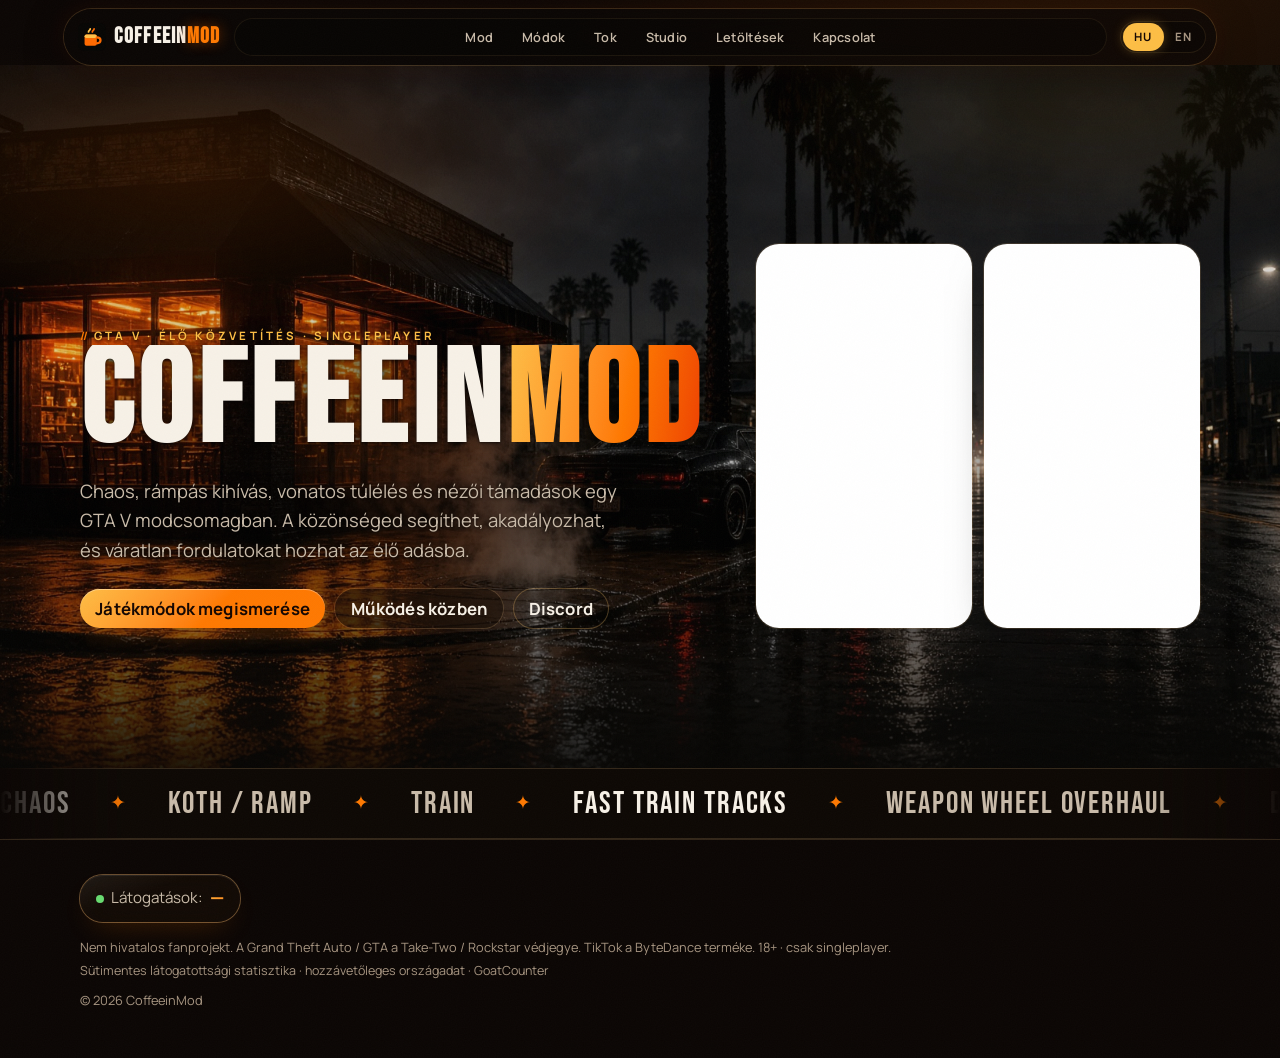
==== commit 90abf1e2: "Casino overlay képek körbevágva" ====
--- a/index.html
+++ b/index.html
@@ -23,7 +23,7 @@
   <link rel="preconnect" href="https://fonts.googleapis.com" />
   <link rel="preconnect" href="https://fonts.gstatic.com" crossorigin />
   <link href="https://fonts.googleapis.com/css2?family=Bebas+Neue&family=Manrope:wght@400..800&display=swap" rel="stylesheet" />
-  <link rel="stylesheet" href="style.css?v=v2-counter" />
+  <link rel="stylesheet" href="style.css?v=car2" />
 </head>
 <body>
   <div class="grain"></div>
@@ -345,7 +345,7 @@
   </script>
   <script data-goatcounter="https://coffeein.goatcounter.com/count"
           async src="https://gc.zgo.at/count.js"></script>
-  <script src="app.js?v=enh3"></script>
+  <script src="app.js?v=car2"></script>
   <script src="gate.js?v=2"></script>
 </body>
 </html>
--- a/style.css
+++ b/style.css
@@ -817,3 +817,26 @@
   content: ""; position: absolute; inset: -2rem -2.5rem; z-index: -1; pointer-events: none;
   background: radial-gradient(closest-side, rgb(7 6 4 / .55), transparent);
 }
+
+/* Lapozható galéria + nagyító */
+.gallery.carousel { display: block; position: relative; }
+.car-track { display: flex; overflow-x: auto; scroll-snap-type: x mandatory; scrollbar-width: none; gap: 0; border-radius: 1.1rem; }
+.car-track::-webkit-scrollbar { display: none; }
+.car-slide { flex: 0 0 100%; scroll-snap-align: center; }
+.gallery .car-slide img, .gallery .shot.car-slide img { height: 15rem; max-height: none; width: 100%; object-fit: contain; background: #0b0907; cursor: zoom-in; }
+.car-slide:hover img { transform: none !important; }
+.car-btn { position: absolute; top: 7.5rem; transform: translateY(-50%); width: 2.4rem; height: 2.4rem; border-radius: 999px; border: 0; background: rgb(0 0 0 / .6); color: #fff; font-size: 1.6rem; line-height: 1; cursor: pointer; z-index: 2; }
+.car-prev { left: .4rem; } .car-next { right: .4rem; }
+.car-dots { display: flex; justify-content: center; gap: .35rem; margin-top: .5rem; flex-wrap: wrap; }
+.car-dots span { width: .5rem; height: .5rem; border-radius: 999px; background: var(--line); cursor: pointer; }
+.car-dots span.on { background: var(--primary); }
+#lightbox { position: fixed; inset: 0; z-index: 9999; background: rgb(0 0 0 / .92); display: none; align-items: center; justify-content: center; overflow: auto; }
+#lightbox.open { display: flex; }
+#lightbox img { max-width: 94vw; max-height: 86vh; object-fit: contain; cursor: zoom-in; }
+#lightbox.zoom { align-items: flex-start; justify-content: flex-start; }
+#lightbox.zoom img { max-width: none; max-height: none; width: 200vw; cursor: zoom-out; }
+#lightbox button { position: fixed; border: 0; background: rgb(255 255 255 / .12); color: #fff; border-radius: 999px; width: 2.8rem; height: 2.8rem; font-size: 1.8rem; cursor: pointer; z-index: 2; }
+.lb-close { top: 1rem; right: 1rem; } .lb-prev { left: 1rem; top: 50%; } .lb-next { right: 1rem; top: 50%; }
+#lightbox.zoom .lb-prev, #lightbox.zoom .lb-next { display: none; }
+.lb-cap { position: fixed; bottom: .6rem; left: 0; right: 0; text-align: center; color: #ddd; font-size: .85rem; margin: 0; }
+@media (max-width: 520px) { .gallery .car-slide img { height: 12rem; } .car-btn { top: 6rem; } }
